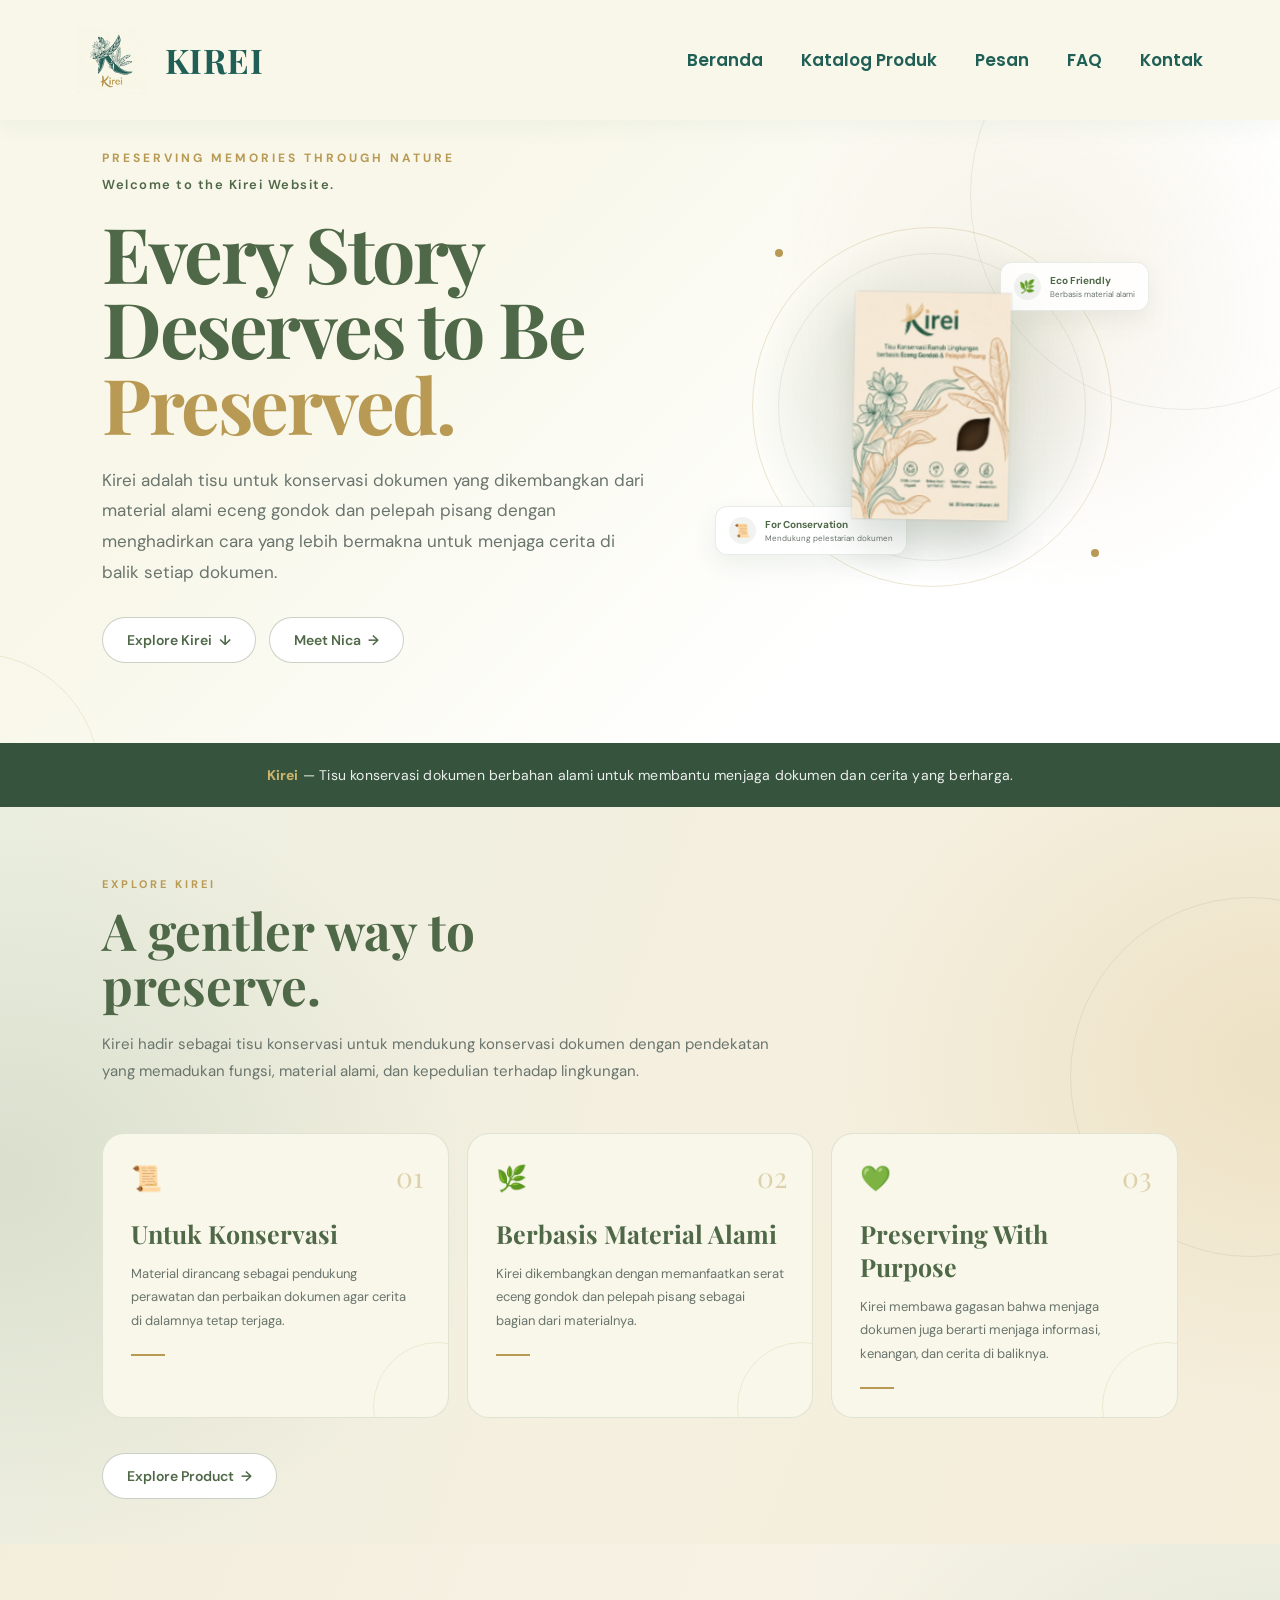
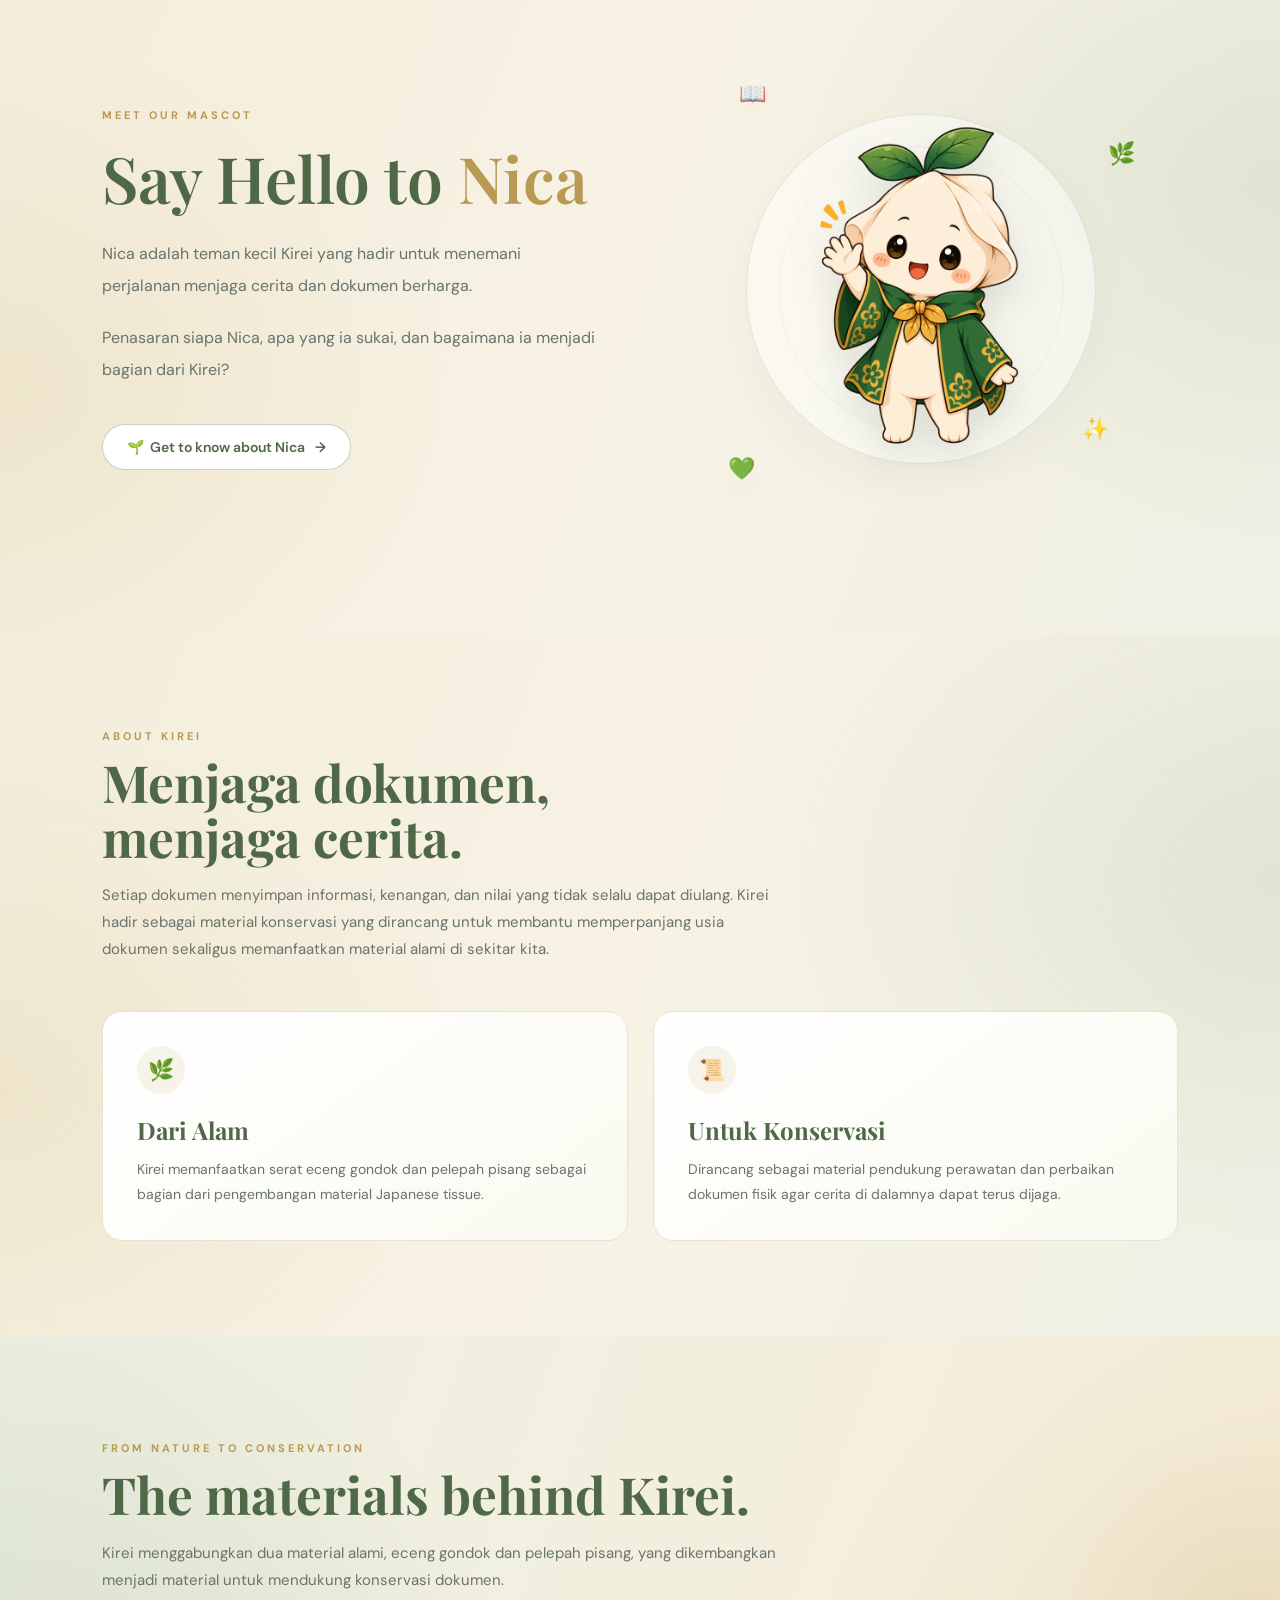
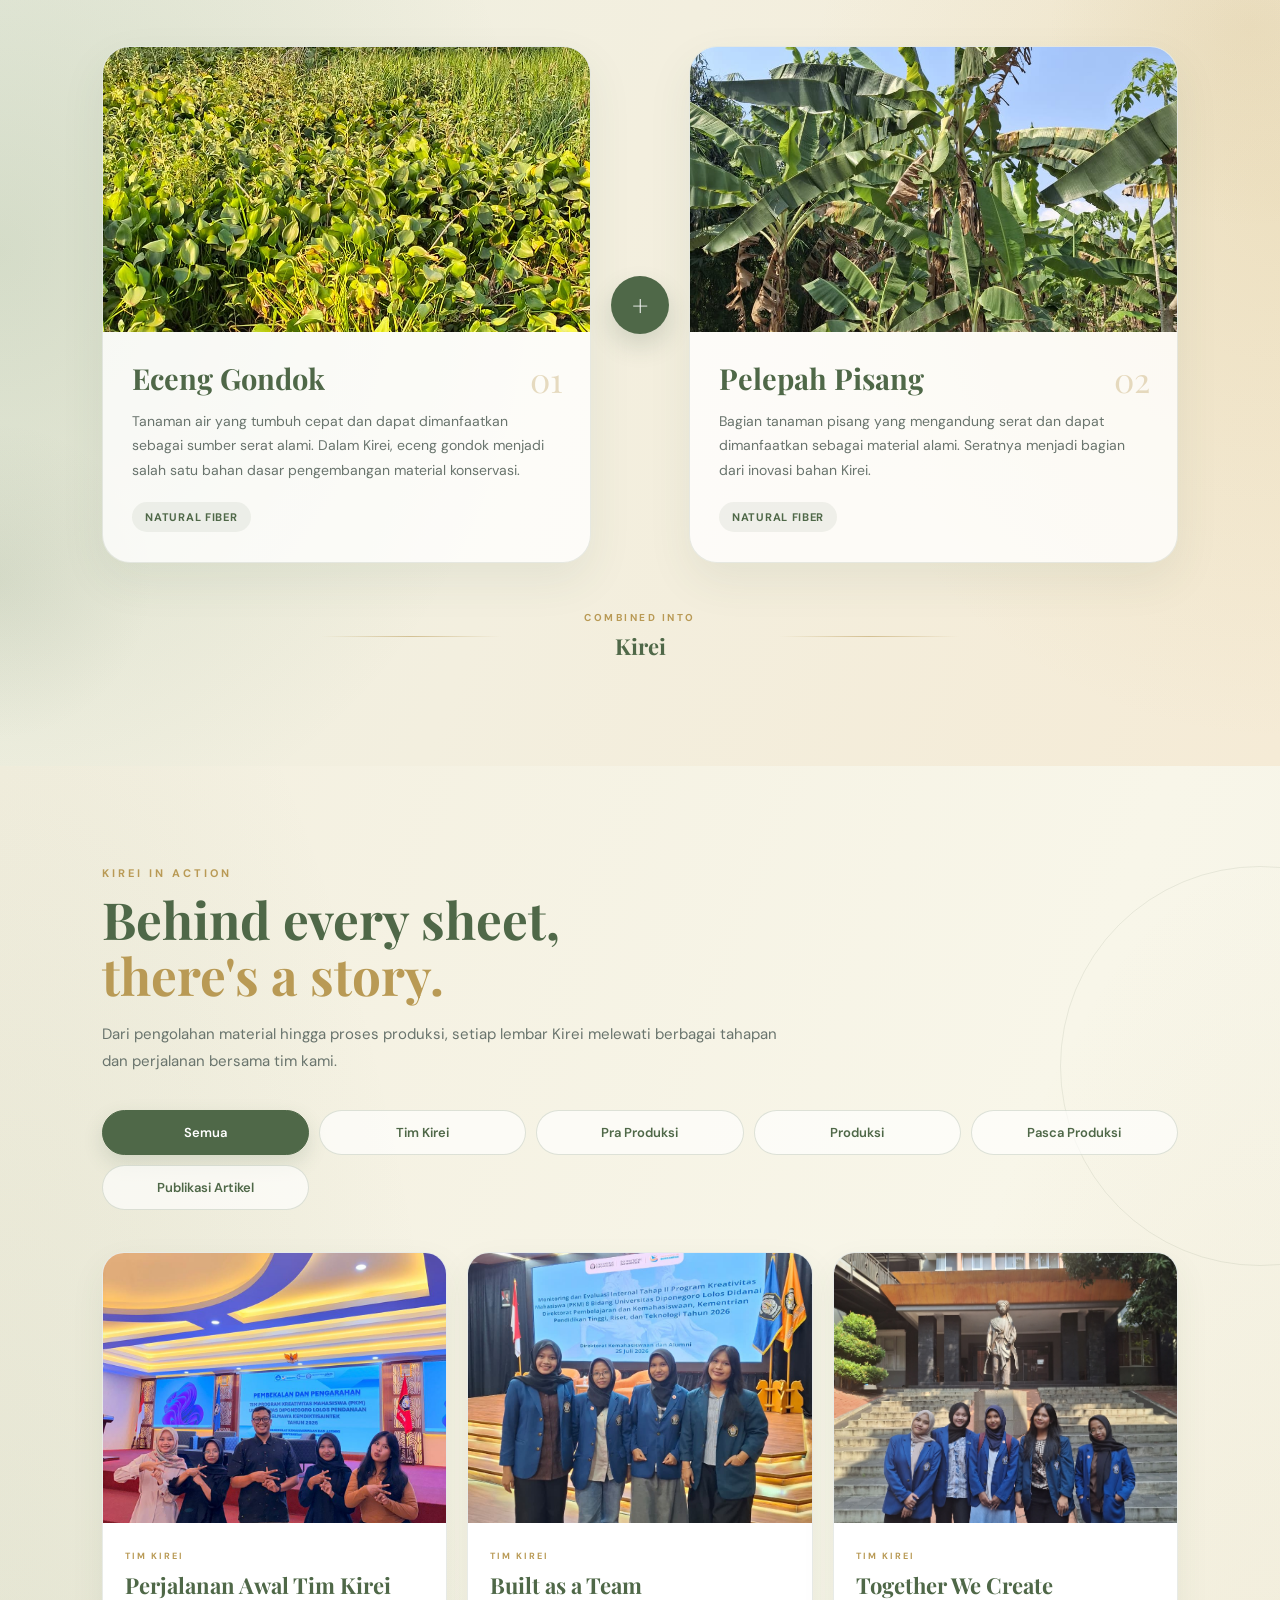
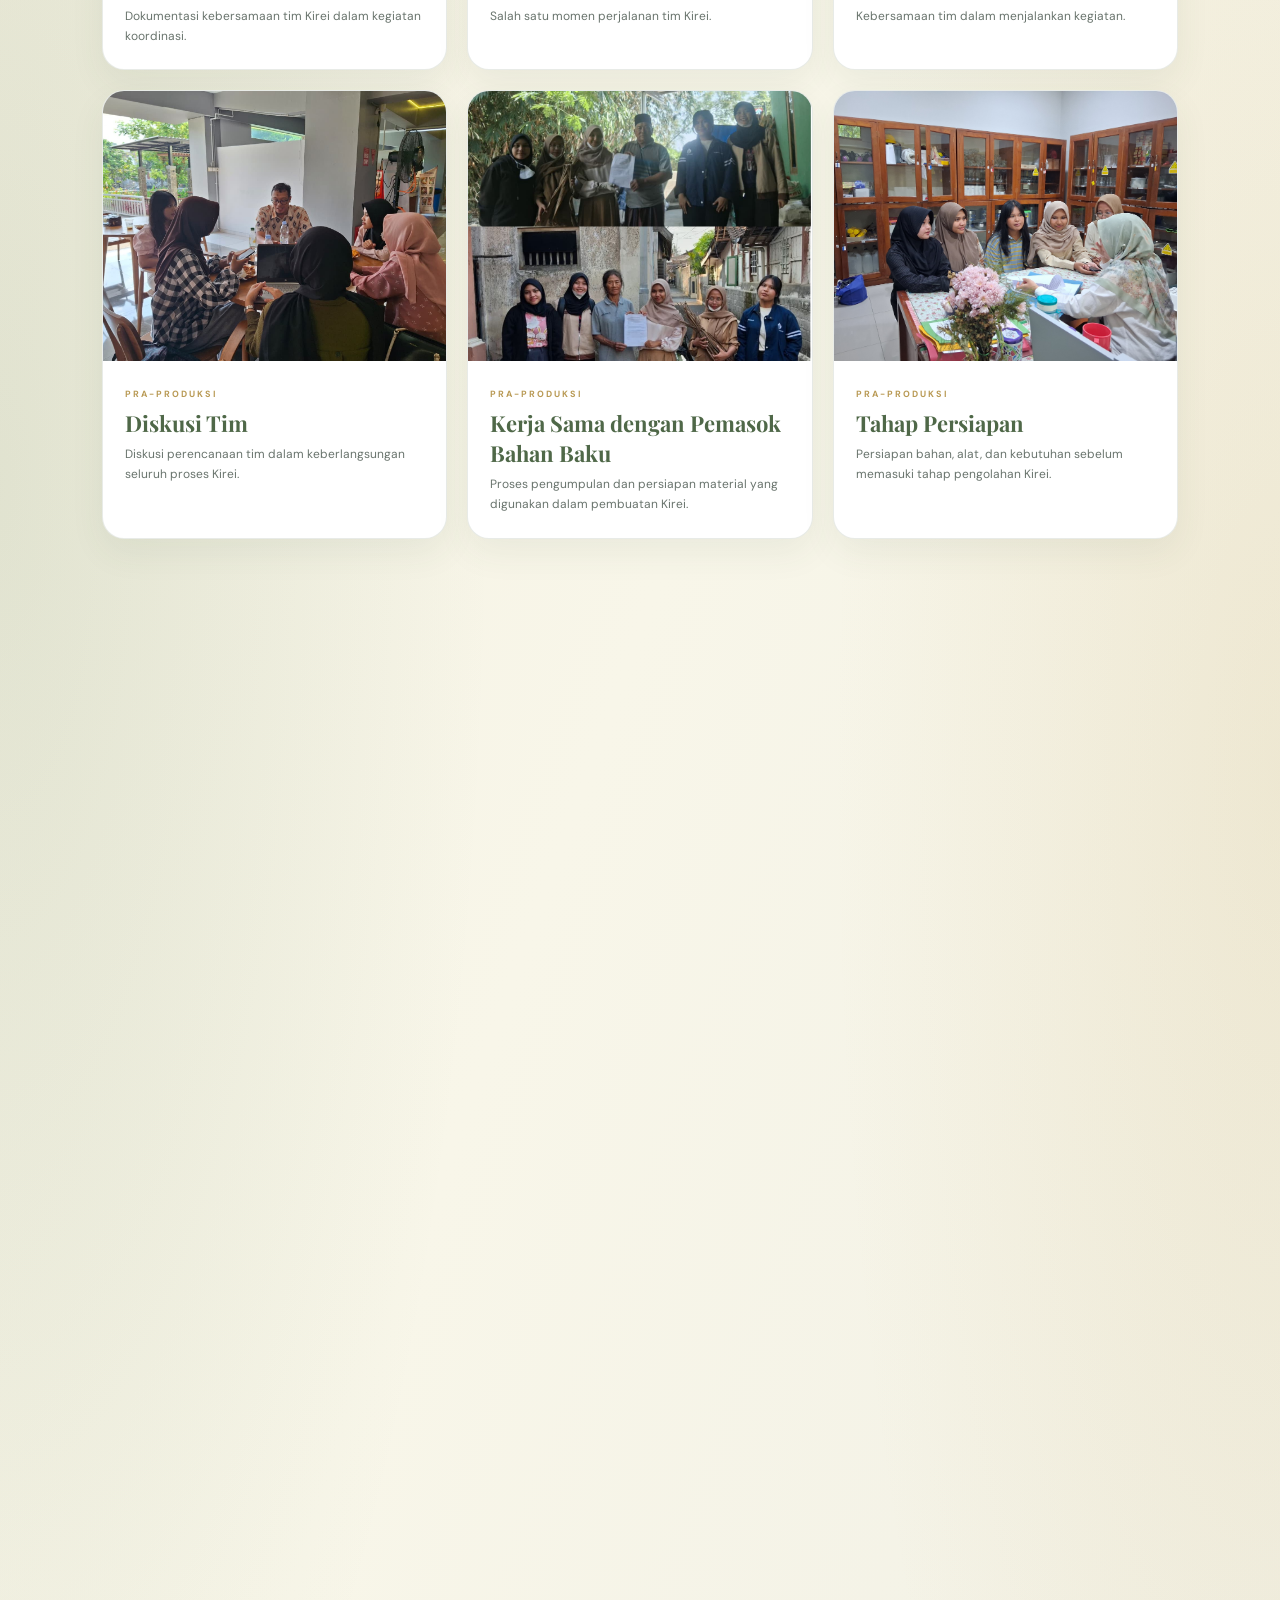
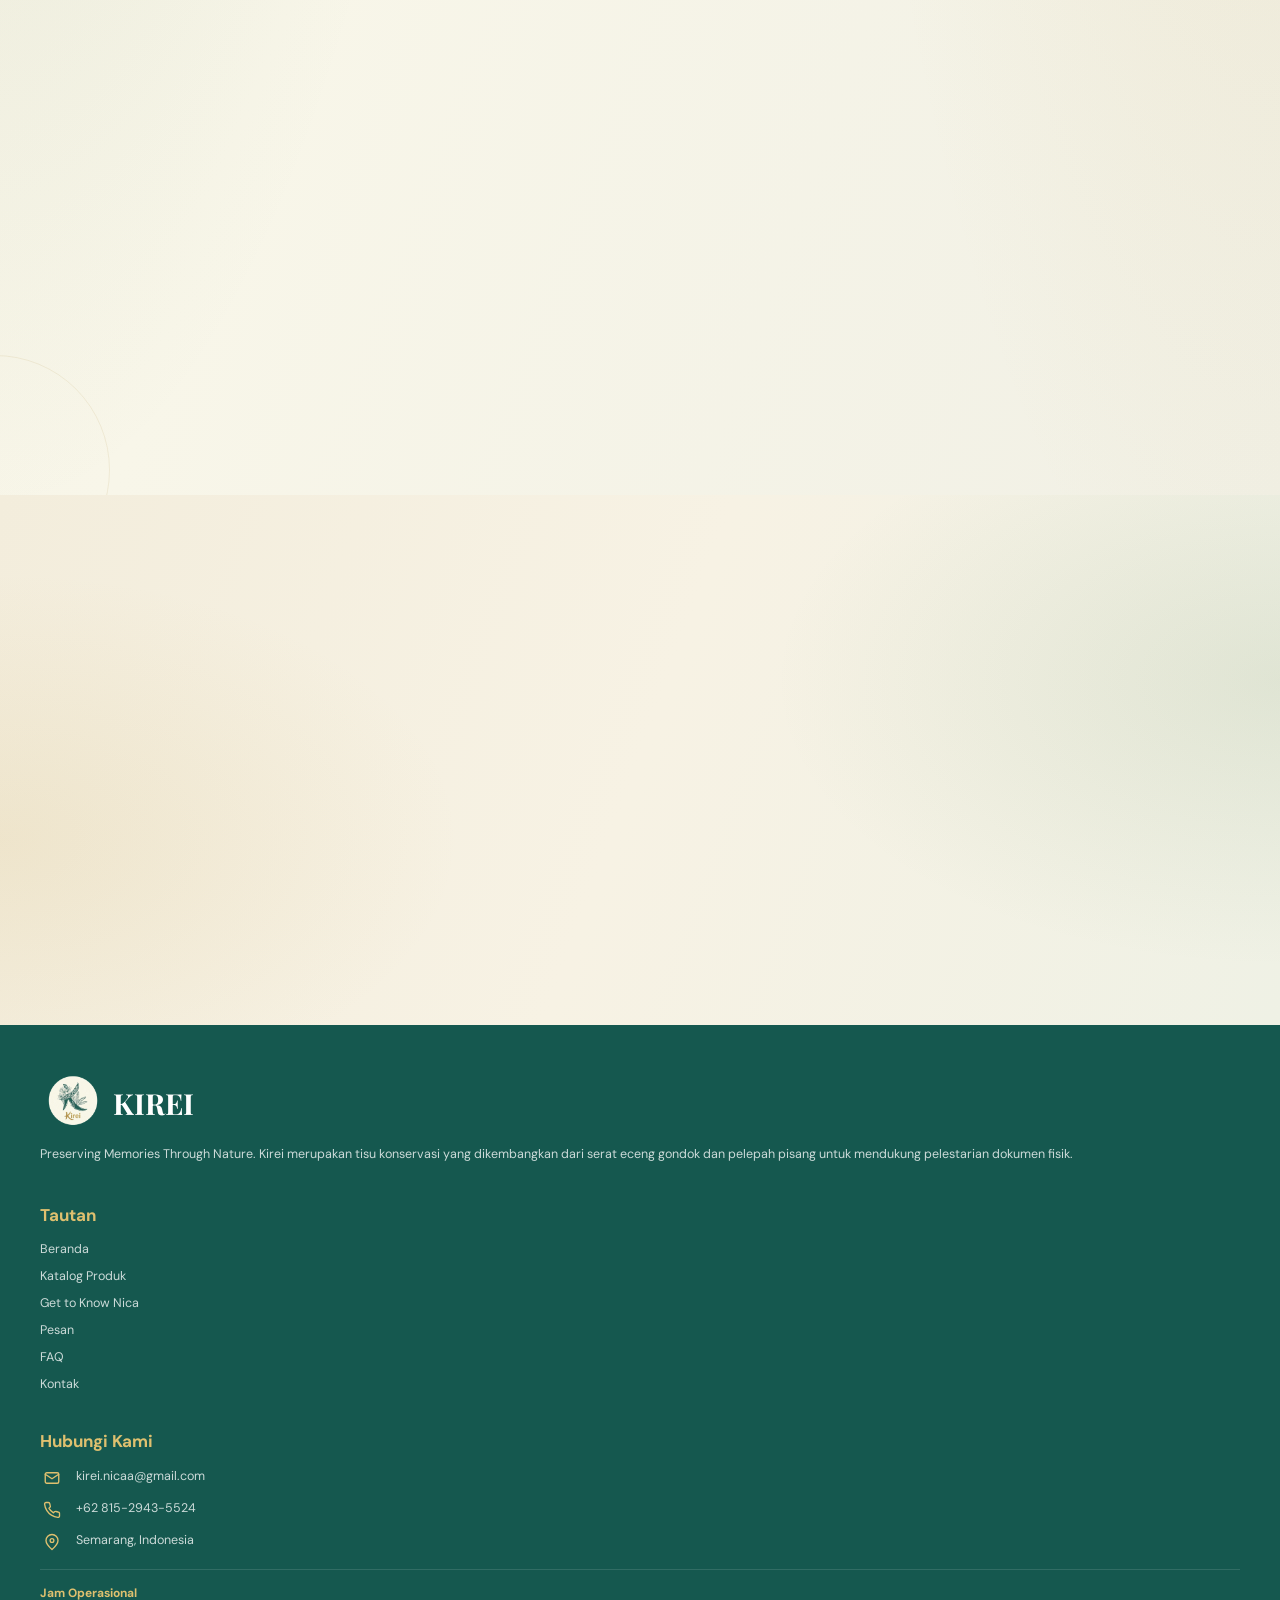
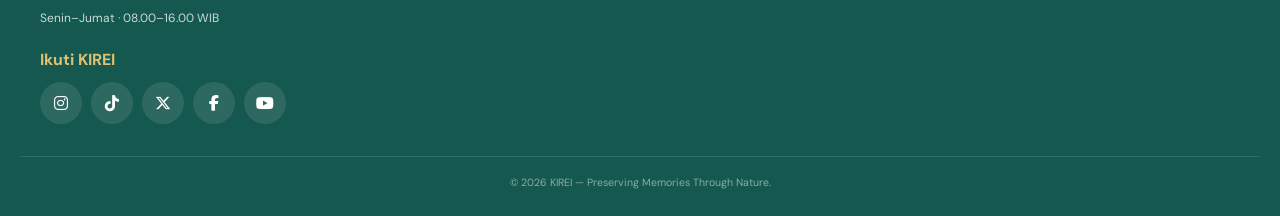
==== index.html @ 5c3bc73a "Update index.html" ====
<!DOCTYPE html>
<html lang="id">
<head>
	<link
    rel="stylesheet"
    href="https://cdnjs.cloudflare.com/ajax/libs/font-awesome/6.5.2/css/all.min.css"
>
    <meta charset="UTF-8">
    <meta name="viewport" content="width=device-width, initial-scale=1.0">

    <title>KIREI | Preserving Memories Through Nature</title>

    <link rel="preconnect" href="https://fonts.googleapis.com">
    <link rel="preconnect" href="https://fonts.gstatic.com" crossorigin>
 <link href="https://fonts.googleapis.com/css2?family=DM+Sans:wght@400;500;600;700&family=Playfair+Display:wght@600;700&family=Poppins:wght@400;500;600;700&display=swap" rel="stylesheet">
    <style>
        :root {
            --cream: #f8f7e9;
            --green: #4f6848;
            --green-dark: #36543d;
            --gold: #b99a55;
            --text: #34463b;
            --muted: #69746d;
            --border: #e5e3d6;
        }

        * {
            margin: 0;
            padding: 0;
            box-sizing: border-box;
        }

        html {
            scroll-behavior: smooth;
        }

        body {
            font-family: "DM Sans", sans-serif;
            color: var(--text);
            background: #fff;
            overflow-x: hidden;
        }

        a {
            color: inherit;
            text-decoration: none;
        }

        /* =====================================================
           NAVBAR
        ====================================================== */

        header {

            width: 100%;

            height: 120px;

            background: rgba(248, 247, 234, 0.97);

            display: flex;

            justify-content: space-between;

            align-items: center;

            padding: 0 6%;

            position: fixed;

            top: 0;

            left: 0;

            z-index: 1000;

            box-shadow:
                0 5px 25px rgba(32, 95, 85, 0.05);

            backdrop-filter: blur(8px);

        }


        /* =====================================================
           LOGO
        ====================================================== */

        .logo-area {

            display: flex;

            align-items: center;

            gap: 18px;

        }


        .logo {

            width: 70px;

            height: 70px;

            display: flex;

            align-items: center;

            justify-content: center;

        }


        .logo img {

            width: 100%;

            height: 100%;

            object-fit: contain;

        }


        .logo-text h2 {

            font-family: 'Playfair Display', serif;

            color: #205F55;

            font-size: 34px;

            font-weight: 700;

            letter-spacing: 0.5px;

        }


         /* =====================================================
           NAVIGASI
        ====================================================== */

    nav ul {
			list-style: none;
			display: flex;
			align-items: center;
			gap: 38px;
		}
		
        nav ul li {
            position: relative;
        }

        nav ul li a {
            text-decoration: none;
			font-family: 'Poppins', sans-serif;
            color: #205F55;

            font-size: 17px;
            font-weight: 600;

            position: relative;

            padding: 10px 0;
			transition: 0.3s ease;
        }

        nav ul li a:hover {
		font-family: 'Poppins', sans-serif;
            color: var(--gold);
        }

        nav ul li a::after {
            content: "";
		font-family: 'Poppins', sans-serif;
            position: absolute;

            left: 50%;
            bottom: 0;

            width: 0;
            height: 2px;

            background: var(--gold);

            transform: translateX(-50%);

            transition: 0.3s ease;
        }

        nav ul li a:hover::after,
        nav ul li a.active::after {
            width: 100%;
        }

        nav ul li a.active {
            color: var(--gold);
        }

        /* =========================
           HERO
        ========================= */

       .hero {
    min-height: 610px;
    margin-top: 80px;
    padding: 70px 8% 80px;

    display: grid;
    grid-template-columns: 1.05fr .95fr;
    align-items: center;
    gap: 40px;

    position: relative;
    overflow: hidden;

    background:
        radial-gradient(circle at 82% 35%, rgba(185,154,85,.12), transparent 25%),
        linear-gradient(135deg, var(--cream) 30%, #fff 72%);
}

       .hero::before {
            content: "";

            position: absolute;

            width: 430px;
            height: 430px;

            border: 1px solid rgba(79,104,72,0.10);

            border-radius: 50%;

            right: -120px;
            top: -100px;
        }

        .hero::after {
            content: "";
            position: absolute;

            width: 250px;
            height: 250px;

            left: -150px;
            bottom: -160px;

            border: 1px solid rgba(185,154,85,.18);
            border-radius: 50%;
        }

        .hero-copy {
            position: relative;
            z-index: 2;
        }

        .eyebrow {
            color: var(--gold);
            font-size: 12px;
            font-weight: 700;
            letter-spacing: 3px;
            text-transform: uppercase;
            margin-bottom: 22px;
        }

        .hero h1 {
            max-width: 650px;

            font-family: "Playfair Display", serif;
            font-size: clamp(52px, 6vw, 78px);
            line-height: .98;
            letter-spacing: -2.5px;

            color: var(--green);
            margin-bottom: 24px;
        }

        .hero h1 span {
            color: var(--gold);
        }

        .hero-description {
            max-width: 560px;

            color: var(--muted);
            font-size: 17px;
            line-height: 1.8;

            margin-bottom: 30px;
        }

        .hero-buttons {
            display: flex;
            align-items: center;
            gap: 13px;
            flex-wrap: wrap;
        }

        .hero-btn {
            display: inline-flex;
            align-items: center;
            justify-content: center;
            gap: 7px;

            padding: 13px 24px;

            border-radius: 28px;

            font-size: 14px;
            font-weight: 600;

            background: white;
            color: var(--green);
            border: 1px solid rgba(79,104,72,.30);

            transition:
                background .25s ease,
                color .25s ease,
                border-color .25s ease,
                transform .25s ease,
                box-shadow .25s ease;
        }

        .hero-btn:hover {
            transform: translateY(-3px);
            box-shadow: 0 10px 22px rgba(54,84,61,.13);
            border-color: var(--green);
        }

        .hero-btn:active {
            background: var(--green);
            color: white;
            border-color: var(--green);
            transform: translateY(0);
        }

        .hero-visual {
            min-height: 450px;

            display: flex;
            align-items: center;
            justify-content: center;

            position: relative;
            perspective: 1000px;
            z-index: 2;
        }

        .nica-stage {
            width: 390px;
            height: 430px;

            position: relative;

            display: flex;
            align-items: center;
            justify-content: center;

            transition: transform .15s ease-out;
            transform-style: preserve-3d;
        }

        .nica-glow {
            position: absolute;

            width: 350px;
            height: 350px;

            border-radius: 50%;

            background:
                radial-gradient(
                    circle,
                    rgba(185,154,85,.18) 0%,
                    rgba(79,104,72,.09) 45%,
                    transparent 72%
                );

            animation: breathe 4s ease-in-out infinite;
        }

        .nica-ring {
            position: absolute;

            width: 355px;
            height: 355px;

            border: 1px solid rgba(185,154,85,.28);
            border-radius: 50%;

            animation: spin 20s linear infinite;
        }

        .nica-ring::before {
            content: "";
            position: absolute;
            inset: 25px;

            border: 1px solid rgba(79,104,72,.12);
            border-radius: 50%;
        }

        .nica-card {
            width: 270px;
            height: 330px;

            position: relative;
            z-index: 3;

            display: flex;
            align-items: center;
            justify-content: center;

            border-radius: 140px 140px 20px 20px;

            background: rgba(255,255,255,.58);
            border: 1px solid rgba(79,104,72,.12);

            box-shadow:
                18px 28px 40px rgba(54,84,61,.14),
                inset 0 0 30px rgba(255,255,255,.5);

            backdrop-filter: blur(4px);

            transform: translateZ(35px) rotate(2deg);

            transition:
                transform .35s ease,
                box-shadow .35s ease;
        }

        .nica-card:hover {
            transform: translateZ(60px) rotate(0deg) scale(1.025);
            box-shadow:
                25px 35px 48px rgba(54,84,61,.19),
                inset 0 0 30px rgba(255,255,255,.5);
        }

        .nica-image {
            width: 80%;
            height: 80%;
            object-fit: contain;

            position: relative;
            z-index: 4;

            filter: drop-shadow(0 15px 12px rgba(54,84,61,.14));
        }

        .nica-fallback {
            position: absolute;
            inset: 0;

            display: flex;
            align-items: center;
            justify-content: center;
            flex-direction: column;

            color: var(--green);

            z-index: 1;
        }

        .nica-fallback-name {
            font-family: "Playfair Display", serif;
            font-size: 48px;
            margin-bottom: 6px;
        }

        .nica-fallback-small {
            color: var(--gold);
            font-size: 10px;
            font-weight: 700;
            letter-spacing: 2px;
            text-transform: uppercase;
        }

        .floating {
            position: absolute;
            color: var(--green);
            opacity: .4;
            z-index: 5;
            pointer-events: none;
        }

        .floating.one {
            top: 48px;
            right: 45px;
            font-size: 42px;
            animation: floatOne 4s ease-in-out infinite;
        }

        .floating.two {
            bottom: 55px;
            left: 38px;
            font-size: 35px;
            animation: floatTwo 4.5s ease-in-out infinite;
        }

        .dot {
            position: absolute;
            width: 9px;
            height: 9px;
            background: var(--gold);
            border-radius: 50%;
            z-index: 6;
            animation: pulse 2.5s ease-in-out infinite;
        }

        .dot.one {
            top: 78px;
            left: 55px;
        }

        .dot.two {
            right: 40px;
            bottom: 88px;
            animation-delay: .8s;
        }

        /* =========================
           INTRO STRIP
        ========================= */

        .intro-strip {
            padding: 23px 8%;

            display: flex;
            justify-content: center;
            align-items: center;

            background: var(--green-dark);
            color: white;

            text-align: center;
        }

        .intro-strip p {
            font-size: 14px;
            letter-spacing: .2px;
            opacity: .9;
        }

        .intro-strip strong {
            color: #dfc06f;
        }

        /* =========================
           EXPLORE KIREI — INTERACTIVE
        ========================= */

        .explore-section {
            padding: 70px 8% 45px;
            background: #f8f7e9;
            position: relative;
            overflow: hidden;
        }

        .explore-section::before {
            content: "";
            position: absolute;
            width: 360px;
            height: 360px;
            border: 1px solid rgba(79,104,72,.10);
            border-radius: 50%;
            right: -150px;
            top: 90px;
        }

        .explore-heading {
            max-width: 760px;
            position: relative;
            z-index: 2;
        }

        .explore-grid {
            margin-top: 48px;
            display: grid;
            grid-template-columns: repeat(3, 1fr);
            gap: 18px;
            position: relative;
            z-index: 2;
        }

        .explore-card {
            padding: 28px;
            min-height: 260px;
            background: #f8f7e9;
            border: 1px solid rgba(79,104,72,.14);
            border-radius: 22px;
            transition: .35s ease;
            position: relative;
            overflow: hidden;
            cursor: default;
        }

        .explore-card::after {
            content: "";
            position: absolute;
            width: 130px;
            height: 130px;
            border: 1px solid rgba(185,154,85,.16);
            border-radius: 50%;
            right: -55px;
            bottom: -55px;
            transition: .4s ease;
        }

        .explore-card:hover {
            background: var(--cream);
            border-color: var(--green);
            transform: translateY(-8px);
            box-shadow: 0 18px 35px rgba(54,84,61,.14);
        }

        .explore-card:hover::after {
            transform: scale(1.25);
            border-color: rgba(255,255,255,.16);
        }

        .explore-icon {
            font-size: 25px;
            margin-bottom: 22px;
        }

        .explore-number {
            position: absolute;
            top: 24px;
            right: 25px;
            font-family: "Playfair Display", serif;
            font-size: 28px;
            color: rgba(185,154,85,.42);
        }

        .explore-card h3 {
            font-family: "Playfair Display", serif;
            font-size: 25px;
            color: var(--green);
            margin-bottom: 12px;
        }

        .explore-card p {
            color: var(--muted);
            font-size: 13px;
            line-height: 1.8;
            max-width: 430px;
        }

        .explore-card:hover h3,
        .explore-card:hover p {
           color: var(--muted);
        }

        .explore-line {
            width: 34px;
            height: 2px;
            background: var(--gold);
            margin-top: 22px;
            transition: .3s ease;
        }

        .explore-card:hover .explore-line {
            width: 65px;
        }

        .explore-cta {
            margin-top: 35px;
            position: relative;
            z-index: 2;
        }

        /* =========================
           ABOUT
        ========================= */

        .section {
            padding: 95px 8%;
			color: var(--cream);
        }
		.about-section {
		background:var (--cream);
		}

        .section-label {
            color: var(--gold);
            font-size: 11px;
            font-weight: 700;
            letter-spacing: 3px;
            text-transform: uppercase;
            margin-bottom: 12px;
        }

        .section-title {
            font-family: "Playfair Display", serif;
            color: var(--green);
            font-size: clamp(34px, 4vw, 52px);
            line-height: 1.08;
            margin-bottom: 17px;
        }
		
        .section-desc {
            max-width: 690px;
            color: var(--muted);
            line-height: 1.8;
            font-size: 15px;

        }

        .about-grid {
            margin-top: 48px;

            display: grid;
            grid-template-columns: 1fr 1fr;
            gap: 25px;
        }

        .about-card {
            padding: 34px;

            border: 1px solid var(--border);
            border-radius: 20px;

            background: linear-gradient(145deg, #fff, #faf9f0);

            transition:
                transform .3s ease,
                box-shadow .3s ease,
                border-color .3s ease;
        }

        .about-card:hover {
            transform: translateY(-7px);
            border-color: rgba(185,154,85,.45);
            box-shadow: 0 18px 35px rgba(54,84,61,.09);
        }

        .about-icon {
            width: 48px;
            height: 48px;

            display: flex;
            align-items: center;
            justify-content: center;

            border-radius: 50%;

            color: var(--gold);
            background: rgba(185,154,85,.11);

            font-size: 21px;

            margin-bottom: 20px;

            transition: transform .3s ease, background .3s ease;
        }

        .about-card:hover .about-icon {
            transform: rotate(-8deg) scale(1.08);
            background: rgba(185,154,85,.18);
        }

        .about-card h3 {
            color: var(--green);
            font-family: "Playfair Display", serif;
            font-size: 24px;
            margin-bottom: 11px;
        }

        .about-card p {
            color: var(--muted);
            line-height: 1.75;
            font-size: 14px;
        }


        /* =========================
           NICA SECTION — REDESIGNED
        ========================= */

       .nica-section {
    position: relative;
    min-height: 500px;
    padding: 30px 8% 70px;

    background:
        radial-gradient(circle at 15% 50%, rgba(185,154,85,.10), transparent 28%),
        var(--cream);

    overflow: hidden;
}

.nica-grid {
    max-width: 1200px;
    min-height: 380px;
    margin: 0 auto;

    display: grid;
    grid-template-columns: 1fr 1fr;
    align-items: center;
    gap: 50px;
}

        /* =========================
           NICA TEXT
        ========================= */

        .nica-copy {
            max-width: 540px;
            position: relative;
            z-index: 5;
        }

        .nica-copy .section-label {
            margin-bottom: 25px;
        }

        .nica-copy h2 {
            font-family: "Playfair Display", serif;
            font-size: clamp(48px, 5vw, 70px);
            line-height: .98;
            font-weight: 600;
            color: var(--green);
            margin-bottom: 28px;
        }

        .nica-copy h2 span {
            color: var(--gold);
        }

        .nica-copy p {
            max-width: 500px;
            font-size: 16px;
            line-height: 2;
            color: var(--muted);
            margin-bottom: 20px;
        }

        .nica-tag {
            display: inline-flex;
            align-items: center;
            gap: 8px;
            padding: 9px 14px;
            border-radius: 20px;
            color: var(--green);
            background: white;
            border: 1px solid var(--border);
            font-size: 12px;
            font-weight: 600;
        }

        .nica-button {
            display: inline-flex;
            align-items: center;
            gap: 10px;
            margin-top: 18px;
        }

        .nica-button span {
            transition: transform .3s ease;
        }

        .nica-button:hover span {
            transform: translateX(5px);
        }

        /* =========================
           NICA VISUAL
        ========================= */

        .nica-visual {
            position: relative;
            width: 100%;
            height: 500px;

            display: flex;
            align-items: center;
            justify-content: center;

            overflow: visible;
        }

        .nica-circle {
            position: absolute;
            width: 350px;
            height: 350px;
            border-radius: 50%;

            background: rgba(255,255,255,.48);
            border: 1px solid rgba(79,104,72,.13);

            box-shadow:
                0 15px 45px rgba(48,62,46,.035);

            transition:
                transform .6s ease,
                background .5s ease;
        }

        .nica-circle::before {
            content: "";
            position: absolute;

            width: 285px;
            height: 285px;

            left: 50%;
            top: 50%;

            transform: translate(-50%, -50%);

            border-radius: 50%;
            border: 1px solid rgba(185,154,85,.10);
        }

       .nica-character {
    position: relative;
    z-index: 3;

    width: 300px;
    height: 350px;

    display: flex;
    align-items: center;
    justify-content: center;
}

       .nica-character img {
    width: 280px;
    height: auto;
    max-height: 330px;
    object-fit: contain;
    display: block;

            filter:
                drop-shadow(0 18px 18px rgba(48,62,46,.13));

            transition:
                transform .5s ease,
                filter .5s ease;
        }

        .nica-visual:hover .nica-character {
            transform: translateY(-7px);
        }

        .nica-visual:hover .nica-character img {
            transform: scale(1.025);

            filter:
                drop-shadow(0 24px 22px rgba(48,62,46,.18));
        }

        .nica-visual:hover .nica-circle {
            background: rgba(229,234,223,.65);
            transform: scale(1.025);
        }

        /* =========================
           NICA FLOATING ICONS
        ========================= */

        .nica-float {
            position: absolute;
            z-index: 5;

            width: 10px;
            height: 10px;

            display: flex;
            align-items: center;
            justify-content: center;

            border-radius: 50%;

            background: rgba(255,255,255,.92);
            border: 1px solid rgba(79,104,72,.08);

            box-shadow:
                0 12px 25px rgba(48,62,46,.10);

            font-size: 22px;

            cursor: default;

            transition:
                transform .35s ease,
                background .35s ease,
                box-shadow .35s ease;
        }

        .float-book {
            top: 50px;
            left: 16%;
        }

        .float-leaf {
            top: 110px;
            right: 10%;
        }

        .float-heart {
            bottom: 65px;
            left: 14%;
        }

        .float-sparkle {
            bottom: 105px;
            right: 15%;
        }

        .nica-float:hover {
            transform: translateY(-7px) scale(1.08);
            background: var(--green);
            box-shadow:
                0 16px 30px rgba(82,111,77,.18);
        }


        /* =========================
           FEATURES
        ========================= */

        .features {
            display: grid;
            grid-template-columns: repeat(4, 1fr);
            gap: 18px;
            margin-top: 42px;
        }

        .feature {
            padding: 25px 20px;

            text-align: center;

            border: 1px solid var(--border);
            border-radius: 17px;

            background: white;

            transition:
                transform .3s ease,
                box-shadow .3s ease,
                border-color .3s ease;
        }

        .feature:hover {
            transform: translateY(-7px);
            border-color: rgba(185,154,85,.5);
            box-shadow: 0 16px 28px rgba(54,84,61,.08);
        }

        .feature-icon {
            font-size: 25px;
            margin-bottom: 13px;
        }

        .feature h4 {
            color: var(--green);
            margin-bottom: 6px;
            font-size: 15px;
        }

        .feature p {
            color: var(--muted);
            font-size: 12px;
            line-height: 1.55;
        }
		
		.features-section {
    background: linear-gradient(
        180deg,
        #f8f7e9 0%,
        #faf9f1 30%,

        #ffffff 100%
    );
}

        


        /* =========================
           REVEAL
        ========================= */

        .reveal {
            opacity: 0;
            transform: translateY(24px);
            transition: opacity .7s ease, transform .7s ease;
        }

        .reveal.show {
            opacity: 1;
            transform: translateY(0);
        }

        @keyframes breathe {
            0%, 100% { transform: scale(.96); opacity: .75; }
            50% { transform: scale(1.04); opacity: 1; }
        }

        @keyframes spin {
            from { transform: rotate(0); }
            to { transform: rotate(360deg); }
        }

        @keyframes floatOne {
            0%,100% { transform: translateY(0) rotate(25deg); }
            50% { transform: translateY(-10px) rotate(32deg); }
        }

        @keyframes floatTwo {
            0%,100% { transform: translateY(0) rotate(-35deg); }
            50% { transform: translateY(8px) rotate(-25deg); }
        }

        @keyframes pulse {
            0%,100% { transform: scale(1); opacity: .55; }
            50% { transform: scale(1.5); opacity: 1; }
        }

        /* =========================
           PRODUCT HERO — REFINED
        ========================= */

        .product-stage {
            width: 430px;
            height: 440px;
            position: relative;
            display: flex;
            align-items: center;
            justify-content: center;
            transform-style: preserve-3d;
            transition: transform .15s ease-out;
        }

        .product-glow {
            position: absolute;
            width: 350px;
            height: 350px;
            border-radius: 50%;
            background: radial-gradient(circle, rgba(185,154,85,.16) 0%, rgba(79,104,72,.08) 48%, transparent 72%);
            animation: breathe 4s ease-in-out infinite;
        }

        .product-ring {
            position: absolute;
            width: 360px;
            height: 360px;
            border: 1px solid rgba(185,154,85,.25);
            border-radius: 50%;
            animation: spin 22s linear infinite;
        }

        .product-ring::before {
            content: '';
            position: absolute;
            inset: 25px;
            border: 1px solid rgba(79,104,72,.10);
            border-radius: 50%;
        }

        .product-card {
            width: 225px;
            height: 320px;
            position: relative;
            z-index: 4;
            display: flex;
            align-items: center;
            justify-content: center;
            background: transparent;
            border: 0;
            box-shadow: none;
            transform: translateZ(35px) rotate(1deg);
            transition: transform .4s ease;
        }

        .product-card:hover {
            transform: translateZ(55px) rotate(0deg) scale(1.025);
        }

        .product-image {
            width: 85%;
			 max-width: 500px;
            height: 300px;
            object-fit: contain;
            position: relative;
            z-index: 5;
            filter: drop-shadow(0 22px 18px rgba(54,84,61,.18));
            transition: transform .4s ease, filter .4s ease;
        }

        .product-card:hover .product-image {
            transform: translateY(-7px);
            filter: drop-shadow(0 30px 22px rgba(54,84,61,.22));
        }

        .product-dot {
            position: absolute;
            width: 8px;
            height: 8px;
            border-radius: 50%;
            background: var(--gold);
            z-index: 6;
            animation: pulse 2.5s ease-in-out infinite;
        }

        .product-dot-one {
            top: 62px;
            left: 58px;
        }

        .product-dot-two {
            right: 48px;
            bottom: 70px;
            animation-delay: .8s;
        }

        .product-info {
            position: absolute;
            z-index: 8;
            display: flex;
            align-items: center;
            gap: 9px;
            padding: 10px 13px;
            border: 1px solid rgba(79,104,72,.13);
            border-radius: 12px;
            background: rgba(255,255,255,.88);
            box-shadow: 0 10px 24px rgba(54,84,61,.08);
            backdrop-filter: blur(7px);
            transition: background .3s ease, color .3s ease, transform .3s ease, border-color .3s ease;
        }

        .product-info:hover {
            background: var(--green);
            border-color: var(--green);
            color:(--muted);
            transform: translateY(-5px);
        }

        .product-info-icon {
            width: 27px;
            height: 27px;
            display: flex;
            align-items: center;
            justify-content: center;
            border-radius: 50%;
            background: rgba(79,104,72,.08);
            font-size: 13px;
        }

        .product-info strong {
            display: block;
            color: var(--green);
            font-size: 10px;
            font-weight: 700;
        }

        .product-info small {
            display: block;
            margin-top: 2px;
            color: var(--muted);
            font-size: 8px;
        }

        .product-info:hover strong,
        .product-info:hover small {
           color: var(--muted);
        }

        .product-info-one {
            top: 75px;
            right: -2px;
        }

        .product-info-two {
            bottom: 72px;
            left: -2px;
        }

        /* =========================
           MATERIALS — INTERACTIVE
        ========================= */

        .materials-section {
            padding: 105px 8%;
            position: relative;
            overflow: hidden;
            background: linear-gradient(180deg, #fff 0%, #f8f7e9 100%);
        }

        .materials-section::before,
        .materials-section::after {
            content: "";
            position: absolute;
            border-radius: 50%;
            pointer-events: none;
        }

        .materials-section::before {
            width: 420px;
            height: 420px;
            right: -180px;
            top: 80px;
            background: radial-gradient(circle, rgba(185,154,85,.12), transparent 68%);
        }

        .materials-section::after {
            width: 330px;
            height: 330px;
            left: -170px;
            bottom: 20px;
            background: radial-gradient(circle, rgba(79,104,72,.10), transparent 68%);
        }

        .materials-heading {
            max-width: 760px;
            position: relative;
            z-index: 2;
        }

        .materials-grid {
            margin-top: 52px;
            display: grid;
            grid-template-columns: 1fr auto 1fr;
            align-items: stretch;
            gap: 20px;
            position: relative;
            z-index: 2;
        }

        .material-card {
            min-height: 510px;
            border: 1px solid rgba(79,104,72,.13);
            border-radius: 28px;
            overflow: hidden;
            background: rgba(255,255,255,.78);
            box-shadow: 0 18px 45px rgba(54,84,61,.08);
            transition: transform .45s cubic-bezier(.2,.8,.2,1), box-shadow .45s ease, border-color .45s ease;
            cursor: pointer;
        }

        .material-card:hover {
            transform: translateY(-12px);
            border-color: rgba(185,154,85,.55);
            box-shadow: 0 28px 55px rgba(54,84,61,.14);
        }

        .material-image-wrap {
            height: 285px;
            position: relative;
            overflow: hidden;
            display: flex;
            align-items: center;
            justify-content: center;
            background: linear-gradient(145deg, #edf0df, #faf9f0);
        }

        .material-image-wrap::before {
            content: "";
            position: absolute;
            width: 220px;
            height: 220px;
            border: 1px solid rgba(79,104,72,.13);
            border-radius: 50%;
            transition: transform .6s ease;
        }

        .material-card:hover .material-image-wrap::before {
            transform: scale(1.18) rotate(18deg);
        }

        .material-image-wrap img {
            width: 100%;
            height: 100%;
            object-fit: cover;
            position: relative;
            z-index: 2;
            transition: transform .6s cubic-bezier(.2,.8,.2,1), filter .4s ease;
        }

        .material-card:hover .material-image-wrap img {
            transform: scale(1.08);
            filter: saturate(1.08);
        }

        .material-image-fallback {
            position: absolute;
            font-size: 70px;
            opacity: .65;
            z-index: 1;
        }

        .material-content {
            padding: 27px 29px 30px;
            position: relative;
        }

        .material-number {
            position: absolute;
            right: 27px;
            top: 24px;
            font-family: "Playfair Display", serif;
            font-size: 34px;
            color: rgba(185,154,85,.35);
        }

        .material-content h3 {
            font-family: "Playfair Display", serif;
            color: var(--green);
            font-size: 29px;
            margin-bottom: 12px;
        }

        .material-content p {
            color: var(--muted);
            font-size: 14px;
            line-height: 1.75;
            max-width: 440px;
        }

        .material-tag {
            display: inline-flex;
            margin-top: 20px;
            padding: 8px 13px;
            border-radius: 30px;
            background: rgba(79,104,72,.08);
            color: var(--green);
            font-size: 11px;
            font-weight: 700;
            letter-spacing: .7px;
            text-transform: uppercase;
            transition: background .3s ease, transform .3s ease;
        }

        .material-card:hover .material-tag {
            background: rgba(185,154,85,.15);
            transform: translateX(4px);
        }

        .material-plus {
            width: 58px;
            height: 58px;
            align-self: center;
            display: flex;
            align-items: center;
            justify-content: center;
            border-radius: 50%;
            color: white;
            background: var(--green);
            box-shadow: 0 12px 25px rgba(54,84,61,.18);
            font-family: "Playfair Display", serif;
            font-size: 28px;
            position: relative;
            z-index: 3;
            transition: transform .45s ease, background .3s ease;
        }

        .materials-grid:hover .material-plus {
            transform: rotate(180deg) scale(1.12);
            background: var(--gold);
        }

        .materials-result {
            margin: 48px auto 0;
            display: flex;
            align-items: center;
            justify-content: center;
            gap: 24px;
            max-width: 760px;
            position: relative;
            z-index: 2;
        }

        .materials-result > div {
            text-align: center;
            min-width: 230px;
        }

        .result-line {
            height: 1px;
            flex: 1;
            max-width: 180px;
            background: linear-gradient(90deg, transparent, rgba(185,154,85,.55), transparent);
        }

        .materials-result small {
            display: block;
            color: var(--gold);
            font-size: 10px;
            font-weight: 700;
            letter-spacing: 2.5px;
            margin-bottom: 7px;
        }

        .materials-result strong {
            display: block;
            color: var(--green);
            font-family: "Playfair Display", serif;
            font-size: 22px;
        }

        .welcome-line {
            display: block;
            margin-top: 10px;
            color: var(--green);
            font-family: "DM Sans", sans-serif;
            font-size: 13px;
            font-weight: 600;
            letter-spacing: 1.5px;
            text-transform: none;
        }
		
		/* =====================================================
   DOCUMENTATION — KIREI ACTIVITIES
===================================================== */

.documentation-section {
    padding: 100px 8%;
    position: relative;
    overflow: hidden;

    background:
        radial-gradient(
            ellipse 55% 80% at 0% 45%,
            rgba(88, 124, 77, .13),
            transparent 70%
        ),
        radial-gradient(
            ellipse 50% 75% at 100% 55%,
            rgba(201, 166, 84, .14),
            transparent 70%
        ),
        linear-gradient(
            110deg,
            #f3efdf 0%,
            #f8f6e9 50%,
            #f1f0e5 100%
        );
}

.documentation-section::before {
    content: "";
    position: absolute;

    width: 400px;
    height: 400px;

    right: -180px;
    top: 100px;

    border: 1px solid rgba(79,104,72,.10);
    border-radius: 50%;

    pointer-events: none;
}

.documentation-section::after {
    content: "";
    position: absolute;

    width: 230px;
    height: 230px;

    left: -120px;
    bottom: -90px;

    border: 1px solid rgba(185,154,85,.14);
    border-radius: 50%;

    pointer-events: none;
}


/* =========================
   DOCUMENTATION HEADER
========================= */

.documentation-heading {
    max-width: 760px;
    position: relative;
    z-index: 2;
}

.documentation-heading .section-title {
    margin-bottom: 18px;
}

.documentation-heading .section-title span {
    color: var(--gold);
}

.documentation-heading .section-desc {
    max-width: 680px;
}


/* =========================
   DOCUMENTATION FILTER
========================= */

.documentation-filter {
    display: grid;
    grid-template-columns: repeat(5, 1fr);
    gap: 10px;

    margin-top: 35px;
    margin-bottom: 42px;

    position: relative;
    z-index: 3;
}

.documentation-filter button {
    width: 100%;

    padding: 13px 15px;

    border-radius: 30px;

    border: 1px solid rgba(79,104,72,.18);
    background: rgba(255,255,255,.65);

    color: var(--green);

    font-family: "DM Sans", sans-serif;
    font-size: 13px;
    font-weight: 600;

    cursor: pointer;

    transition:
        background .3s ease,
        color .3s ease,
        border-color .3s ease,
        transform .3s ease,
        box-shadow .3s ease;
}

.documentation-filter button:hover {
    transform: translateY(-2px);
    border-color: var(--gold);
    box-shadow: 0 8px 18px rgba(54,84,61,.08);
}

.documentation-filter button.active {
    background: var(--green);
    color: white;
    border-color: var(--green);

    box-shadow:
        0 8px 20px rgba(54,84,61,.15);
}


/* =========================
   DOCUMENTATION GRID
========================= */

.documentation-grid {
    display: grid;

    grid-template-columns: repeat(3, 1fr);

    gap: 20px;

    position: relative;
    z-index: 2;
}


/* =========================
   PHOTO CARD
========================= */

.documentation-card {
    position: relative;

    overflow: hidden;

    border-radius: 22px;

    background: white;

    border: 1px solid rgba(79,104,72,.13);

    box-shadow:
        0 14px 35px rgba(54,84,61,.07);

    cursor: pointer;

    transition:
        opacity .35s ease,
        transform .4s cubic-bezier(.2,.8,.2,1),
        box-shadow .4s ease,
        border-color .4s ease;
}

.documentation-card:hover {
    transform: translateY(-8px);

    border-color: rgba(185,154,85,.45);

    box-shadow:
        0 24px 45px rgba(54,84,61,.13);
}


/* =========================
   PHOTO
========================= */

.documentation-image {
    position: relative;

    width: 100%;
    height: 270px;

    overflow: hidden;

    background:
        linear-gradient(
            145deg,
            #edf0df,
            #faf9f0
        );
}

.documentation-image img {
    width: 100%;
    height: 100%;

    object-fit: cover;

    display: block;

    transition:
        transform .6s cubic-bezier(.2,.8,.2,1),
        filter .4s ease;
}

.documentation-card:hover .documentation-image img {
    transform: scale(1.07);
    filter: saturate(1.05);
}


/* =========================
   PHOTO OVERLAY
========================= */

.documentation-overlay {
    position: absolute;
    inset: 0;

    display: flex;
    align-items: center;
    justify-content: center;

    background:
        linear-gradient(
            to top,
            rgba(54,84,61,.55),
            rgba(54,84,61,.03) 60%
        );

    opacity: 0;

    transition: opacity .35s ease;
}

.documentation-card:hover .documentation-overlay {
    opacity: 1;
}

.documentation-overlay-icon {
    width: 48px;
    height: 48px;

    display: flex;
    align-items: center;
    justify-content: center;

    border-radius: 50%;

    background: rgba(255,255,255,.9);
    color: var(--green);

    font-size: 17px;

    box-shadow:
        0 10px 25px rgba(0,0,0,.12);

    transform: translateY(10px);

    transition: transform .35s ease;
}

.documentation-card:hover .documentation-overlay-icon {
    transform: translateY(0);
}


/* =========================
   PHOTO INFORMATION
========================= */

.documentation-content {
    padding: 20px 22px 23px;
}

.documentation-category {
    display: inline-block;

    margin-bottom: 8px;

    color: var(--gold);

    font-size: 9px;
    font-weight: 700;

    letter-spacing: 2px;
    text-transform: uppercase;
}

.documentation-content h3 {
    font-family: "Playfair Display", serif;

    color: var(--green);

    font-size: 22px;

    margin-bottom: 7px;
}

.documentation-content p {
    color: var(--muted);

    font-size: 12px;

    line-height: 1.65;
}


/* =========================
   HIDDEN CARD
========================= */

.documentation-card.hidden {
    display: none;
}


/* =========================
   DOCUMENTATION NOTE
========================= */

.documentation-note {
    margin-top: 35px;

    display: flex;
    align-items: center;
    justify-content: center;
    gap: 14px;

    color: var(--muted);

    font-size: 12px;

    position: relative;
    z-index: 2;
}

.documentation-note-line {
    width: 45px;
    height: 1px;

    background: rgba(185,154,85,.5);
}


/* =========================
   DOCUMENTATION RESPONSIVE
========================= */

@media (max-width: 900px) {

    .documentation-grid {
        grid-template-columns: repeat(2, 1fr);
    }

    .documentation-filter {
        grid-template-columns: repeat(3, 1fr);
    }

}

@media (max-width: 620px) {

    .documentation-section {
        padding: 75px 5%;
    }

    .documentation-grid {
        grid-template-columns: 1fr;
    }

    .documentation-filter {
        grid-template-columns: repeat(2, 1fr);
        gap: 8px;
    }

    .documentation-filter button {
        font-size: 11px;
        padding: 10px 10px;
    }

    .documentation-image {
        height: 250px;
    }

}

        /* =========================
           RESPONSIVE
        ========================= */

        @media (max-width: 900px) {
            .navbar {
                padding: 0 5%;
            }

            .nav-links {
                gap: 18px;
                font-size: 13px;
            }

            .hero {
                grid-template-columns: 1fr;
                text-align: center;
            }

            .hero-copy {
                display: flex;
                flex-direction: column;
                align-items: center;
            }

            .hero-visual {
                min-height: 380px;
            }

            .about-grid,
            .nica-grid {
                grid-template-columns: 1fr;
            }

            .nica-copy {
                text-align: center;
            }

            .nica-copy p {
                margin-left: auto;
                margin-right: auto;
            }

            .nica-visual {
                min-height: 450px;
            }

            .nica-circle {
                width: 330px;
                height: 330px;
            }

            .features {
                grid-template-columns: repeat(2, 1fr);
            }

            .cta {
                flex-direction: column;
                text-align: center;
            }

            .footer-grid {
                grid-template-columns: 1fr 1fr;
                gap: 45px;
            }

            .footer-grid > :first-child {
                grid-column: 1 / -1;
            }
        }

        @media (max-width: 620px) {
            .navbar {
                height: auto;
                min-height: 74px;
                padding: 13px 5%;
                align-items: flex-start;
            }

            .brand {
                font-size: 22px;
            }

            .brand-logo {
                width: 36px;
                height: 36px;
            }

            .nav-links {
                gap: 12px;
                flex-wrap: wrap;
                justify-content: flex-end;
                font-size: 11px;
            }

            .hero {
                padding: 60px 5%;
            }

            .hero h1 {
                font-size: 48px;
            }

            .hero-description {
                font-size: 15px;
            }


            .product-stage {
                width: 320px;
                height: 370px;
            }

            .product-ring,
            .product-glow {
                width: 290px;
                height: 290px;
            }

            .product-card {
                width: 190px;
                height: 270px;
            }

            .product-image {
                width: 175px;
                height: 255px;
            }

            .product-ring,
            .product-glow {
                width: 285px;
                height: 285px;
            }

            .product-info {
                padding: 8px 10px;
            }

            .product-info small {
                display: none;
            }

            .product-info-one {
                right: -4px;
                top: 55px;
            }

            .product-info-two {
                left: -4px;
                bottom: 55px;
            }

            .explore-grid {
                grid-template-columns: 1fr;
            }

            .materials-grid {
                grid-template-columns: 1fr;
                max-width: 520px;
            }

            .material-plus {
                transform: rotate(90deg);
            }

            .materials-grid:hover .material-plus {
                transform: rotate(180deg) scale(1.1);
            }

            .material-card {
                min-height: auto;
            }

            .materials-result {
                gap: 10px;
            }



            .nica-visual {
                height: 420px;
            }

            .nica-circle {
                width: 290px;
                height: 290px;
            }

            .nica-circle::before {
                width: 235px;
                height: 235px;
            }

            .nica-character {
                width: 245px;
                height: 200px;
            }

            .nica-character img {
                width: 205px;
                max-height: 200px;
            }

            .nica-float {
                width: 48px;
                height: 48px;
                font-size: 19px;
            }

            .float-book {
                top: 42px;
                left: 10%;
            }

            .float-leaf {
                top: 70px;
                right: 7%;
            }

            .float-heart {
                bottom: 55px;
                left: 9%;
            }

            .float-sparkle {
                bottom: 70px;
                right: 8%;
            }
			
			.nica-section {
    background: linear-gradient(
        180deg,
        #f8f7e9 0%,
        #faf9f1 30%,
        #ffffff 70%,
        #ffffff 100%
    );
}

            .features {
                grid-template-columns: 1fr;
            }

            .cta {
                margin: 10px 5% 70px;
                padding: 45px 25px;
            }

            .cta h2 {
                font-size: 30px;
            }

            footer {
                padding: 50px 5% 28px;
            }

            .footer-grid {
                grid-template-columns: 1fr;
                gap: 38px;
            }

            .footer-grid > :first-child {
                grid-column: auto;
            }
        }
		
		@media (max-width: 620px) {
    .hero {
        margin-top: 100px;
    }
}

 /* ===== EXTRA INTERACTION ===== */
        .primary-btn, .secondary-btn { position: relative; overflow: hidden; transition: transform .3s ease, box-shadow .3s ease, background .3s ease; }
        .primary-btn:hover { transform: translateY(-4px) scale(1.02); box-shadow: 0 15px 30px rgba(54,84,61,.25); }
        .secondary-btn:hover { transform: translateY(-4px) scale(1.02); box-shadow: 0 12px 24px rgba(54,84,61,.12); }
        .primary-btn span:last-child, .secondary-btn span:last-child { transition: transform .3s ease; display:inline-block; }
        .primary-btn:hover span:last-child { transform: translateY(4px); }
        .secondary-btn:hover span:last-child { transform: translateX(5px); }

        .material-card { position:relative; cursor:pointer; overflow:hidden; transition:transform .3s ease, box-shadow .3s ease, border-color .3s ease; }
        .material-card:hover { transform:translateY(-8px); box-shadow:0 18px 38px rgba(54,84,61,.14); border-color:rgba(185,154,85,.45); }
        .material-card .material-icon { transition:.35s ease; }
        .material-card:hover .material-icon { background:var(--green); color:white; transform:rotate(-8deg) scale(1.08); }
        .feature { position:relative; cursor:pointer; transition:transform .3s ease, box-shadow .3s ease, background .3s ease; }
        .feature:hover { transform:translateY(-7px); background:#fff; box-shadow:0 14px 28px rgba(54,84,61,.12); }

        /* ===== FOOTER ===== */
        .site-footer { background:#15584f; color:rgba(255,255,255,.78); padding:58px 7% 28px; text-align:left; }
        .footer-grid { max-width:1200px; margin:0 auto; display:grid; grid-template-columns:1.45fr .8fr 1fr; gap:70px; }
		
        .footer-brand {
    display: flex;
    align-items: center;
    gap: 16px;
    margin-bottom: 8px;
}

.footer-description {
    max-width: 560px;
    font-size: 15px;
    line-height: 1.85;
    text-align: justify;
}
		
        .footer-logo {
    width: 100px;
    height: 100px;

    display: flex;
    align-items: center;
    justify-content: center;
    overflow: visible;
}

.footer-logo img {
    width: 120px;
    height: 120px;
    object-fit: contain;
}

      .footer-brand-name {
    color: white;
    font-family: 'Playfair Display', serif;
    font-size: 36px;
    font-weight: 700;
}

        .footer-description { max-width:520px; font-size:15px; line-height:1.85; }
        .footer-heading { color:#dfc06f; font-size:22px; font-weight:700; margin-bottom:22px; }
		
        .footer-links { display:flex; flex-direction:column; gap:16px; }
        .footer-links a { width:max-content; color:rgba(255,255,255,.78); font-size:15px; transition:.25s ease; }
        .footer-links a:hover { color:white; transform:translateX(6px); }
		.contact-item a {
    color: rgba(255,255,255,.78);
    transition: .25s ease;
}

.contact-item a:hover {
    color: white;
    transform: translateX(6px);
}
		
        .contact-list { display:flex; flex-direction:column; gap:15px; }
        .contact-item { display:flex; align-items:flex-start; gap:13px; font-size:15px; line-height:1.55; }
        .contact-icon {
            width:23px;
            flex:0 0 23px;
            color:#dfc06f;
            display:flex;
            align-items:center;
            justify-content:center;
            padding-top:2px;
        }

        .contact-icon svg {
            display:block;
        }
        .hours { margin-top:20px; padding-top:18px; border-top:1px solid rgba(255,255,255,.12); }
        .hours strong { display:block; color:#dfc06f; font-size:14px; margin-bottom:5px; }
        .hours span { font-size:14px; }
		
		
		/* =========================
   IKUTI KIREI
========================= */

.social-title {
    margin-top: 28px;
    margin-bottom: 16px;

    color: #dfc06f;
    font-size: 18px;
    font-weight: 700;
}


/* =========================
   SOCIAL MEDIA
========================= */

.social-links {
    display: flex;
    align-items: center;
    gap: 16px;
    margin-top: 0;
}

.social-links a {
    width: 54px;
    height: 54px;
    flex: 0 0 54px;

    border-radius: 50%;

    display: flex;
    align-items: center;
    justify-content: center;

    color: white;
    background: rgba(255,255,255,0.10);

    font-size: 22px;
    font-weight: 700;

    text-decoration: none;

    transition:
        background 0.3s ease,
        color 0.3s ease,
        transform 0.3s ease,
        box-shadow 0.3s ease;
}

.social-links a:hover {
    background: #dfc06f;
    color: #15584f;

    transform: translateY(-5px);

    box-shadow: 0 8px 18px rgba(0,0,0,0.15);
}


/* =========================
   FOOTER BOTTOM
========================= */

.footer-bottom {
    width: 100%;
    margin-top: 48px;
    padding-top: 28px;

    border-top: 1px solid rgba(255,255,255,.12);

    text-align: center;

    color: rgba(255,255,255,.50);
    font-size: 13px;
}


/* =========================
   EXPLORE
   SAGE KIRI — GOLD KANAN
========================= */

.explore-section {
    background:
        radial-gradient(
            ellipse 55% 80% at 0% 50%,
            rgba(88, 124, 77, .14),
            transparent 70%
        ),
        radial-gradient(
            ellipse 50% 70% at 100% 35%,
            rgba(201, 166, 84, .18),
            transparent 68%
        ),
        linear-gradient(
            110deg,
            #EDF0E2 0%,
            #F4EFDF 48%,
            #F5EEDB 100%
        ) !important;
}


/* =========================
   NICA
   GOLD KIRI — SAGE KANAN
========================= */

.features-section {
    background:
        radial-gradient(
            ellipse 55% 75% at 0% 40%,
            rgba(201, 166, 84, .18),
            transparent 70%
        ),
        radial-gradient(
            ellipse 60% 85% at 100% 55%,
            rgba(83, 120, 73, .14),
            transparent 70%
        ),
        linear-gradient(
            110deg,
            #F3EBD9 0%,
            #F2EDDE 48%,
            #EDF0E2 100%
        ) !important;
}


/* =========================
   ABOUT
   GOLD KIRI — SAGE KANAN
========================= */

.section {
    background:
        radial-gradient(
            ellipse 50% 70% at 0% 65%,
            rgba(201, 166, 84, .13),
            transparent 72%
        ),
        radial-gradient(
            ellipse 55% 75% at 100% 35%,
            rgba(103, 137, 88, .12),
            transparent 72%
        ),
        linear-gradient(
            110deg,
            #F3EDDC 0%,
            #F7F2E4 50%,
            #EFF1E5 100%
        ) !important;
}


/* =========================
   MATERIALS
   SAGE KIRI — GOLD KANAN
========================= */

.materials-section {
    background:
        radial-gradient(
            ellipse 60% 85% at 0% 50%,
            rgba(78, 117, 70, .16),
            transparent 70%
        ),
        radial-gradient(
            ellipse 55% 75% at 100% 45%,
            rgba(204, 171, 88, .18),
            transparent 70%
        ),
        linear-gradient(
            110deg,
            #EDF0E2 0%,
            #F3EFDF 48%,
            #F5EBD6 100%
        ) !important;
}
		        /* =====================================================
           TABLET
        ====================================================== */

        @media (max-width: 900px) {

            header {

                height: 95px;

                padding: 0 5%;

            }


            .logo {

                width: 55px;

                height: 55px;

            }


            .logo-text h2 {

                font-size: 27px;

            }


            nav ul {

                gap: 22px;

            }


            nav ul li a {

                font-size: 14px;

            }


            .contact-grid {

                grid-template-columns: 1fr;

            }


            .whatsapp-card {

                grid-column: span 1;

            }


            .footer-container {

                grid-template-columns:
                    1fr 1fr;

            }

        }


        /* =====================================================
           MOBILE
        ====================================================== */

        @media (max-width: 650px) {

            header {

                height: auto;

                padding: 15px 5%;

                flex-direction: row;

                gap: 15px;

            }


            nav ul {

                gap: 18px;

                flex-wrap: wrap;

                justify-content: center;

            }


            /* Hero mobile */

            .contact-hero {

                height: 300px;

                padding:
                    145px 7% 40px;

            }


            .hero-content h1 {

                font-size: 42px;

            }


            .hero-content p {

                font-size: 13px;

                max-width: 450px;

            }


            /* Section */

            .contact-section {

                padding:
                    70px 6% 100px;

            }


            .section-header h2 {

                font-size: 40px;

            }


            .section-header p {

                font-size: 14px;

            }


            /* Contact card */

            .contact-card {

                padding: 23px;

                gap: 15px;

            }


            .contact-icon {

                width: 52px;

                height: 52px;

                min-width: 52px;

                font-size: 21px;

            }


            .contact-info h3 {

                font-size: 20px;

            }


            .contact-info p {

                font-size: 12px;

            }


            .contact-arrow {

                display: none;

            }


            /* Nica */

            .nica-floating {

                right: 10px;

                bottom: 10px;

                width: 90px;

            }


            .nica-floating-img {

                width: 70px;

            }


            .nica-bubble {

                width: 140px;

                font-size: 9px;

                padding: 8px 10px;

                margin-right: 0;

            }

}
		
		/* =====================================================
   GLOBAL RESPONSIVE FIX
   HEADER + FOOTER
===================================================== */

*,
*::before,
*::after {
    box-sizing: border-box;
}

html {
    width: 100%;
    overflow-x: hidden;
}

body {
    width: 100%;
    max-width: 100%;
    margin: 0;
    overflow-x: hidden;
}


/* =====================================================
   HEADER — DESKTOP
===================================================== */

.navbar {
    width: 100%;
    max-width: 100%;
    padding-left: 7%;
    padding-right: 7%;
}

.brand {
    flex-shrink: 0;
}

.brand-logo {
    flex-shrink: 0;
}

.nav-links {
    display: flex;
    align-items: center;
    justify-content: flex-end;
    gap: 25px;
    flex-wrap: nowrap;
    min-width: 0;
}

.nav-links a {
    white-space: nowrap;
}


/* =====================================================
   HEADER — TABLET
===================================================== */

@media (max-width: 900px) {

    .navbar {
        padding-left: 5%;
        padding-right: 5%;
    }

    .nav-links {
        gap: 15px;
        font-size: 12px;
        flex-wrap: nowrap;
    }

}


/* =====================================================
   HEADER — MOBILE
===================================================== */

@media (max-width: 620px) {

    .navbar {
        width: 100%;
        min-height: 70px;
        height: auto;

        padding: 12px 5%;

        display: flex;
        align-items: center;
        justify-content: space-between;

        gap: 12px;
    }

    .brand {
        flex-shrink: 0;
        font-size: 22px;
    }

    .brand-logo {
        width: 36px;
        height: 36px;
        flex-shrink: 0;
    }

    .nav-links {
        flex: 1;
        min-width: 0;

        display: flex;
        align-items: center;
        justify-content: flex-end;

        gap: 10px;

        flex-wrap: nowrap;

        overflow-x: auto;
        overflow-y: hidden;

        scrollbar-width: none;

        font-size: 10px;
    }

    .nav-links::-webkit-scrollbar {
        display: none;
    }

    .nav-links a {
        flex-shrink: 0;
        white-space: nowrap;
    }
}


/* =====================================================
   FOOTER — GENERAL FIX
===================================================== */

.site-footer {
    width: 100%;
    max-width: 100%;
    overflow: hidden;
}

.footer-grid {
    width: 100%;
    max-width: 1200px;
}

.footer-brand,
.footer-description,
.footer-links,
.contact-list {
    min-width: 0;
}

.footer-description {
    overflow-wrap: break-word;
    word-break: normal;
}

.contact-item {
    min-width: 0;
}

.contact-item span,
.contact-item a {
    overflow-wrap: anywhere;
}


/* =====================================================
   FOOTER — TABLET
===================================================== */

@media (max-width: 900px) {

    .site-footer {
        padding-left: 5%;
        padding-right: 5%;
    }

    .footer-grid {
        grid-template-columns: 1fr 1fr;
        gap: 40px;
    }

    .footer-grid > :first-child {
        grid-column: 1 / -1;
    }

}



	/* =====================================================
   FINAL RESPONSIVE FIX — CONTACT PAGE
===================================================== */

/* ---------- HEADER ---------- */

header {
    width: 100%;
    max-width: 100%;
    overflow: hidden;
}

.logo-area {
    min-width: 0;
    flex-shrink: 0;
}

.logo-text {
    min-width: 0;
}

nav {
    min-width: 0;
}

nav ul {
    min-width: 0;
}

nav ul li {
    flex-shrink: 0;
}


/* ---------- TABLET ---------- */

@media (max-width: 900px) {

    header {
        padding: 0 4%;
        height: 90px;
        gap: 20px;
    }

    .logo-area {
        gap: 10px;
    }

    .logo {
        width: 50px;
        height: 50px;
    }

    .logo-text h2 {
        font-size: 25px;
    }

    nav {
        flex: 1;
        min-width: 0;
    }

    nav ul {
        justify-content: flex-end;
        gap: 14px;
        overflow-x: auto;
        scrollbar-width: none;
    }

    nav ul::-webkit-scrollbar {
        display: none;
    }

    nav ul li a {
        font-size: 12px;
        white-space: nowrap;
    }
}


/* ---------- MOBILE ---------- */

@media (max-width: 650px) {

    header {
        width: 100%;
        height: auto;
        min-height: 72px;

        padding: 10px 5%;

        display: flex;
        flex-direction: row;
        align-items: center;
        justify-content: space-between;

        gap: 10px;
    }

    .logo-area {
        gap: 7px;
        flex-shrink: 0;
    }

    .logo {
        width: 40px;
        height: 40px;
    }

    .logo-text h2 {
        font-size: 22px;
    }

    nav {
        flex: 1;
        min-width: 0;
        overflow: hidden;
    }

    nav ul {
        width: 100%;

        display: flex;
        justify-content: flex-start;

        gap: 14px;

        flex-wrap: nowrap;

        overflow-x: auto;
        overflow-y: hidden;

        scrollbar-width: none;

        padding-bottom: 2px;
    }

    nav ul::-webkit-scrollbar {
        display: none;
    }

    nav ul li {
        flex-shrink: 0;
    }

    nav ul li a {
        font-size: 10px;
        white-space: nowrap;
        padding: 6px 0;
    }


    /* ---------- HERO ---------- */

    .contact-hero {
        height: auto;
        min-height: 300px;

        padding: 65px 7% 55px;
    }

    .hero-label {
        font-size: 11px;
        letter-spacing: 3px;
    }

    .hero-content h1 {
        font-size: clamp(38px, 11vw, 48px);
        line-height: 1.05;
    }

    .hero-content p {
        font-size: 12px;
        line-height: 1.7;
    }


    /* ---------- CONTACT SECTION ---------- */

    .contact-section {
        padding: 45px 6% 80px;
    }

    .contact-grid {
        width: 100%;
        grid-template-columns: 1fr;
        gap: 15px;
    }

    .contact-card {
        width: 100%;
        min-width: 0;

        padding: 19px;

        gap: 13px;

        border-radius: 20px;
    }

    .contact-icon {
        width: 48px;
        height: 48px;
        min-width: 48px;

        font-size: 20px;
    }

    .contact-info {
        min-width: 0;
    }

    .contact-info h3 {
        font-size: 19px;
    }

    .contact-info p {
        font-size: 11px;
        overflow-wrap: anywhere;
    }

    .contact-arrow {
        display: none;
    }

    .whatsapp-card {
        grid-column: auto;
    }


    /* ---------- CONTACT NOTE ---------- */

    .contact-note {
        margin-top: 40px;
        padding: 25px 20px;
        border-radius: 20px;
    }

    .contact-note i {
        font-size: 25px;
    }

    .contact-note h3 {
        font-size: 22px;
    }

    .contact-note p {
        font-size: 12px;
        line-height: 1.7;
    }


    /* ---------- NICA ---------- */

    .nica-floating {
        right: 8px;
        bottom: 8px;
        width: 75px;
    }

    .nica-floating-img {
        width: 60px;
    }

	/* ================= FOOTER ================= */

.site-footer {
    padding: 50px 24px 25px;
}

.footer-grid {
    display: grid;

    grid-template-columns: 1fr;

    gap: 38px;
}

.footer-brand {
    gap: 10px;

    margin-bottom: 8px;
}

.footer-logo {
    width: 70px;
    height: 70px;
}

.footer-logo img {
    width: 82px;
    height: 82px;
}

.footer-brand-name {
    font-size: 30px;
}

.footer-description {
    max-width: 100%;

    font-size: 13px;
    line-height: 1.8;

    text-align: left;
}

.footer-heading {
    font-size: 18px;
    margin-bottom: 16px;
}

.footer-links {
    gap: 12px;
}

.footer-links a {
    font-size: 13px;
}

.contact-list {
    gap: 13px;
}

.contact-item {
    font-size: 13px;
    gap: 10px;
}

.hours {
    margin-top: 17px;
    padding-top: 15px;
}

.hours strong {
    font-size: 12px;
}

.hours span {
    font-size: 12px;
}


/* ================= SOCIAL MEDIA ================= */

.social-title {
    margin-top: 24px;
    margin-bottom: 13px;

    font-size: 16px;
}

.social-links {
    gap: 10px;
}

.social-links a {
    width: 43px;
    height: 43px;
    flex: 0 0 43px;

    font-size: 17px;
}


/* ================= FOOTER BOTTOM ================= */

.footer-bottom {
    margin-top: 35px;
    padding-top: 20px;

    font-size: 11px;
    line-height: 1.6;
}

}



/* ================= FOOTER ================= */

.site-footer {
    width: 100%;

    padding: 45px 20px 25px;
}

.footer-grid {
    width: 100%;

    display: grid;

    grid-template-columns: 1fr;

    gap: 38px;
}

.footer-brand {
    gap: 8px;
}

.footer-logo {
    width: 65px;
    height: 65px;
}

.footer-logo img {
    width: 78px;
    height: 78px;
}

.footer-brand-name {
    font-size: 29px;
}

.footer-description {
    width: 100%;
    max-width: 100%;

    font-size: 12.5px;

    line-height: 1.8;

    text-align: left;
}

.footer-heading {
    font-size: 17px;

    margin-bottom: 15px;
}

.footer-links {
    gap: 11px;
}

.footer-links a {
    font-size: 12.5px;
}

.contact-list {
    gap: 12px;
}

.contact-item {
    font-size: 12.5px;
}

.hours {
    margin-top: 18px;
    padding-top: 15px;
}

.hours strong {
    font-size: 12px;
}

.hours span {
    font-size: 12px;
}

.social-title {
    margin-top: 22px;
    margin-bottom: 12px;

    font-size: 16px;
}

.social-links {
    gap: 9px;
}

.social-links a {
    width: 42px;
    height: 42px;
    flex: 0 0 42px;

    font-size: 16px;
}

.footer-bottom {
    margin-top: 32px;

    padding-top: 18px;

    font-size: 10.5px;

    line-height: 1.6;
}

}
}


			

    </style>
</head>

<body>

    <!-- =========================
         HEADER
    ========================== -->

    <header>

        <div class="logo-area">

            <div class="logo">

                <img
                    src="logo.jpeg"
                    alt="Logo KIREI"
                >

            </div>


            <div class="logo-text">

                <h2>KIREI</h2>

            </div>

        </div>

  <nav>

        <ul>

            <li>
                <a href="index.html">
                    Beranda
                </a>
            </li>

            <li>
                <a href="products.html">
                    Katalog Produk
                </a>
            </li>

            <li>
                <a href="Order Kirei.html">
                    Pesan
                </a>
            </li>
			
			  <li>
            <a href="FAQ Kirei.html">
                FAQ
            </a>
        </li>


            <li>
                <a href="Contact Us Kirei.html">
                    Kontak
                </a>
            </li>

        </ul>

    </nav>

    </header>


    <!-- =========================
         HERO
    ========================== -->

    <main>

        <section class="hero">

            <div class="hero-copy reveal">

                <div class="eyebrow">
                    Preserving Memories Through Nature
                    <span class="welcome-line">Welcome to the Kirei Website.</span>
                </div>

                <h1>
                    Every Story<br>
                    Deserves to Be <span>Preserved.</span>
                </h1>

                <p class="hero-description">
                    Kirei adalah tisu untuk konservasi dokumen yang
                    dikembangkan dari material alami eceng gondok dan
                    pelepah pisang dengan menghadirkan cara yang lebih 
                    bermakna untuk menjaga cerita di balik setiap dokumen.
                </p>


                <div class="hero-buttons">

                    <a href="#explore-kirei" class="hero-btn">
                        Explore Kirei
                        <span>↓</span>
                    </a>

                    <a href="nica.html" class="hero-btn">
                        Meet Nica
                        <span>→</span>
                    </a>

                </div>

            </div>


            <!-- PRODUCT HERO -->

            <div class="hero-visual" id="heroVisual">

                <div class="product-stage" id="productStage">

                    <div class="product-glow"></div>
                    <div class="product-ring"></div>

                    <div class="product-dot product-dot-one"></div>
                    <div class="product-dot product-dot-two"></div>

                    <!-- INFO DI DEPAN PRODUK -->
                    <div class="product-info product-info-one">
                        <div class="product-info-icon">🌿</div>
                        <div>
                            <strong>Eco Friendly</strong>
                            <small>Berbasis material alami</small>
                        </div>
                    </div>

                    <div class="product-info product-info-two">
                        <div class="product-info-icon">📜</div>
                        <div>
                            <strong>For Conservation</strong>
                            <small>Mendukung pelestarian dokumen</small>
                        </div>
                    </div>

                    <!-- FOTO PRODUK KIREI -->
                    <div class="product-card">
                        <img
                            src="cover.png"
                            alt="Produk Kirei"
                            class="product-image"
                            onerror="this.style.display='none';"
                        >
                    </div>

                </div>

            </div>
        </section>


        <div class="intro-strip">
            <p>
                <strong>Kirei</strong> — Tisu konservasi dokumen berbahan alami
                untuk membantu menjaga dokumen dan cerita yang berharga.
            </p>
        </div>


        <!-- =========================
             EXPLORE KIREI
        ========================== -->

        <section class="explore-section" id="explore-kirei">

            <div class="explore-heading reveal">

                <div class="section-label">
                    Explore Kirei
                </div>

                <h2 class="section-title">
                    A gentler way to<br>
                    <span>preserve.</span>
                </h2>

                <p class="section-desc">
                    Kirei hadir sebagai tisu konservasi untuk mendukung konservasi dokumen dengan pendekatan yang memadukan fungsi, material alami, dan kepedulian terhadap lingkungan.
                </p>

            </div>

            <div class="explore-grid">

                <article class="explore-card reveal">
                    <div class="explore-icon">📜</div>
                    <span class="explore-number">01</span>
                    <h3>Untuk Konservasi</h3>
                    <p>
                        Material dirancang sebagai pendukung perawatan dan perbaikan dokumen agar cerita di dalamnya tetap terjaga.
                    </p>
                    <div class="explore-line"></div>
                </article>

                <article class="explore-card reveal">
                    <div class="explore-icon">🌿</div>
                    <span class="explore-number">02</span>
                    <h3>Berbasis Material Alami</h3>
                    <p>
                        Kirei dikembangkan dengan memanfaatkan serat eceng gondok dan pelepah pisang sebagai bagian dari materialnya.
                    </p>
                    <div class="explore-line"></div>
                </article>

                <article class="explore-card reveal">
                    <div class="explore-icon">💚</div>
                    <span class="explore-number">03</span>
                    <h3>Preserving With Purpose</h3>
                    <p>
                        Kirei membawa gagasan bahwa menjaga dokumen juga berarti menjaga informasi, kenangan, dan cerita di baliknya.
                    </p>
                    <div class="explore-line"></div>
                </article>

            </div>

            <div class="explore-cta reveal">
                <a href="products.html" class="hero-btn">
                    Explore Product <span>→</span>
                </a>
            </div>

        </section>


        <!-- =========================
             MEET NICA
        ========================== -->

        <section class="section features-section" id="features">

            <div class="nica-grid">

                <!-- TEXT NICA -->
                <div class="nica-copy reveal">

                    <div class="section-label">
                        MEET OUR MASCOT
                    </div>

                    <h2>
                        Say Hello to <span>Nica</span>
                    </h2>

                    <p>
                        Nica adalah teman kecil Kirei yang hadir untuk menemani
                        perjalanan menjaga cerita dan dokumen berharga.
                    </p>

                    <p>
                        Penasaran siapa Nica, apa yang ia sukai, dan bagaimana ia
                        menjadi bagian dari Kirei?
                    </p>

                    <a href="nica.html" class="hero-btn nica-button">
                        🌱&nbsp; Get to know about Nica
                        <span>→</span>
                    </a>

                </div>


                <!-- FOTO NICA -->
                <div class="nica-visual reveal">

                    <!-- LINGKARAN BACKGROUND -->
                    <div class="nica-circle"></div>

                    <!-- FOTO NICA -->
                    <div class="nica-character">
                        <img
                            src="nica halo.png"
                            alt="Nica - Kirei Mascot"
                            onerror="this.style.display='none';"
                        >
                    </div>

                    <!-- ICON INTERAKTIF -->
                    <div class="nica-float float-book">
                        📖
                    </div>

                    <div class="nica-float float-leaf">
                        🌿
                    </div>

                    <div class="nica-float float-heart">
                        💚
                    </div>

                    <div class="nica-float float-sparkle">
                        ✨
                    </div>

                </div>

            </div>

        </section>


        <!-- =========================
             ABOUT KIREI
        ========================== -->

		 <section class="section">

            <div class="section-label reveal">
                About Kirei
            </div>

            <h2 class="section-title reveal">
                Menjaga dokumen,<br>
                menjaga cerita.
            </h2>

            <p class="section-desc reveal">
                Setiap dokumen menyimpan informasi, kenangan, dan nilai yang
                tidak selalu dapat diulang. Kirei hadir sebagai material
                konservasi yang dirancang untuk membantu memperpanjang usia
                dokumen sekaligus memanfaatkan material alami di sekitar kita.
            </p>


            <div class="about-grid">

                <article class="about-card reveal">

                    <div class="about-icon">🌿</div>

                    <h3>
                        Dari Alam
                    </h3>

                    <p>
                        Kirei memanfaatkan serat eceng gondok dan pelepah
                        pisang sebagai bagian dari pengembangan material
                        Japanese tissue.
                    </p>

                </article>


                <article class="about-card reveal">

                    <div class="about-icon">📜</div>

                    <h3>
                        Untuk Konservasi
                    </h3>

                    <p>
                        Dirancang sebagai material pendukung perawatan dan
                        perbaikan dokumen fisik agar cerita di dalamnya
                        dapat terus dijaga.
                    </p>

                </article>

            </div>

        </section>


        <!-- =========================
             MATERIAL KIREI
        ========================== -->

        <section class="materials-section" id="materials">

            <div class="materials-heading reveal">

                <div class="section-label">
                    From Nature to Conservation
                </div>

                <h2 class="section-title">
                    The materials behind Kirei.
                </h2>

                <p class="section-desc">
                    Kirei menggabungkan dua material alami, eceng 
					gondok dan pelepah pisang, yang dikembangkan 
					menjadi material untuk mendukung konservasi dokumen.
                </p>

            </div>


            <div class="materials-grid">

                <article class="material-card reveal">

                    <div class="material-image-wrap">

                        <!-- GANTI DENGAN FOTO ECENG GONDOK -->
                        <img
                            src="eceng gondok.jpeg"
                            alt="Eceng gondok sebagai bahan Kirei"
                            onerror="this.style.display='none';"
                        >

                        <div class="material-image-fallback">
                            🌿
                        </div>

                    </div>

                    <div class="material-content">

                        <div class="material-number">
                            01
                        </div>

                        <h3>
                            Eceng Gondok
                        </h3>

                        <p>
                            Tanaman air yang tumbuh cepat dan dapat
                            dimanfaatkan sebagai sumber serat alami.
                            Dalam Kirei, eceng gondok menjadi salah satu
                            bahan dasar pengembangan material konservasi.
                        </p>

                        <div class="material-tag">
                            Natural Fiber
                        </div>

                    </div>

                </article>


                <div class="material-plus reveal">
                    +
                </div>


                <article class="material-card reveal">

                    <div class="material-image-wrap">

                        <!-- GANTI DENGAN FOTO PELEPAH PISANG -->
                        <img
                            src="pelepah pisang.jpeg"
                            alt="Pelepah pisang sebagai bahan Kirei"
                            onerror="this.style.display='none';"
                        >

                        <div class="material-image-fallback">
                            🍃
                        </div>

                    </div>

                    <div class="material-content">

                        <div class="material-number">
                            02
                        </div>

                        <h3>
                            Pelepah Pisang
                        </h3>

                        <p>
                            Bagian tanaman pisang yang mengandung serat
                            dan dapat dimanfaatkan sebagai material alami.
                            Seratnya menjadi bagian dari inovasi bahan Kirei.
                        </p>

                        <div class="material-tag">
                            Natural Fiber
                        </div>

                    </div>

                </article>

            </div>


            <div class="materials-result reveal">

                <span class="result-line"></span>

                <div>
                    <small>
                        COMBINED INTO
                    </small>
                    <strong>
                        Kirei
                    </strong>
                </div>

                <span class="result-line"></span>

            </div>

        </section>
		
		<!-- =========================
     DOKUMENTASI KEGIATAN
========================== -->

<section class="documentation-section" id="documentation">

    <div class="documentation-heading reveal">

        <div class="section-label">
            KIREI IN ACTION
        </div>

        <h2 class="section-title">
            Behind every sheet,<br>
            <span>there's a story.</span>
        </h2>

        <p class="section-desc">
            Dari pengolahan material hingga proses produksi,
            setiap lembar Kirei melewati berbagai tahapan dan
            perjalanan bersama tim kami.
        </p>

    </div>


    <!-- FILTER DOKUMENTASI -->

    <div class="documentation-filter reveal">

        <button
            class="active"
            data-filter="all">
            Semua
        </button>

        <button
            data-filter="tim">
            Tim Kirei
        </button>

        <button
            data-filter="pra-produksi">
            Pra Produksi
        </button>

        <button
            data-filter="produksi">
            Produksi
        </button>

        <button
            data-filter="pasca-produksi">
            Pasca Produksi
        </button>
		
		<button
			data-filter="publikasi-artikel">
			Publikasi Artikel
		</button>


    </div>


    <!-- =========================
         GALERI DOKUMENTASI
    ========================== -->

    <div class="documentation-grid">


        <!-- =================================
             TIM KIREI — FOTO 1
        ================================== -->

        <article
            class="documentation-card reveal"
            data-category="tim">

            <div class="documentation-image">

                <!-- GANTI FOTO TIM 1 -->
                <img
                    src="tim kirei 1.jpeg"
                    alt="Tim Kirei"
                >

                <div class="documentation-overlay">
                    <div class="documentation-overlay-icon">
                        <i class="fa-solid fa-camera"></i>
                    </div>
                </div>

            </div>

            <div class="documentation-content">

                <span class="documentation-category">
                    Tim Kirei
                </span>

                <h3>
                    Perjalanan Awal Tim Kirei
                </h3>

                <p>
                    Dokumentasi kebersamaan tim
                    Kirei dalam kegiatan koordinasi.
                </p>

            </div>

        </article>


        <!-- TIM KIREI — FOTO 2 -->

        <article
            class="documentation-card reveal"
            data-category="tim">

            <div class="documentation-image">

                <!-- GANTI FOTO TIM 2 -->
                <img
                    src="tim kirei 3.jpeg"
                    alt="Tim Kirei"
                >

                <div class="documentation-overlay">
                    <div class="documentation-overlay-icon">
                        <i class="fa-solid fa-camera"></i>
                    </div>
                </div>

            </div>

            <div class="documentation-content">

                <span class="documentation-category">
                    Tim Kirei
                </span>

                <h3>
                    Built as a Team
                </h3>

                <p>
                    Salah satu momen perjalanan tim Kirei.
                    
                </p>

            </div>

        </article>


        <!-- TIM KIREI — FOTO 3 -->

        <article
            class="documentation-card reveal"
            data-category="tim">

            <div class="documentation-image">

                <!-- GANTI FOTO TIM 3 -->
                <img
                    src="tim kirei 2.jpeg"
                    alt="Tim Kirei"
                >

                <div class="documentation-overlay">
                    <div class="documentation-overlay-icon">
                        <i class="fa-solid fa-camera"></i>
                    </div>
                </div>

            </div>

            <div class="documentation-content">

                <span class="documentation-category">
                    Tim Kirei
                </span>

                <h3>
                    Together We Create
                </h3>

                <p>
                    Kebersamaan tim dalam menjalankan kegiatan.
                </p>

            </div>

        </article>


        <!-- =================================
             PRA PRODUKSI — FOTO 1
        ================================== -->

        <article
            class="documentation-card reveal"
            data-category="pra-produksi">

            <div class="documentation-image">

                <!-- GANTI FOTO PRA PRODUKSI 1 -->
                <img
                    src="pra produksi 1.jpeg"
                    alt="Pra produksi Kirei"
                >

                <div class="documentation-overlay">
                    <div class="documentation-overlay-icon">
                        <i class="fa-solid fa-camera"></i>
                    </div>
                </div>

            </div>

            <div class="documentation-content">

                <span class="documentation-category">
                    Pra-Produksi
                </span>

                <h3>
                    Diskusi Tim
                </h3>

                <p>
                    Diskusi perencanaan tim dalam keberlangsungan
					seluruh proses Kirei.

            </div>

        </article>


        <!-- PRA PRODUKSI — FOTO 2 -->

        <article
            class="documentation-card reveal"
            data-category="pra-produksi">

            <div class="documentation-image">

                <!-- GANTI FOTO PRA PRODUKSI 2 -->
                <img
                    src="pra produksi 2.jpeg"
                    alt="Pra produksi Kirei"
                >

                <div class="documentation-overlay">
                    <div class="documentation-overlay-icon">
                        <i class="fa-solid fa-camera"></i>
                    </div>
                </div>

            </div>

            <div class="documentation-content">

                <span class="documentation-category">
                    Pra-Produksi
                </span>

                <h3>
                    Kerja Sama dengan Pemasok Bahan Baku
                </h3>

                <p>
                   Proses pengumpulan dan persiapan material 
				   yang digunakan dalam pembuatan Kirei.
                </p>

            </div>

        </article>


        <!-- PRA PRODUKSI — FOTO 3 -->

        <article
            class="documentation-card reveal"
            data-category="pra-produksi">

            <div class="documentation-image">

                <!-- GANTI FOTO PRA PRODUKSI 3 -->
                <img
                    src="pra produksi 3.jpg"
                    alt="Pra produksi Kirei"
                >

                <div class="documentation-overlay">
                    <div class="documentation-overlay-icon">
                        <i class="fa-solid fa-camera"></i>
                    </div>
                </div>

            </div>

            <div class="documentation-content">

                <span class="documentation-category">
                    Pra-Produksi
                </span>

                <h3>
                    Tahap Persiapan 
                </h3>

                <p>
                    Persiapan bahan, alat, dan kebutuhan sebelum 
					memasuki tahap pengolahan Kirei.
                </p>

            </div>

        </article>


        <!-- =================================
             PRODUKSI — FOTO 1
        ================================== -->

        <article
            class="documentation-card reveal"
            data-category="produksi">

            <div class="documentation-image">

                <!-- GANTI FOTO PRODUKSI 1 -->
                <img
                    src="produksi 1.png"
                    alt="Proses produksi Kirei"
                >

                <div class="documentation-overlay">
                    <div class="documentation-overlay-icon">
                        <i class="fa-solid fa-camera"></i>
                    </div>
                </div>

            </div>

            <div class="documentation-content">

                <span class="documentation-category">
                    Produksi
                </span>

                <h3>
                    Proses Produksi
                </h3>

                <p>
                    Proses pengolahan material menjadi
                    lembaran Kirei.
                </p>

            </div>

        </article>


        <!-- PRODUKSI — FOTO 2 -->

        <article
            class="documentation-card reveal"
            data-category="produksi">

            <div class="documentation-image">

                <!-- GANTI FOTO PRODUKSI 2 -->
                <img
                    src="produksi 2.jpeg"
                    alt="Proses produksi Kirei"
                >

                <div class="documentation-overlay">
                    <div class="documentation-overlay-icon">
                        <i class="fa-solid fa-camera"></i>
                    </div>
                </div>

            </div>

            <div class="documentation-content">

                <span class="documentation-category">
                    Produksi
                </span>

                <h3>
                    Proses Pencetakan
                </h3>

                <p>
                    Proses pembentukan pulp menjadi lembaran 
					Kirei melalui tahap pencetakan.
                </p>

            </div>

        </article>


        <!-- PRODUKSI — FOTO 3 -->

        <article
            class="documentation-card reveal"
            data-category="produksi">

            <div class="documentation-image">

                <!-- GANTI FOTO PRODUKSI 3 -->
                <img
                    src="produksi 3.png"
                    alt="Proses produksi Kirei"
                >

                <div class="documentation-overlay">
                    <div class="documentation-overlay-icon">
                        <i class="fa-solid fa-camera"></i>
                    </div>
                </div>

            </div>

            <div class="documentation-content">

                <span class="documentation-category">
                    Produksi
                </span>

                <h3>
                    Pengolahan Kirei
                </h3>

                <p>
                   Tahapan pengolahan dan pengembangan 
				   lembaran Kirei dalam proses produksi.
                </p>

            </div>

        </article>


        <!-- =================================
             PASCA PRODUKSI — FOTO 1
        ================================== -->

        <article
            class="documentation-card reveal"
            data-category="pasca-produksi">

            <div class="documentation-image">

                <!-- GANTI FOTO PASCA PRODUKSI 1 -->
                <img
                    src="pasca produksi 1.jpeg"
                    alt="Pasca produksi Kirei"
                >

                <div class="documentation-overlay">
                    <div class="documentation-overlay-icon">
                        <i class="fa-solid fa-camera"></i>
                    </div>
                </div>

            </div>

            <div class="documentation-content">

                <span class="documentation-category">
                    Pasca-Produksi
                </span>

                <h3>
                    Quality Control Produk Kirei
                </h3>

                <p>
                    Tahapan quality control setelah 
					proses produksi Kirei.
                </p>

            </div>

        </article>


        <!-- PASCA PRODUKSI — FOTO 2 -->

        <article
            class="documentation-card reveal"
            data-category="pasca-produksi">

            <div class="documentation-image">

                <!-- GANTI FOTO PASCA PRODUKSI 2 -->
                <img
                    src="pasca produksi 2.jpeg"
                    alt="Pasca produksi Kirei"
                >

                <div class="documentation-overlay">
                    <div class="documentation-overlay-icon">
                        <i class="fa-solid fa-camera"></i>
                    </div>
                </div>

            </div>

            <div class="documentation-content">

                <span class="documentation-category">
                    Pasca-Produksi
                </span>

                <h3>
                    Proses Legalitas
                </h3>

                <p>
                   Proses penerimaan Legalitas
				   terhadap produk Kirei.
                </p>

            </div>

        </article>


        <!-- PASCA PRODUKSI — FOTO 3 -->

        <article
            class="documentation-card reveal"
            data-category="pasca-produksi">

            <div class="documentation-image">

                <!-- GANTI FOTO PASCA PRODUKSI 3 -->
                <img
                    src="pasca produksi 3.jpeg"
                    alt="Pasca produksi Kirei"
                >

                <div class="documentation-overlay">
                    <div class="documentation-overlay-icon">
                        <i class="fa-solid fa-camera"></i>
                    </div>
                </div>

            </div>

            <div class="documentation-content">

                <span class="documentation-category">
                    Pasca-Produksi
                </span>

                <h3>
                   Penawaran Proposal dan Kerja Sama dengan Instansi
                </h3>

                <p>
                    Tahap pemasaran dengan penawaran produk menggunakan
					proposal kerja sama dan social campaign.
                </p>

            </div>

        </article>
	
<!-- =================================
     PUBLIKASI ARTIKEL — GRID 1
================================== -->

<article
    class="documentation-card reveal"
    data-category="publikasi-artikel">

    <!-- HREF ARTIKEL 1 -->
    <a
        href="https://l1nq.com/artikelkireitribunjateng"
        target="_blank"
        rel="noopener noreferrer">

        <div class="documentation-image">

            <!-- GANTI DENGAN FOTO / THUMBNAIL ARTIKEL 1 -->
            <img
                src="artikel 1.png"
                alt="Publikasi artikel Kirei"
            >

            <div class="documentation-overlay">
                <div class="documentation-overlay-icon">
                    <i class="fa-solid fa-arrow-up-right-from-square"></i>
                </div>
            </div>

        </div>

        <div class="documentation-content">

            <span class="documentation-category">
                Publikasi Artikel
            </span>

            <h3>
                Diliput oleh Tribun JaTeng
            </h3>

            <p>
                Publikasi artikel mengenai Kirei dan perjalanan
                pengembangan produk konservasi berbasis material alami.
            </p>

        </div>

    </a>

</article>


<!-- =================================
     PUBLIKASI ARTIKEL — GRID 2
================================== -->

<article
    class="documentation-card reveal"
    data-category="publikasi-artikel">

    <!-- HREF ARTIKEL 2 -->
    <a
        href="https://sl1nk.com/artikelkireisuaramerdeka"
        target="_blank"
        rel="noopener noreferrer">

        <div class="documentation-image">

            <!-- GANTI DENGAN FOTO / THUMBNAIL ARTIKEL 2 -->
            <img
                src="artikel 2.png"
                alt="Publikasi artikel Kirei"
            >

            <div class="documentation-overlay">
                <div class="documentation-overlay-icon">
                    <i class="fa-solid fa-arrow-up-right-from-square"></i>
                </div>
            </div>

        </div>

        <div class="documentation-content">

            <span class="documentation-category">
                Publikasi Artikel
            </span>

            <h3>
                Diliput oleh Suara Merdeka
            </h3>

            <p>
                Membahas inovasi mahasiswa Universitas Diponegoro dalam 
				mengolah eceng gondok dan pelepah pisang menjadi material 
				konservasi dokumen yang ramah lingkungan.

            </p>

        </div>

    </a>

</article>

    </div>


    <div class="documentation-note reveal">

        <span class="documentation-note-line"></span>

        <span>
            Every process becomes part of the story.
        </span>

        <span class="documentation-note-line"></span>

    </div>

</section>

        <!-- =========================
             KEUNGGULAN
        ========================== -->

        <section class="section features-section" id="features">

            <div class="section-label reveal">
                Why Kirei
            </div>

            <h2 class="section-title reveal">
                Simple material,<br>
                meaningful purpose.
            </h2>

            <div class="features">

                <article class="feature reveal">
                    <div class="feature-icon">🌿</div>
                    <h4>Ramah Lingkungan</h4>
                    <p>Memanfaatkan material alami sebagai bagian dari inovasi Kirei.</p>
                </article>

                <article class="feature reveal">
                    <div class="feature-icon">🧪</div>
                    <h4>Bebas Asam</h4>
                    <p>Mendukung kebutuhan material untuk konservasi dokumen.</p>
                </article>

                <article class="feature reveal">
                    <div class="feature-icon">📄</div>
                    <h4>Tipis & Fleksibel</h4>
                    <p>Praktis digunakan untuk kebutuhan perbaikan dokumen.</p>
                </article>

                <article class="feature reveal">
                    <div class="feature-icon">✨</div>
                    <h4>Transparan</h4>
                    <p>Membantu mempertahankan tampilan dokumen saat digunakan.</p>
                </article>

            </div>

        </section>


        

    </main>


    <!-- =========================
         FOOTER
    ========================= -->

    <footer class="site-footer" id="contact">

        <div class="footer-grid">

            <div>
                <div class="footer-brand">
                    <div class="footer-logo">
                        <img src="logo bulat.png" alt="KIREI Logo">
                    </div>
                    <div class="footer-brand-name">KIREI</div>
                </div>

                <p class="footer-description">
                    Preserving Memories Through Nature. Kirei merupakan
                    tisu konservasi yang dikembangkan dari serat eceng
                    gondok dan pelepah pisang untuk mendukung
                    pelestarian dokumen fisik.
                </p>
            </div>

            <div>
			<div class="footer-heading">Tautan</div>

			<div class="footer-links">
			<a href="index.html">Beranda</a>
			<a href="products.html">Katalog Produk</a>
			<a href="nica.html">Get to Know Nica</a>
			<a href="Order Kirei.html#order">Pesan</a>
			<a href="FAQ Kirei.html">FAQ</a>
			<a href="Contact Us Kirei.html">Kontak</a>
			</div>
	</div>

            <div>
                <div class="footer-heading">Hubungi Kami</div>
                <div class="contact-list">
				
                    <div class="contact-item">
    <span class="contact-icon" aria-hidden="true">
        <svg viewBox="0 0 24 24"
             width="18"
             height="18"
             fill="none"
             stroke="currentColor"
             stroke-width="1.8"
             stroke-linecap="round"
             stroke-linejoin="round">
            <rect x="3" y="5" width="18" height="14" rx="2"></rect>
            <path d="M3 7l9 6 9-6"></path>
        </svg>
    </span>

    <a href="mailto:kirei.nicaa@gmail.com">
        kirei.nicaa@gmail.com
    </a>
</div>
                    <div class="contact-item">
                        <span class="contact-icon" aria-hidden="true">
                            <svg viewBox="0 0 24 24" width="18" height="18" fill="none" stroke="currentColor" stroke-width="1.8" stroke-linecap="round" stroke-linejoin="round">
                                <path d="M22 16.92v3a2 2 0 0 1-2.18 2 19.8 19.8 0 0 1-8.63-3.07 19.5 19.5 0 0 1-6-6A19.8 19.8 0 0 1 2.12 4.18 2 2 0 0 1 4.11 2h3a2 2 0 0 1 2 1.72c.12.9.33 1.78.62 2.63a2 2 0 0 1-.45 2.11L8 9.73a16 16 0 0 0 6 6l1.27-1.27a2 2 0 0 1 2.11-.45c.85.29 1.73.5 2.63.62A2 2 0 0 1 22 16.92z"/>
                            </svg>
                        </span>
                        <a href="https://wa.me/6281529435524"
   target="_blank"
   rel="noopener noreferrer">
    +62 815-2943-5524
</a>
                    </div>

                    <div class="contact-item">
                        <span class="contact-icon" aria-hidden="true">
                            <svg viewBox="0 0 24 24" width="18" height="18" fill="none" stroke="currentColor" stroke-width="1.8" stroke-linecap="round" stroke-linejoin="round">
                                <path d="M20 10c0 5-8 12-8 12S4 15 4 10a8 8 0 1 1 16 0Z"/>
                                <circle cx="12" cy="10" r="2.5"/>
                            </svg>
                        </span>
                        <span>Semarang, Indonesia</span>
                    </div>
                </div>

                <div class="hours">
    <strong>Jam Operasional</strong>
    <span>Senin–Jumat · 08.00–16.00 WIB</span>
</div>

<div class="social-title">
    Ikuti KIREI
</div>

<div class="social-links">

    <a href="https://www.instagram.com/kirei.nica"
       target="_blank"
       aria-label="Instagram">
        <i class="fa-brands fa-instagram"></i>
    </a>

    <a href="https://www.tiktok.com/@kirei.nica"
       target="_blank"
       aria-label="TikTok">
        <i class="fa-brands fa-tiktok"></i>
    </a>

    <a href="https://x.com/KireiNica"
       target="_blank"
       aria-label="X">
        <i class="fa-brands fa-x-twitter"></i>
    </a>

    <a href="https://www.facebook.com/61590444545032/"
       target="_blank"
       aria-label="Facebook">
        <i class="fa-brands fa-facebook-f"></i>
    </a>

    <a href="https://www.youtube.com/@Kireinica"
       target="_blank"
       aria-label="YouTube">
        <i class="fa-brands fa-youtube"></i>
    </a>

</div>

    </div> <!-- kolom Hubungi Kami -->

</div> <!-- footer-grid -->

<div class="footer-bottom">
    © 2026 KIREI — Preserving Memories Through Nature.
</div>

</footer>


    <script>

        /* =========================
           NICA 3D INTERACTION
        ========================= */

        const heroVisual = document.getElementById("heroVisual");
        const productStage = document.getElementById("productStage");

        if (heroVisual && productStage) {

            heroVisual.addEventListener("mousemove", (event) => {

                const rect = heroVisual.getBoundingClientRect();

                const x = event.clientX - rect.left;
                const y = event.clientY - rect.top;

                const centerX = rect.width / 2;
                const centerY = rect.height / 2;

                const rotateY = ((x - centerX) / centerX) * 6;
                const rotateX = ((centerY - y) / centerY) * 6;

                productStage.style.transform =
                    `rotateX(${rotateX}deg) rotateY(${rotateY}deg)`;

            });

            heroVisual.addEventListener("mouseleave", () => {

                productStage.style.transform =
                    "rotateX(0deg) rotateY(0deg)";

            });

        }


        /* =========================
           MATERIAL CARD INTERACTION
        ========================= */

        document.querySelectorAll(".material-card").forEach((card) => {
            card.addEventListener("mousemove", (event) => {
                const rect = card.getBoundingClientRect();
                const x = (event.clientX - rect.left) / rect.width - 0.5;
                const y = (event.clientY - rect.top) / rect.height - 0.5;
                card.style.transform = `translateY(-12px) rotateX(${(-y * 3).toFixed(2)}deg) rotateY(${(x * 4).toFixed(2)}deg)`;
            });

            card.addEventListener("mouseleave", () => {
                card.style.transform = "";
            });
        });

        /* =========================
           SCROLL REVEAL
        ========================= */

        const revealItems = document.querySelectorAll(".reveal");

        const observer = new IntersectionObserver(
            (entries) => {

                entries.forEach((entry) => {

                    if (entry.isIntersecting) {

                        entry.target.classList.add("show");

                        observer.unobserve(entry.target);

                    }

                });

            },
            {
                threshold: .12
            }
        );

        revealItems.forEach((item) => {
            observer.observe(item);
        });
		

/* =========================
   DOCUMENTATION FILTER
========================= */

const documentationFilters =
    document.querySelectorAll(".documentation-filter button");

const documentationCards =
    document.querySelectorAll(".documentation-card");

documentationFilters.forEach((button) => {

    button.addEventListener("click", () => {

        const filter = button.dataset.filter;


        /* =========================
           ACTIVE BUTTON
        ========================= */

        documentationFilters.forEach((btn) => {
            btn.classList.remove("active");
        });

        button.classList.add("active");


        /* =========================
           FILTER CARD
        ========================= */

        documentationCards.forEach((card) => {

            const category = card.dataset.category;

            if (
                filter === "all" ||
                category === filter
            ) {

                card.classList.remove("hidden");

                card.style.opacity = "0";
                card.style.transform = "translateY(12px)";

                setTimeout(() => {
                    card.style.opacity = "1";
                    card.style.transform = "";
                }, 30);

            } else {

                card.classList.add("hidden");
            }

        });

    });

});

    </script>

</body>
</html>
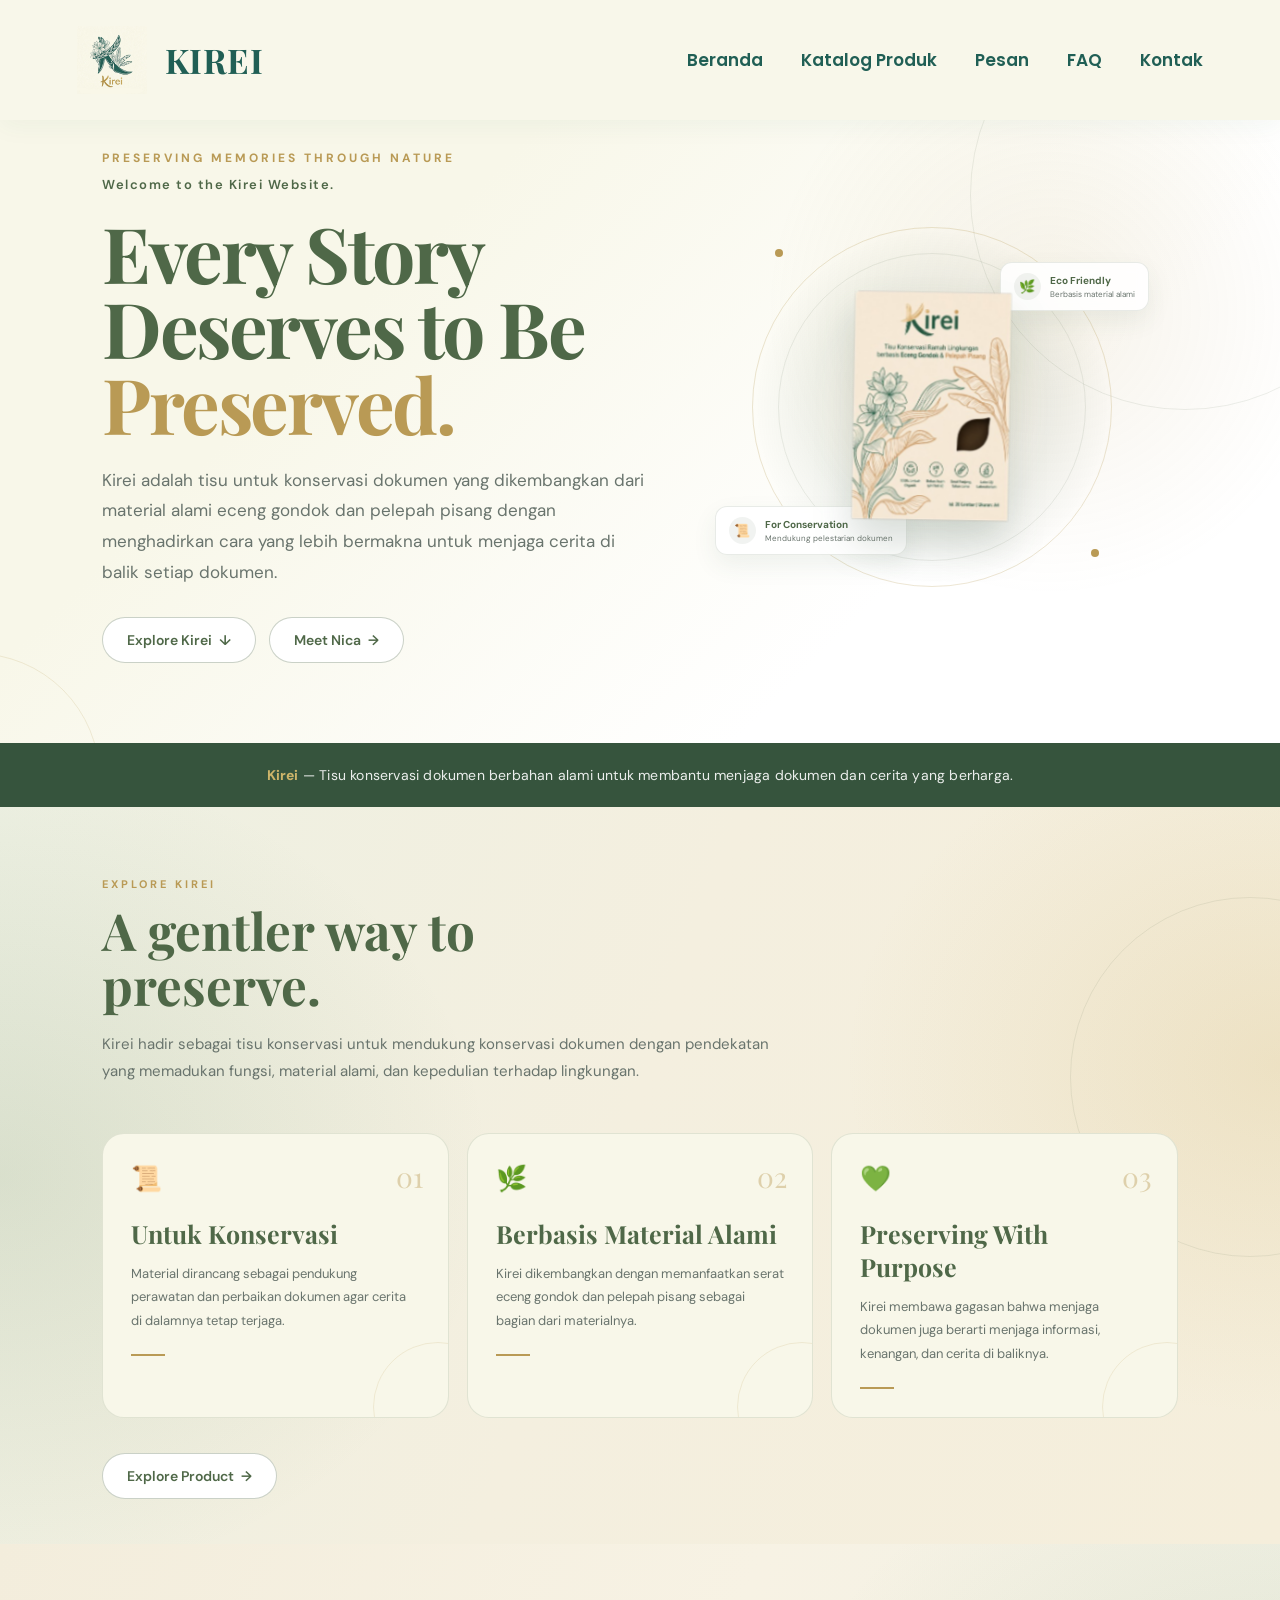
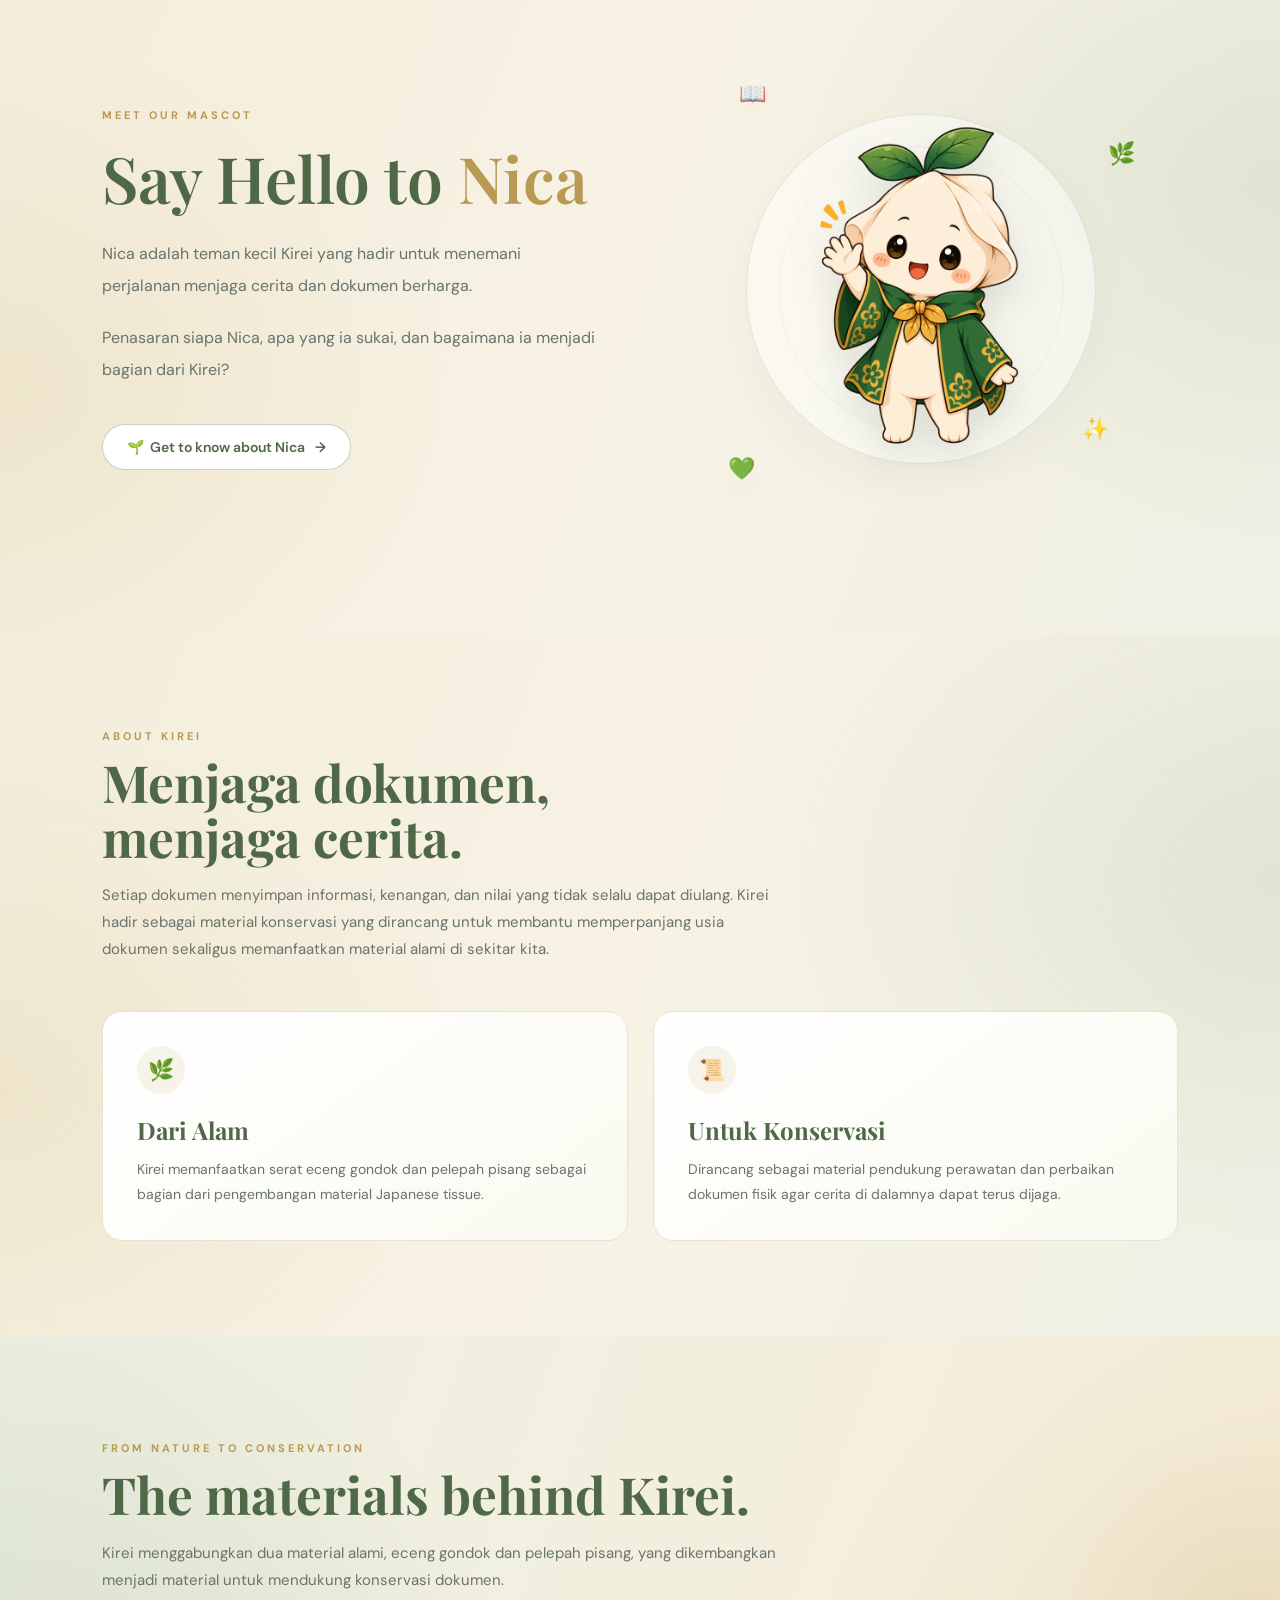
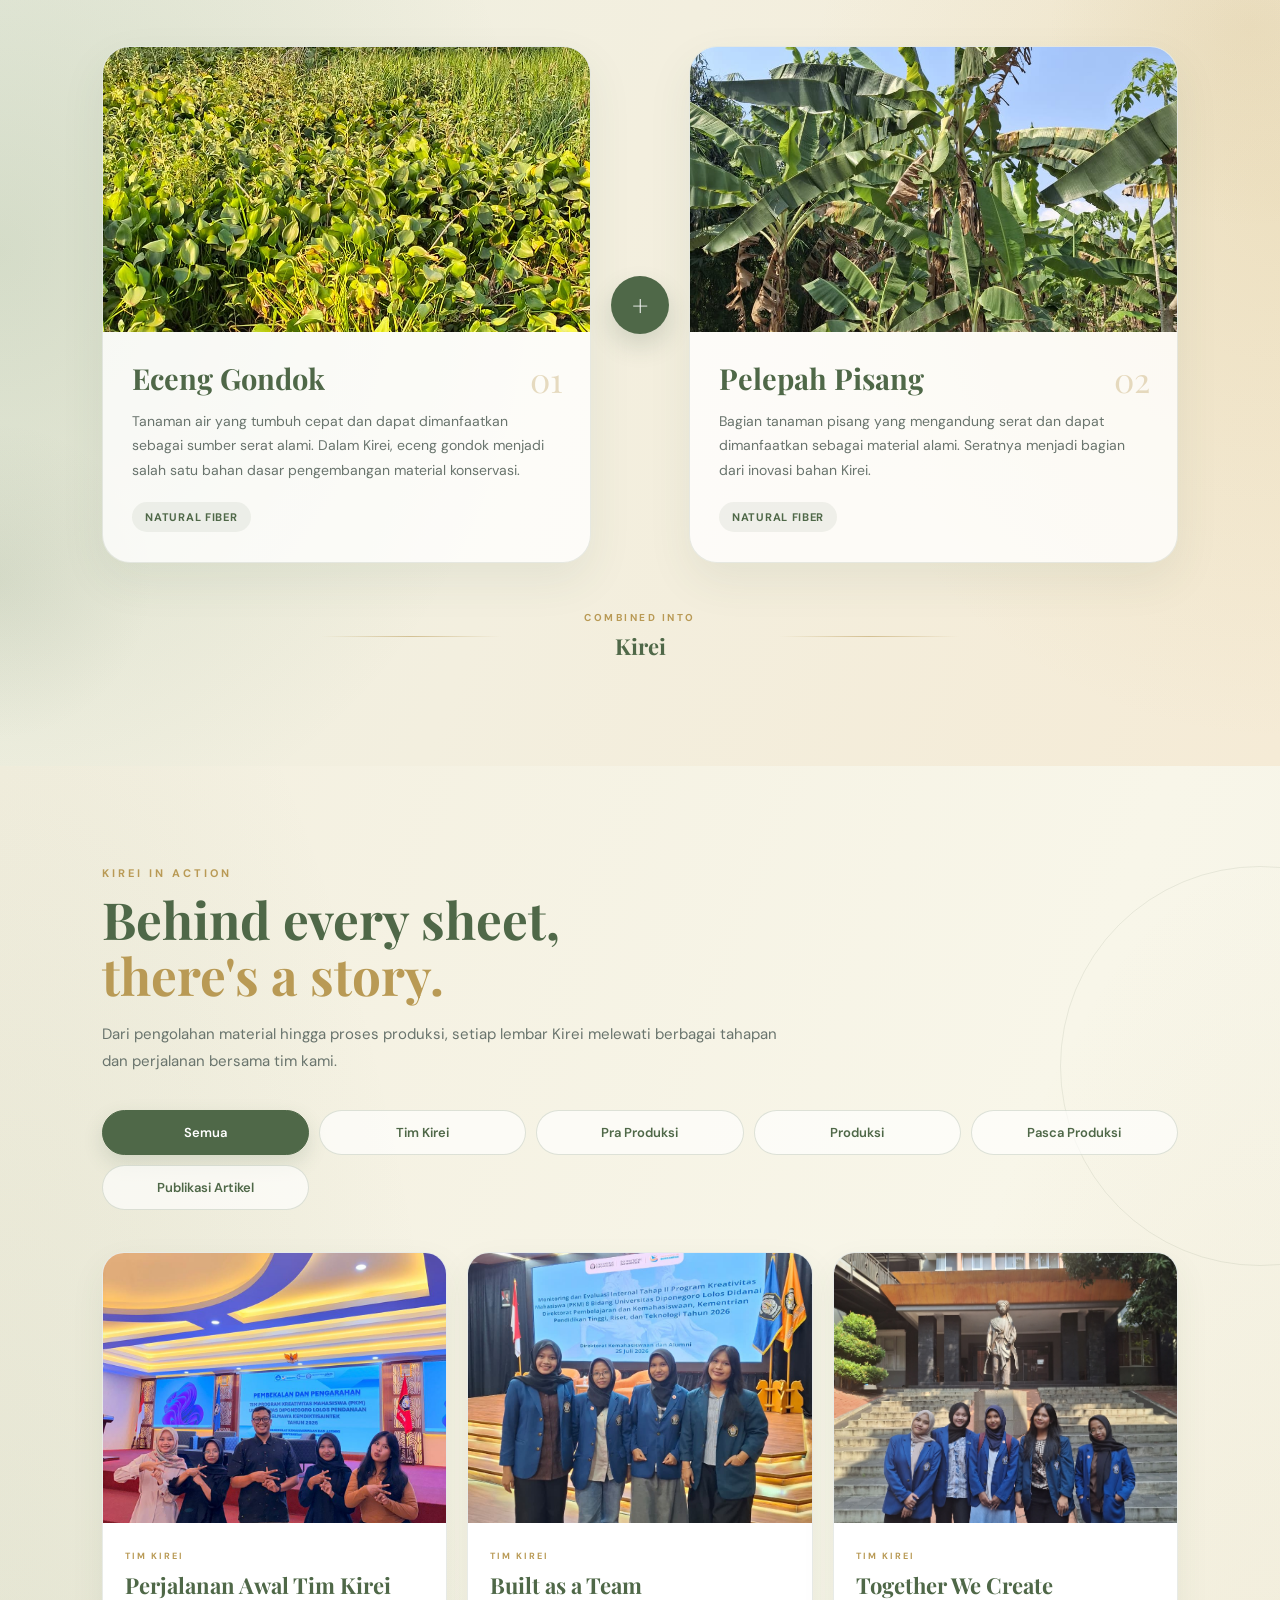
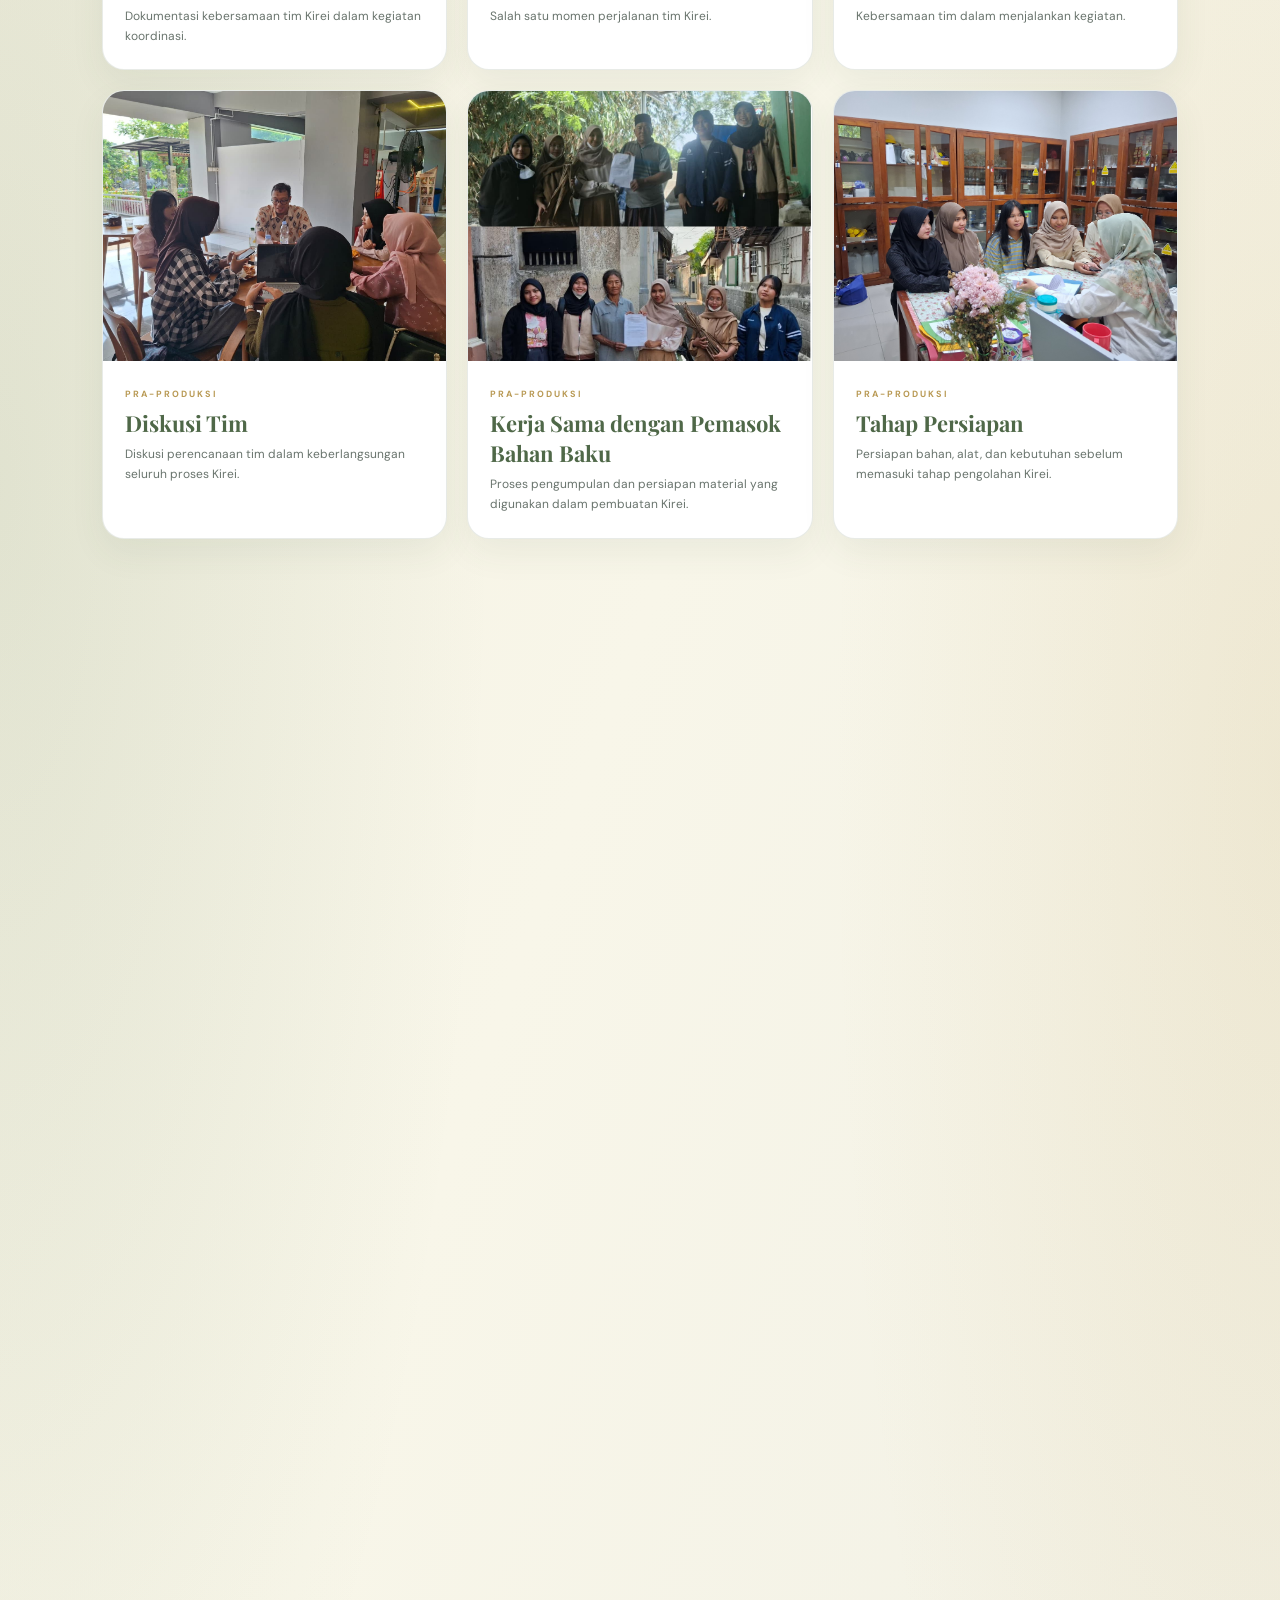
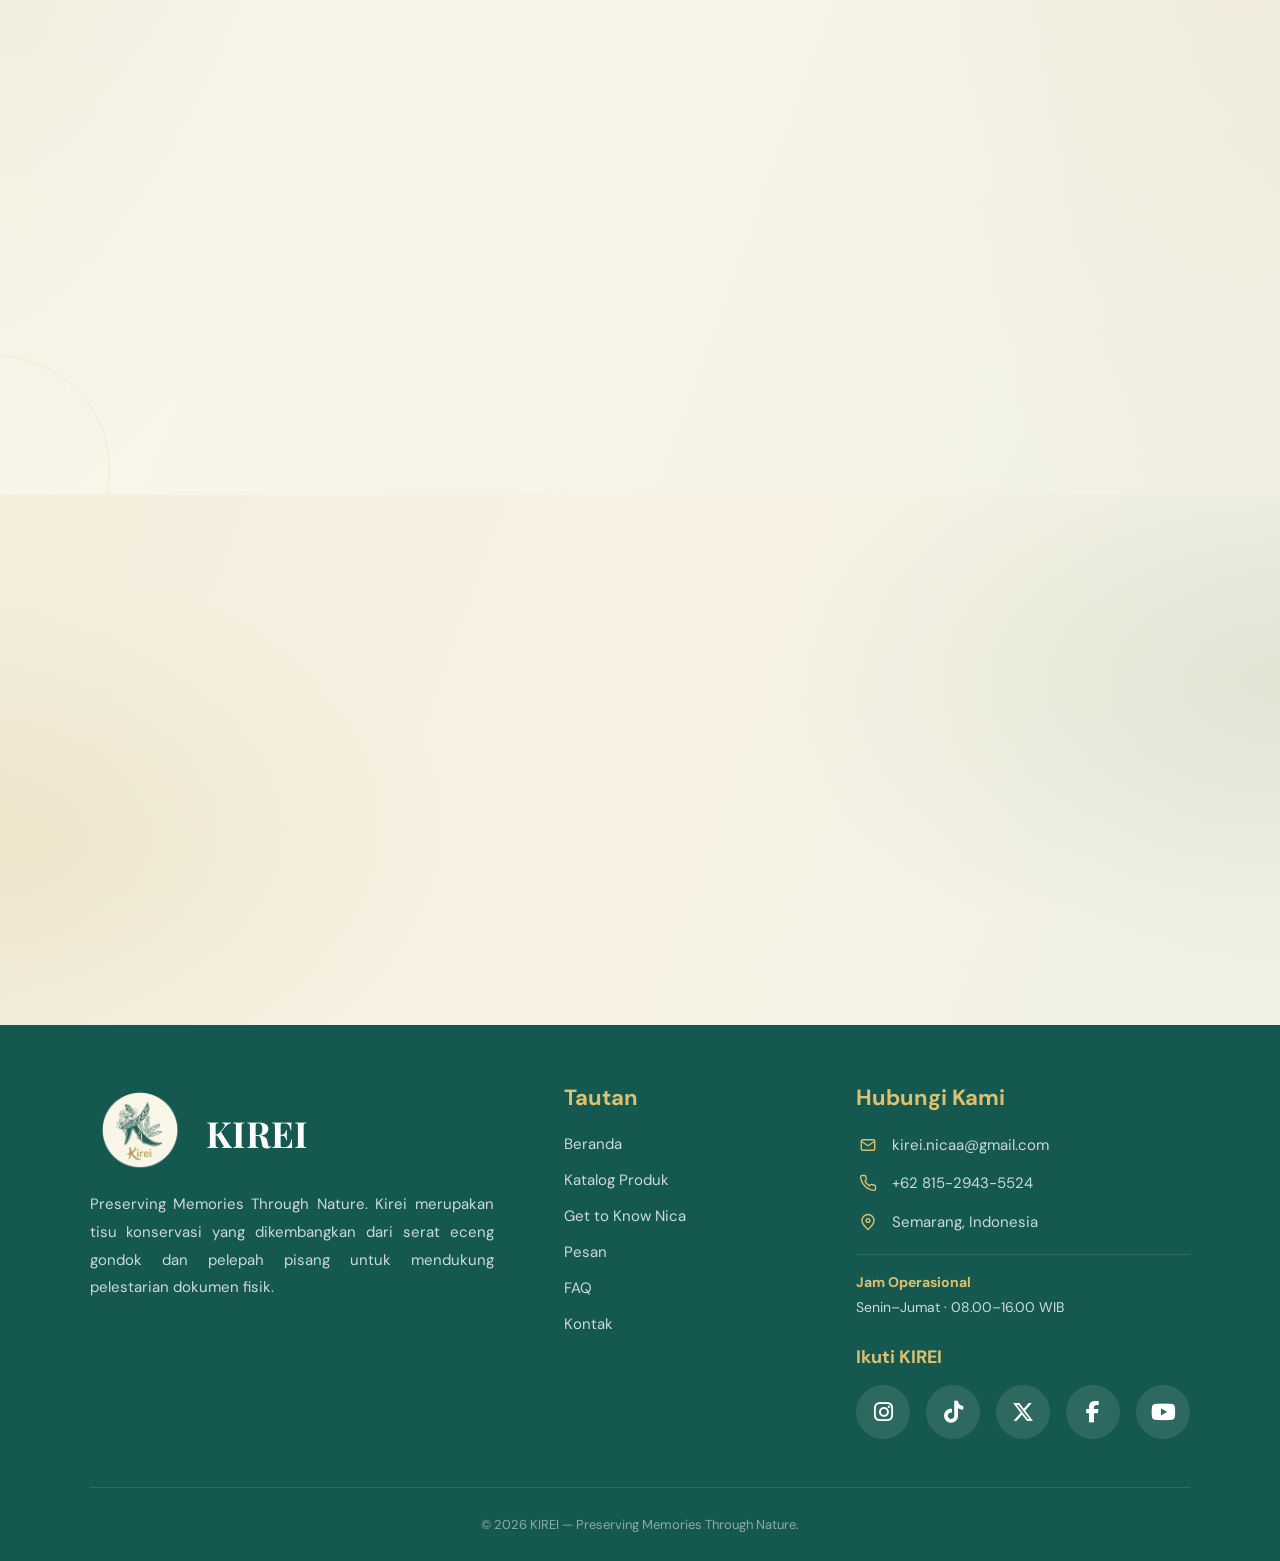
==== commit 11408581: "Update print statement from 'Hello' to 'Goodbye'" ====
--- a/index.html
+++ b/index.html
@@ -3162,238 +3162,7 @@
     .nica-floating-img {
         width: 60px;
     }
-
-	/* ================= FOOTER ================= */
-
-.site-footer {
-    padding: 50px 24px 25px;
-}
-
-.footer-grid {
-    display: grid;
-
-    grid-template-columns: 1fr;
-
-    gap: 38px;
-}
-
-.footer-brand {
-    gap: 10px;
-
-    margin-bottom: 8px;
-}
-
-.footer-logo {
-    width: 70px;
-    height: 70px;
-}
-
-.footer-logo img {
-    width: 82px;
-    height: 82px;
-}
-
-.footer-brand-name {
-    font-size: 30px;
-}
-
-.footer-description {
-    max-width: 100%;
-
-    font-size: 13px;
-    line-height: 1.8;
-
-    text-align: left;
-}
-
-.footer-heading {
-    font-size: 18px;
-    margin-bottom: 16px;
-}
-
-.footer-links {
-    gap: 12px;
-}
-
-.footer-links a {
-    font-size: 13px;
-}
-
-.contact-list {
-    gap: 13px;
-}
-
-.contact-item {
-    font-size: 13px;
-    gap: 10px;
-}
-
-.hours {
-    margin-top: 17px;
-    padding-top: 15px;
-}
-
-.hours strong {
-    font-size: 12px;
-}
-
-.hours span {
-    font-size: 12px;
-}
-
-
-/* ================= SOCIAL MEDIA ================= */
-
-.social-title {
-    margin-top: 24px;
-    margin-bottom: 13px;
-
-    font-size: 16px;
-}
-
-.social-links {
-    gap: 10px;
-}
-
-.social-links a {
-    width: 43px;
-    height: 43px;
-    flex: 0 0 43px;
-
-    font-size: 17px;
-}
-
-
-/* ================= FOOTER BOTTOM ================= */
-
-.footer-bottom {
-    margin-top: 35px;
-    padding-top: 20px;
-
-    font-size: 11px;
-    line-height: 1.6;
-}
-
-}
-
-
-
-/* ================= FOOTER ================= */
-
-.site-footer {
-    width: 100%;
-
-    padding: 45px 20px 25px;
-}
-
-.footer-grid {
-    width: 100%;
-
-    display: grid;
-
-    grid-template-columns: 1fr;
-
-    gap: 38px;
-}
-
-.footer-brand {
-    gap: 8px;
-}
-
-.footer-logo {
-    width: 65px;
-    height: 65px;
-}
-
-.footer-logo img {
-    width: 78px;
-    height: 78px;
-}
-
-.footer-brand-name {
-    font-size: 29px;
-}
-
-.footer-description {
-    width: 100%;
-    max-width: 100%;
-
-    font-size: 12.5px;
-
-    line-height: 1.8;
-
-    text-align: left;
-}
-
-.footer-heading {
-    font-size: 17px;
-
-    margin-bottom: 15px;
-}
-
-.footer-links {
-    gap: 11px;
-}
-
-.footer-links a {
-    font-size: 12.5px;
-}
-
-.contact-list {
-    gap: 12px;
-}
-
-.contact-item {
-    font-size: 12.5px;
-}
-
-.hours {
-    margin-top: 18px;
-    padding-top: 15px;
-}
-
-.hours strong {
-    font-size: 12px;
-}
-
-.hours span {
-    font-size: 12px;
-}
-
-.social-title {
-    margin-top: 22px;
-    margin-bottom: 12px;
-
-    font-size: 16px;
-}
-
-.social-links {
-    gap: 9px;
-}
-
-.social-links a {
-    width: 42px;
-    height: 42px;
-    flex: 0 0 42px;
-
-    font-size: 16px;
-}
-
-.footer-bottom {
-    margin-top: 32px;
-
-    padding-top: 18px;
-
-    font-size: 10.5px;
-
-    line-height: 1.6;
-}
-
-}
-}
-
-
-			
+}		
 
     </style>
 </head>
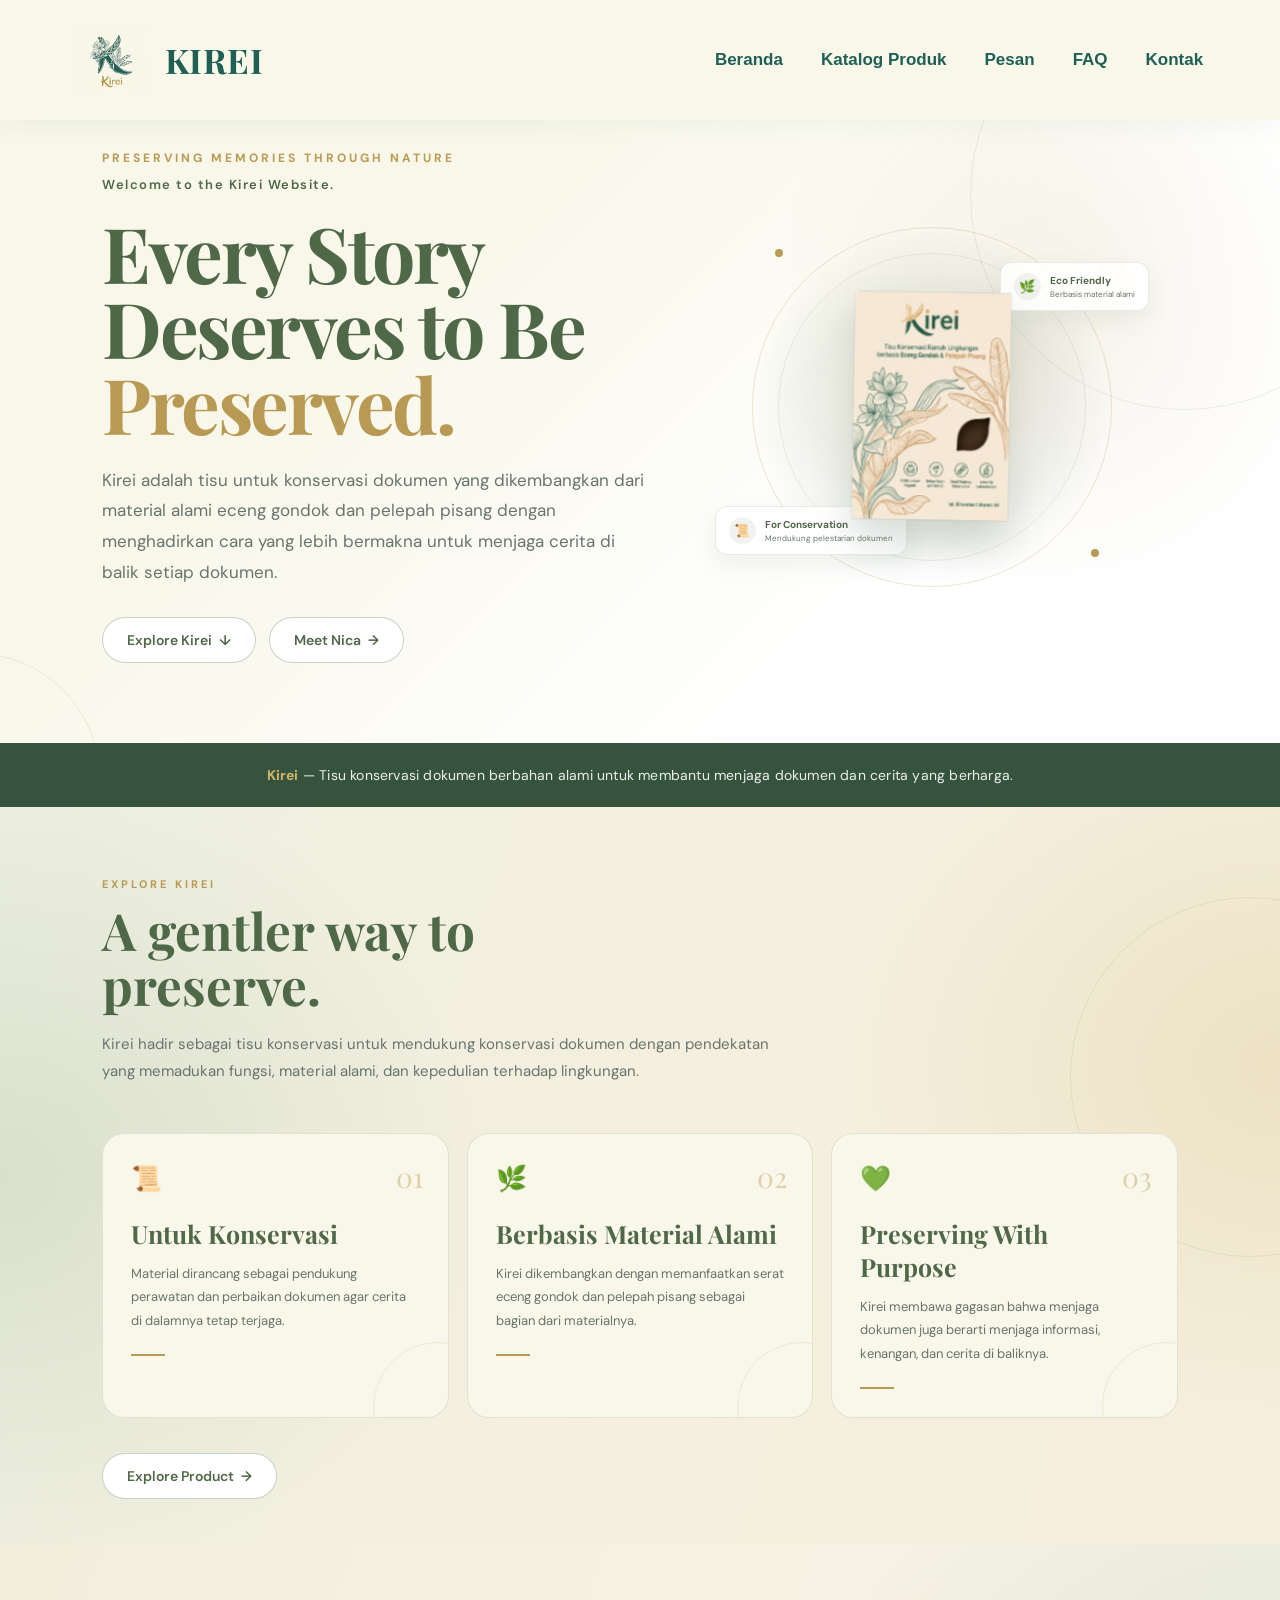
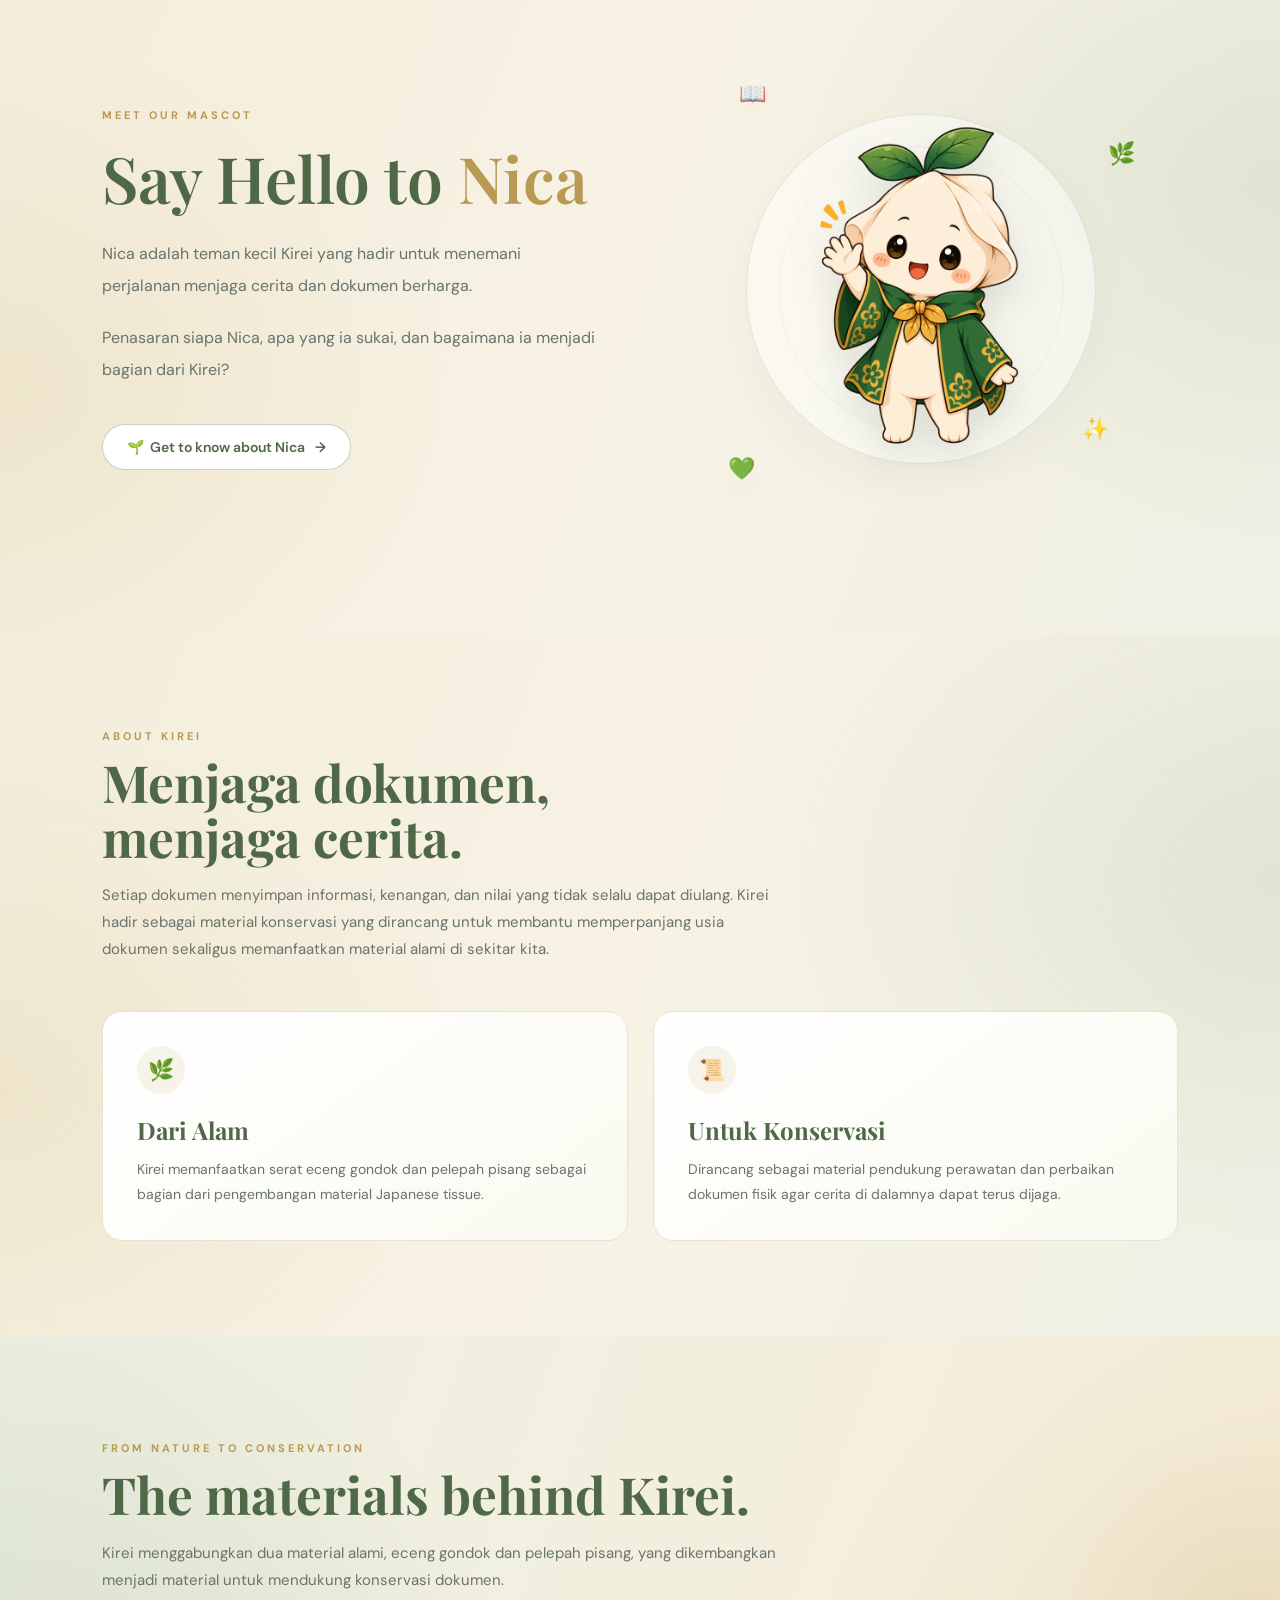
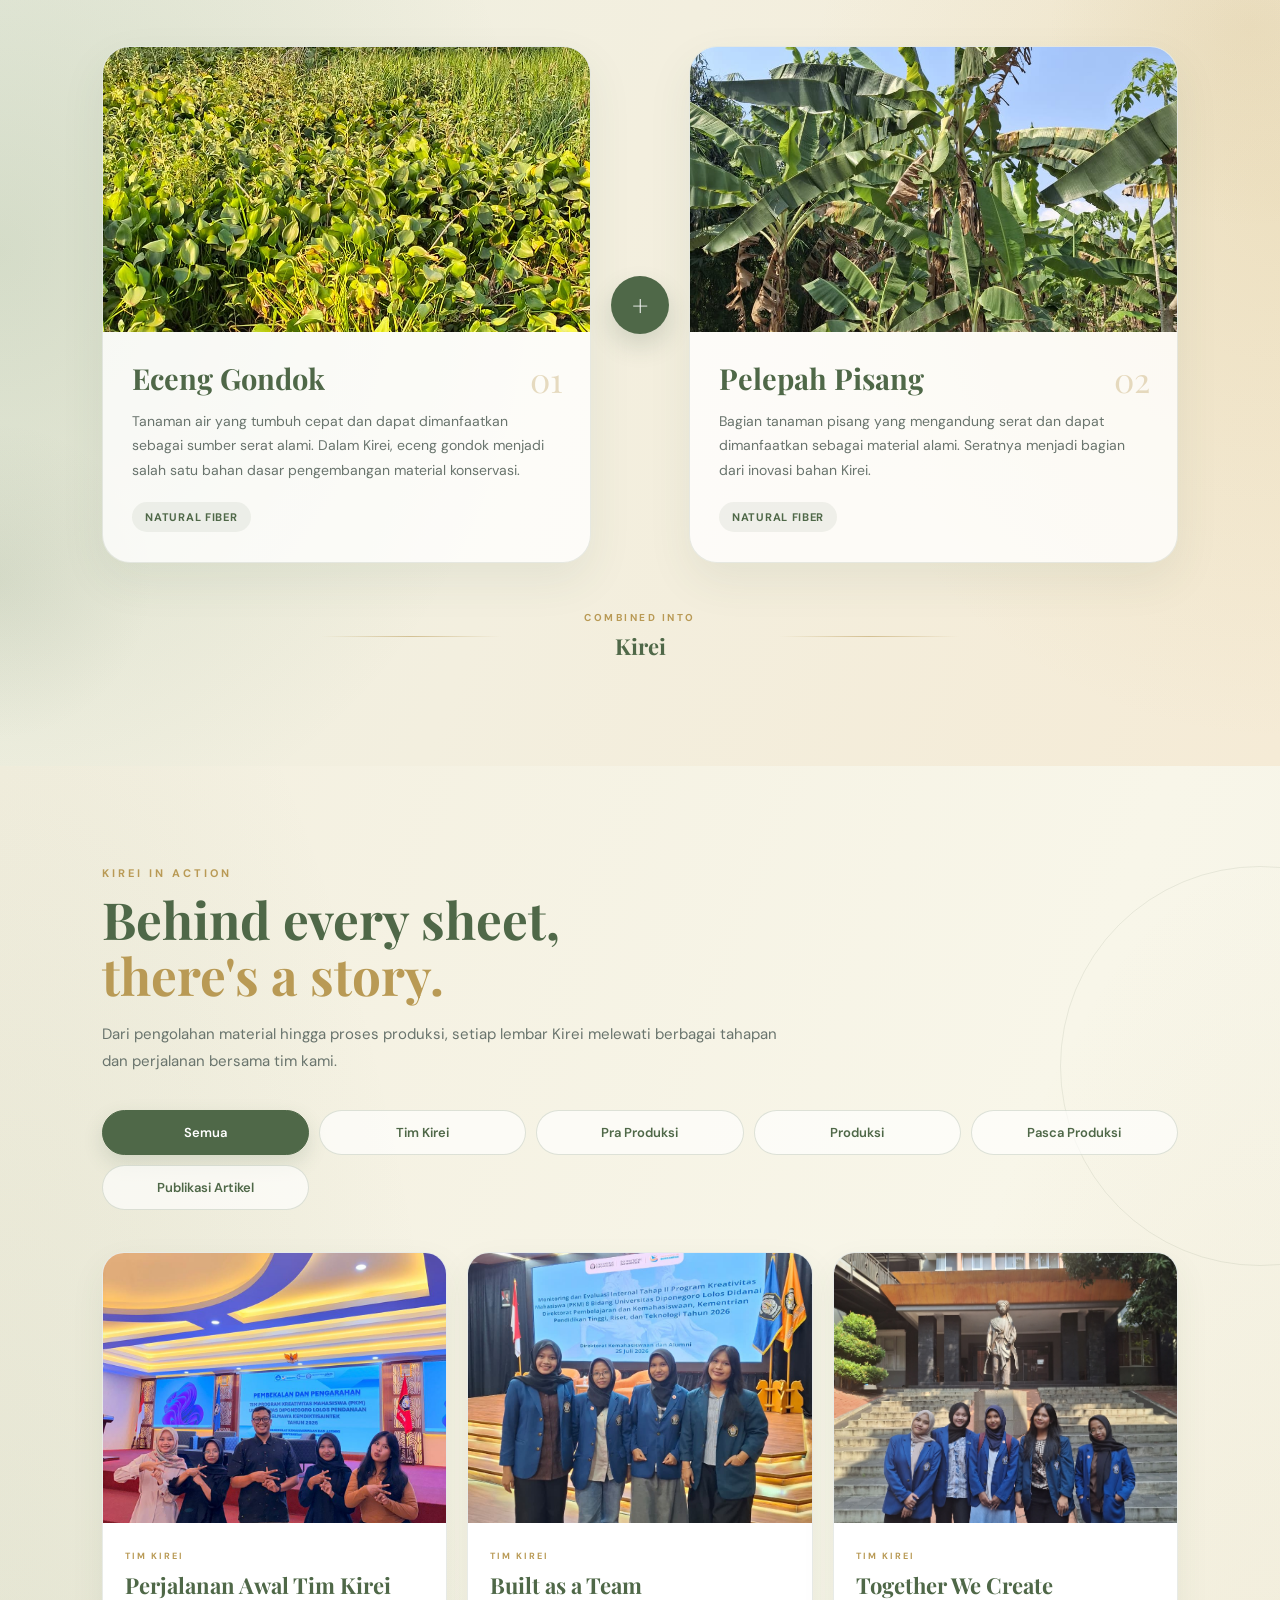
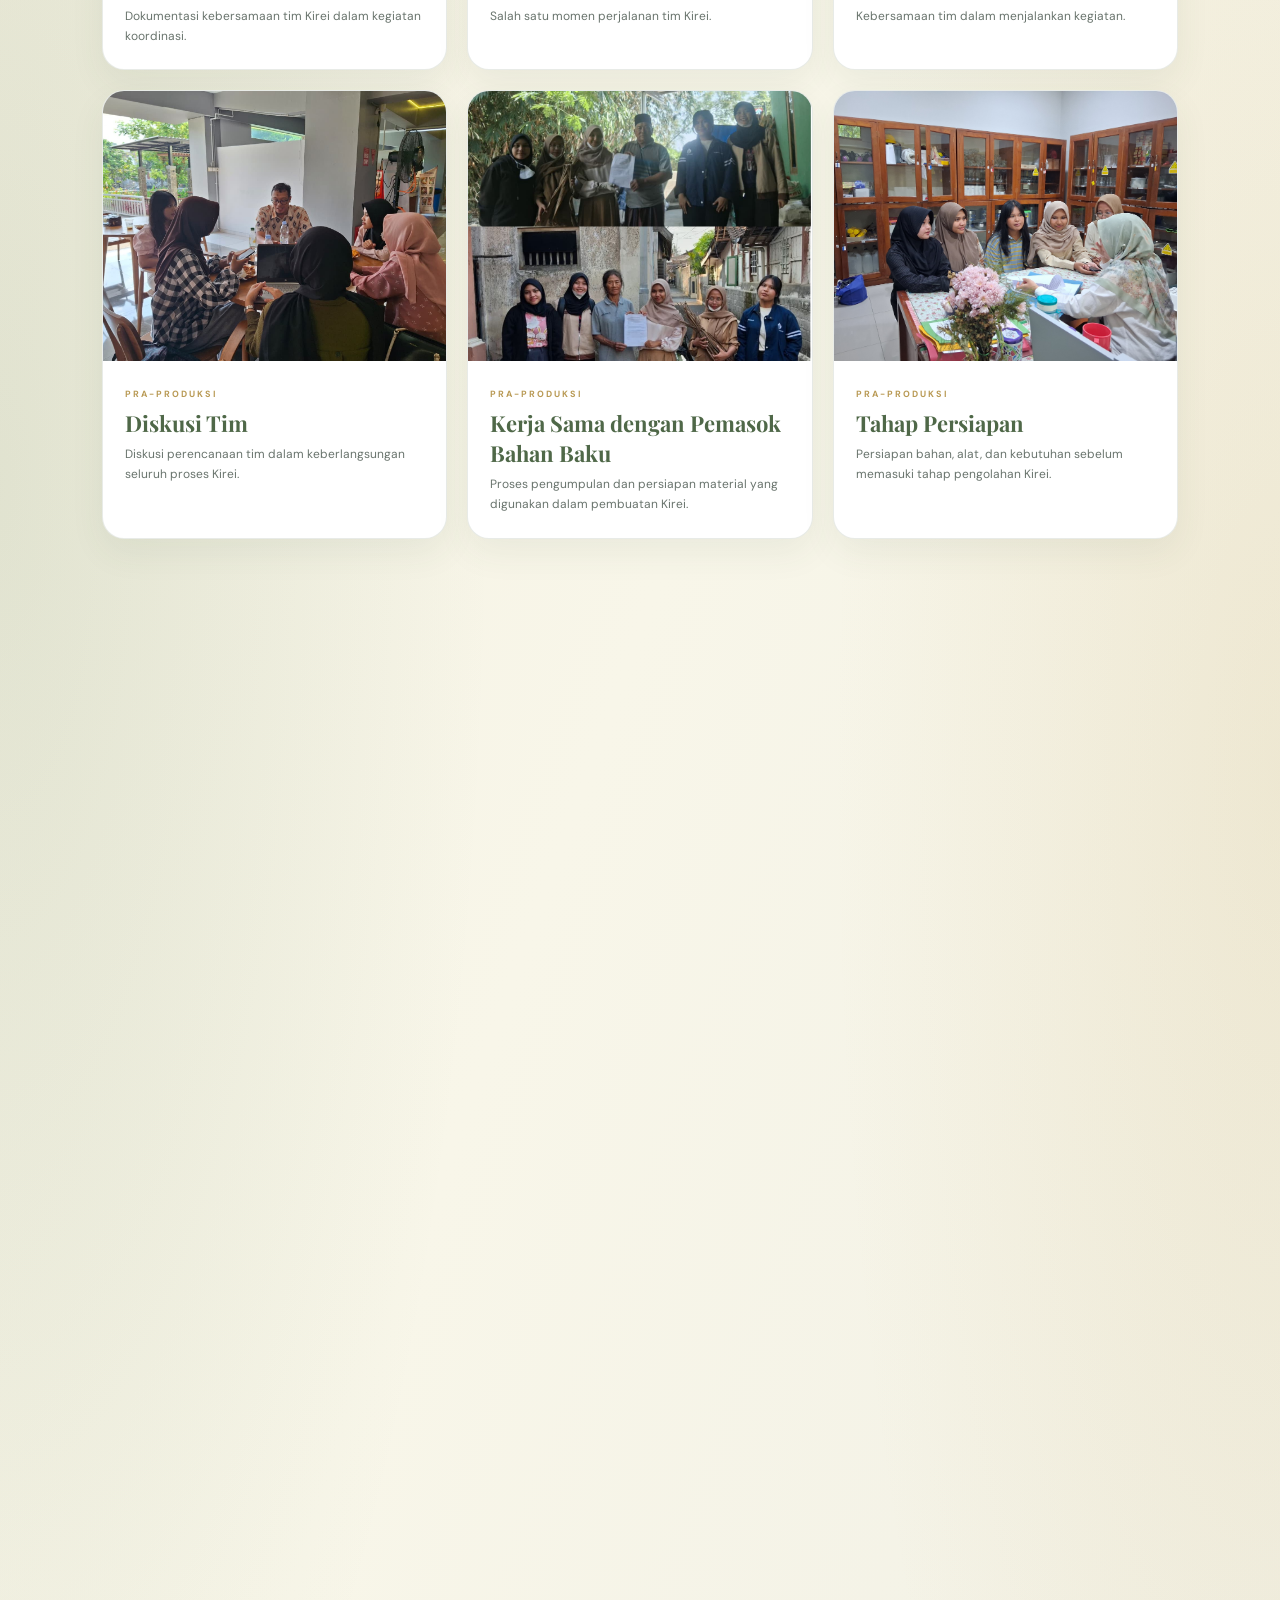
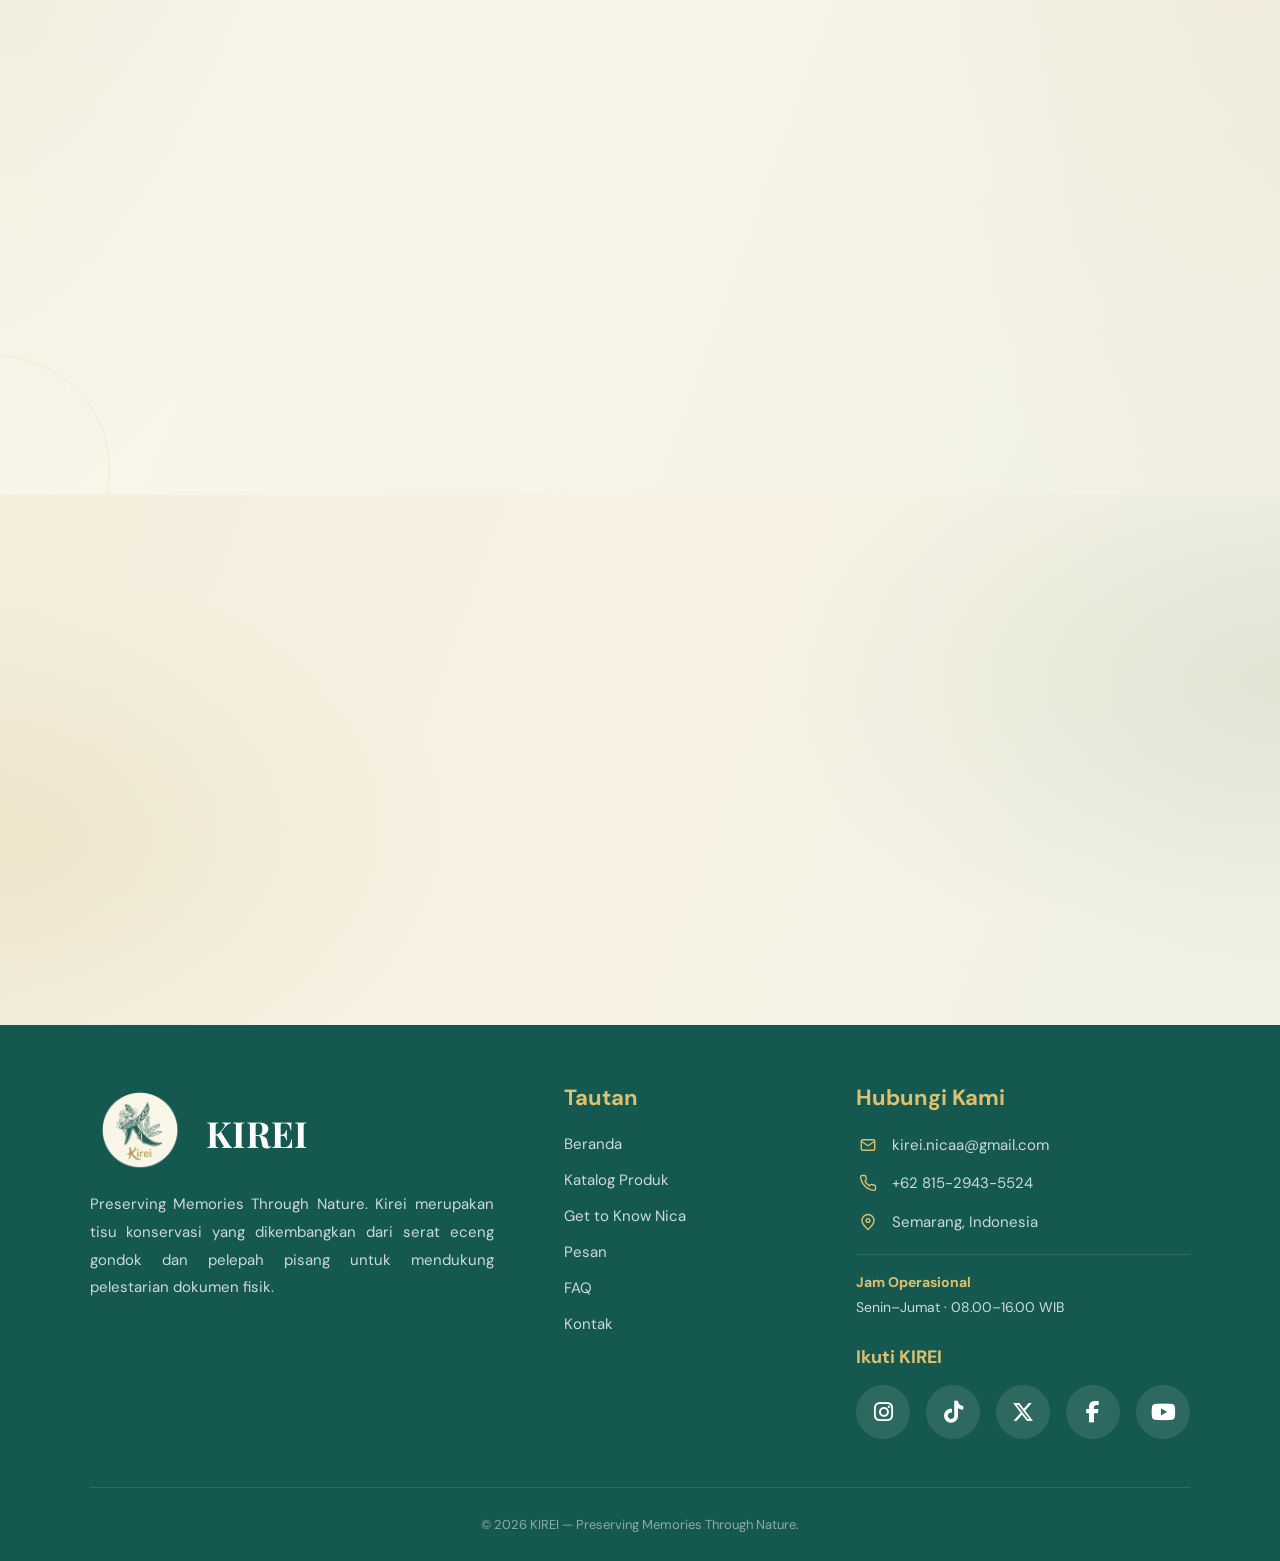
==== commit 2f97d1ee: "Update index.html" ====
--- a/index.html
+++ b/index.html
@@ -12,7 +12,8 @@
 
     <link rel="preconnect" href="https://fonts.googleapis.com">
     <link rel="preconnect" href="https://fonts.gstatic.com" crossorigin>
- <link href="https://fonts.googleapis.com/css2?family=DM+Sans:wght@400;500;600;700&family=Playfair+Display:wght@600;700&family=Poppins:wght@400;500;600;700&display=swap" rel="stylesheet">
+    <link href="https://fonts.googleapis.com/css2?family=DM+Sans:wght@400;500;600;700&family=Playfair+Display:wght@600;700&display=swap" rel="stylesheet">
+
     <style>
         :root {
             --cream: #f8f7e9;
@@ -127,7 +128,7 @@
 
             font-family: 'Playfair Display', serif;
 
-            color: #205F55;
+             color: #205F55;
 
             font-size: 34px;
 
@@ -138,65 +139,81 @@
         }
 
 
-         /* =====================================================
+        /* =====================================================
            NAVIGASI
         ====================================================== */
 
-    nav ul {
-			list-style: none;
-			display: flex;
-			align-items: center;
-			gap: 38px;
+       nav ul {
+		list-style: none;
+		font-family: 'Poppins', sans-serif;
+		display: flex;
+		align-items: center;
+		gap: 38px;
 		}
-		
-        nav ul li {
-            position: relative;
-        }
+
 
         nav ul li a {
+
             text-decoration: none;
 			font-family: 'Poppins', sans-serif;
             color: #205F55;
 
             font-size: 17px;
+
             font-weight: 600;
 
             position: relative;
 
             padding: 10px 0;
-			transition: 0.3s ease;
-        }
+
+            transition: 0.3s ease;
+
+        }
+
 
         nav ul li a:hover {
+			font-family: 'Poppins', sans-serif;
+            color: var(--gold);
+
+        }
+
+
+        nav ul li a::after {
 		font-family: 'Poppins', sans-serif;
+            content: "";
+
+            position: absolute;
+
+            left: 50%;
+
+            bottom: 0;
+
+            width: 0;
+
+            height: 2px;
+
+            background: var(--gold);
+
+            transform: translateX(-50%);
+
+            transition: 0.3s ease;
+
+        }
+
+
+        nav ul li a:hover::after,
+
+        nav ul li a.active::after {
+
+            width: 100%;
+
+        }
+
+
+        nav ul li a.active {
+
             color: var(--gold);
-        }
-
-        nav ul li a::after {
-            content: "";
-		font-family: 'Poppins', sans-serif;
-            position: absolute;
-
-            left: 50%;
-            bottom: 0;
-
-            width: 0;
-            height: 2px;
-
-            background: var(--gold);
-
-            transform: translateX(-50%);
-
-            transition: 0.3s ease;
-        }
-
-        nav ul li a:hover::after,
-        nav ul li a.active::after {
-            width: 100%;
-        }
-
-        nav ul li a.active {
-            color: var(--gold);
+
         }
 
         /* =========================
@@ -2697,7 +2714,18 @@
 
             }
 
-}
+
+            /* Footer */
+
+            .footer-container {
+
+                grid-template-columns: 1fr;
+
+                gap: 40px;
+
+            }
+
+        }
 		
 		/* =====================================================
    GLOBAL RESPONSIVE FIX
@@ -2898,7 +2926,122 @@
 }
 
 
-
+/* =====================================================
+   FOOTER — MOBILE
+===================================================== */
+
+@media (max-width: 620px) {
+
+    .site-footer {
+        width: 100%;
+        padding: 50px 5% 28px;
+        text-align: left;
+    }
+
+    .footer-grid {
+        width: 100%;
+        grid-template-columns: 1fr;
+        gap: 35px;
+    }
+
+    .footer-grid > :first-child {
+        grid-column: auto;
+    }
+
+    .footer-brand {
+        display: flex;
+        align-items: center;
+        gap: 12px;
+    }
+
+    .footer-logo {
+        width: 70px;
+        height: 70px;
+        flex-shrink: 0;
+    }
+
+    .footer-logo img {
+        width: 85px;
+        height: 85px;
+    }
+
+    .footer-brand-name {
+        font-size: 30px;
+    }
+
+    .footer-description {
+        max-width: 100%;
+        font-size: 13px;
+        line-height: 1.7;
+        text-align: left;
+    }
+
+    .footer-heading {
+        font-size: 19px;
+        margin-bottom: 16px;
+    }
+
+    .footer-links {
+        gap: 12px;
+    }
+
+    .footer-links a {
+        max-width: 100%;
+        font-size: 14px;
+    }
+
+    .contact-list {
+        gap: 13px;
+    }
+
+    .contact-item {
+        font-size: 13px;
+        gap: 10px;
+    }
+
+    .contact-icon {
+        width: 21px;
+        flex: 0 0 21px;
+    }
+
+    .hours {
+        margin-top: 18px;
+        padding-top: 16px;
+    }
+
+    .hours strong {
+        font-size: 13px;
+    }
+
+    .hours span {
+        font-size: 13px;
+    }
+
+    .social-title {
+        font-size: 17px;
+        margin-top: 24px;
+        margin-bottom: 13px;
+    }
+
+    .social-links {
+        gap: 11px;
+        flex-wrap: wrap;
+    }
+
+    .social-links a {
+        width: 46px;
+        height: 46px;
+        flex: 0 0 46px;
+        font-size: 18px;
+    }
+
+    .footer-bottom {
+        margin-top: 35px;
+        padding-top: 22px;
+        font-size: 11px;
+        line-height: 1.6;
+    }
+}
 	/* =====================================================
    FINAL RESPONSIVE FIX — CONTACT PAGE
 ===================================================== */
@@ -3162,7 +3305,292 @@
     .nica-floating-img {
         width: 60px;
     }
-}		
+
+
+    /* ---------- FOOTER ---------- */
+
+    .site-footer {
+        width: 100%;
+        padding: 45px 6% 25px;
+        overflow: hidden;
+    }
+
+    .footer-grid {
+        width: 100%;
+        max-width: 100%;
+
+        grid-template-columns: 1fr;
+
+        gap: 32px;
+    }
+
+    .footer-grid > div {
+        min-width: 0;
+        width: 100%;
+    }
+
+    .footer-brand {
+        gap: 10px;
+    }
+
+    .footer-logo {
+        width: 65px;
+        height: 65px;
+        flex-shrink: 0;
+    }
+
+    .footer-logo img {
+        width: 78px;
+        height: 78px;
+    }
+
+    .footer-brand-name {
+        font-size: 28px;
+    }
+
+    .footer-description {
+        width: 100%;
+        max-width: 100%;
+
+        font-size: 12px;
+        line-height: 1.7;
+
+        overflow-wrap: break-word;
+    }
+
+    .footer-heading {
+        font-size: 18px;
+        margin-bottom: 14px;
+    }
+
+    .footer-links {
+        gap: 11px;
+    }
+
+    .footer-links a {
+        font-size: 13px;
+        max-width: 100%;
+        white-space: normal;
+    }
+
+    .contact-list {
+        width: 100%;
+        gap: 12px;
+    }
+
+    .site-footer .contact-item {
+        width: 100%;
+        min-width: 0;
+
+        gap: 9px;
+
+        font-size: 12px;
+    }
+
+    .site-footer .contact-item a,
+    .site-footer .contact-item > span:last-child {
+        min-width: 0;
+        overflow-wrap: anywhere;
+    }
+
+    .site-footer .contact-icon {
+        width: 20px;
+        min-width: 20px;
+        flex: 0 0 20px;
+    }
+
+    .hours {
+        margin-top: 17px;
+        padding-top: 15px;
+    }
+
+    .hours strong {
+        font-size: 12px;
+    }
+
+    .hours span {
+        font-size: 12px;
+    }
+
+    .social-title {
+        font-size: 16px;
+        margin-top: 22px;
+        margin-bottom: 12px;
+    }
+
+    .social-links {
+        gap: 9px;
+        flex-wrap: wrap;
+    }
+
+    .social-links a {
+        width: 42px;
+        height: 42px;
+        flex: 0 0 42px;
+        font-size: 17px;
+    }
+
+    .footer-bottom {
+        margin-top: 30px;
+        padding-top: 20px;
+
+        font-size: 10px;
+        line-height: 1.6;
+    }
+}
+	/* =========================================
+   FOOTER FIX — MOBILE ONLY
+   Tidak mengubah tampilan laptop
+========================================= */
+
+@media (max-width: 767px) {
+
+    .site-footer {
+        width: 100%;
+        max-width: 100%;
+        padding: 45px 6% 30px;
+        overflow: hidden;
+        text-align: left;
+    }
+
+    .site-footer .footer-grid {
+        width: 100%;
+        max-width: 100%;
+        margin: 0;
+        grid-template-columns: 1fr;
+        gap: 35px;
+    }
+
+    .site-footer .footer-grid > :first-child {
+        grid-column: auto;
+    }
+
+    /* Logo footer */
+    .site-footer .footer-brand {
+        display: flex;
+        align-items: center;
+        gap: 12px;
+        margin-bottom: 10px;
+    }
+
+    .site-footer .footer-logo {
+        width: 65px;
+        height: 65px;
+        flex: 0 0 65px;
+    }
+
+    .site-footer .footer-logo img {
+        width: 75px;
+        height: 75px;
+        object-fit: contain;
+    }
+
+    .site-footer .footer-brand-name {
+        font-size: 30px;
+    }
+
+    /* Deskripsi */
+    .site-footer .footer-description {
+        width: 100%;
+        max-width: 100%;
+        font-size: 13px;
+        line-height: 1.7;
+        text-align: left;
+        overflow-wrap: anywhere;
+        word-break: normal;
+    }
+
+    /* Judul footer */
+    .site-footer .footer-heading {
+        font-size: 19px;
+        margin-bottom: 15px;
+    }
+
+    /* Link */
+    .site-footer .footer-links {
+        display: flex;
+        flex-direction: column;
+        gap: 12px;
+        width: 100%;
+    }
+
+    .site-footer .footer-links a {
+        width: fit-content;
+        max-width: 100%;
+        font-size: 14px;
+    }
+
+    /* Kontak */
+    .site-footer .contact-list {
+        width: 100%;
+        display: flex;
+        flex-direction: column;
+        gap: 13px;
+    }
+
+    .site-footer .contact-item {
+        width: 100%;
+        min-width: 0;
+        display: flex;
+        align-items: flex-start;
+        gap: 10px;
+        font-size: 13px;
+        line-height: 1.5;
+    }
+
+    .site-footer .contact-icon {
+        width: 21px;
+        min-width: 21px;
+        flex: 0 0 21px;
+    }
+
+    .site-footer .contact-item a,
+    .site-footer .contact-item > span:last-child {
+        min-width: 0;
+        max-width: 100%;
+        overflow-wrap: anywhere;
+        word-break: break-word;
+    }
+
+    /* Jam operasional */
+    .site-footer .hours {
+        width: 100%;
+        margin-top: 18px;
+        padding-top: 16px;
+    }
+
+    .site-footer .hours strong {
+        font-size: 13px;
+    }
+
+    .site-footer .hours span {
+        font-size: 13px;
+        overflow-wrap: anywhere;
+    }
+
+    /* Sosial media */
+    .site-footer .social-title {
+        font-size: 17px;
+        margin-top: 24px;
+        margin-bottom: 13px;
+    }
+
+    .site-footer .social-links {
+        display: flex;
+        flex-wrap: wrap;
+        gap: 11px;
+    }
+
+    .site-footer .social-links a {
+        width: 46px;
+        height: 46px;
+        flex: 0 0 46px;
+        font-size: 18px;
+    }
+}
+
+
+			
 
     </style>
 </head>
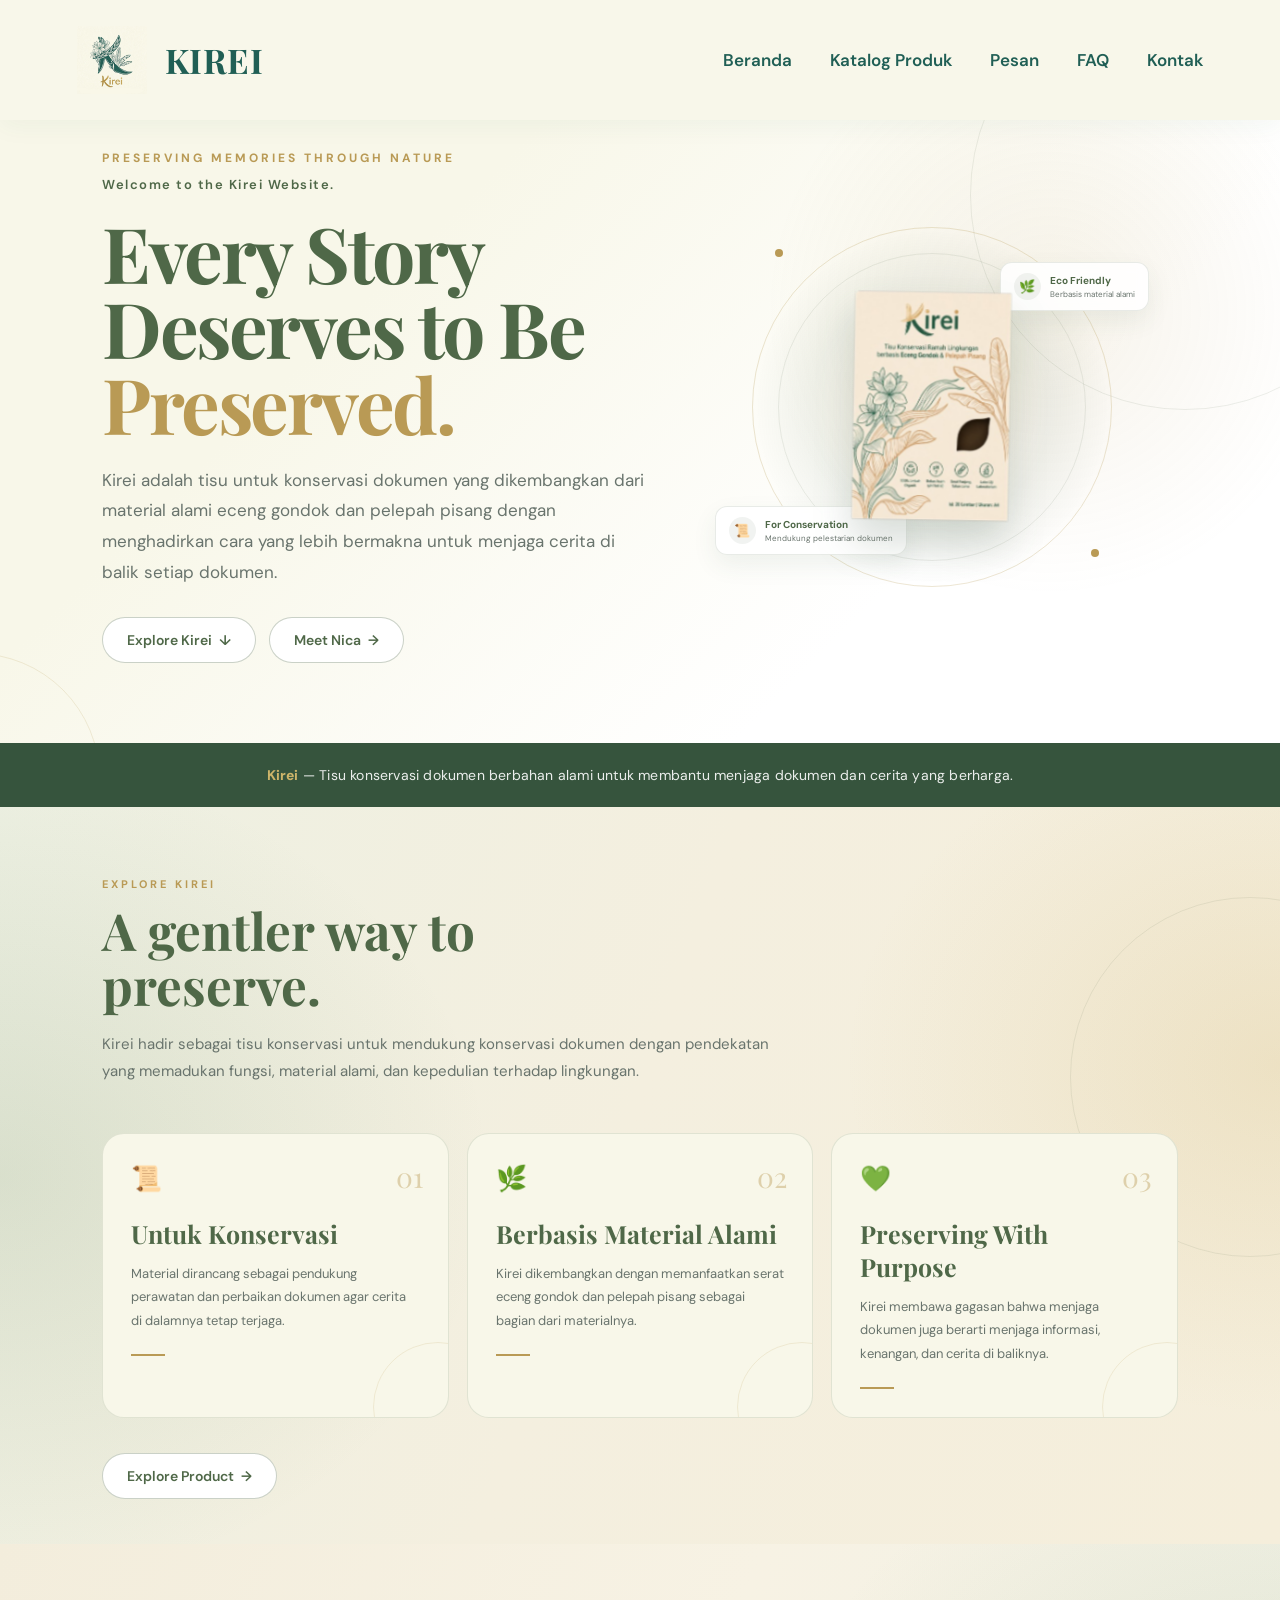
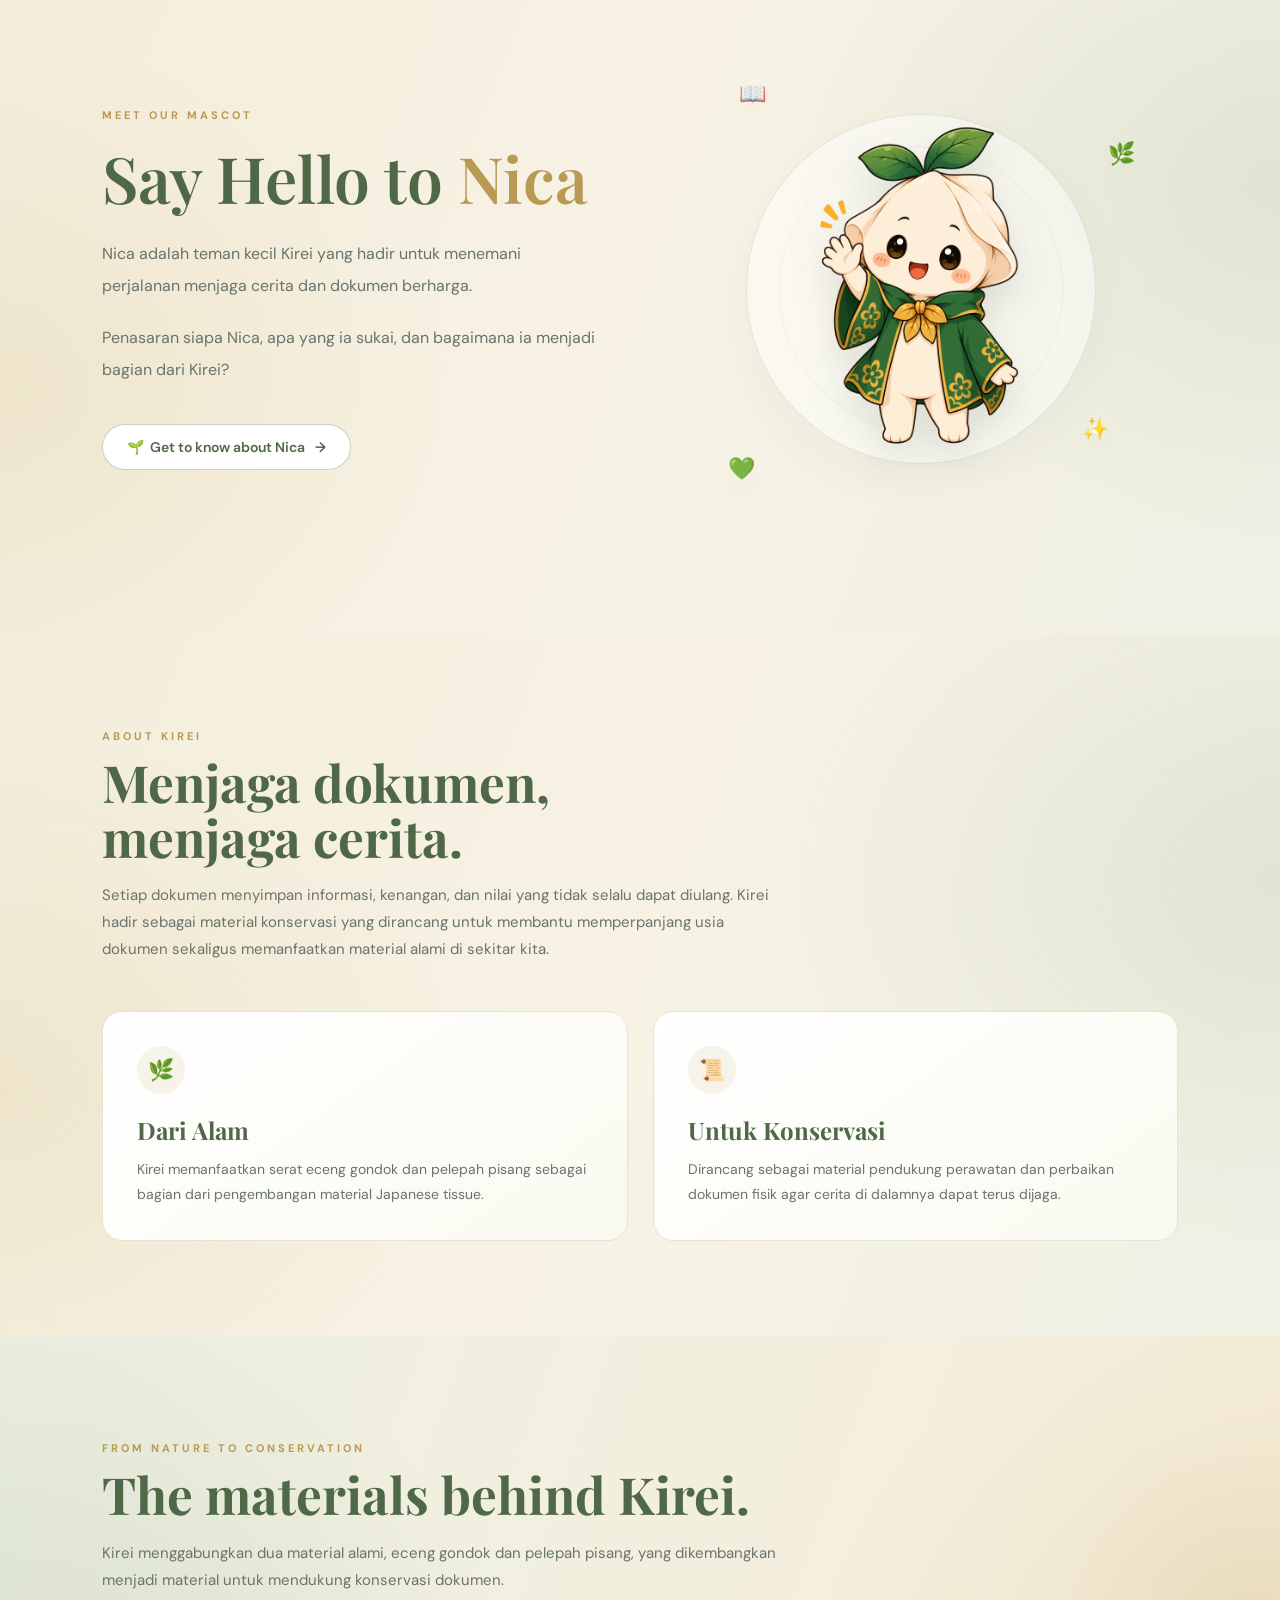
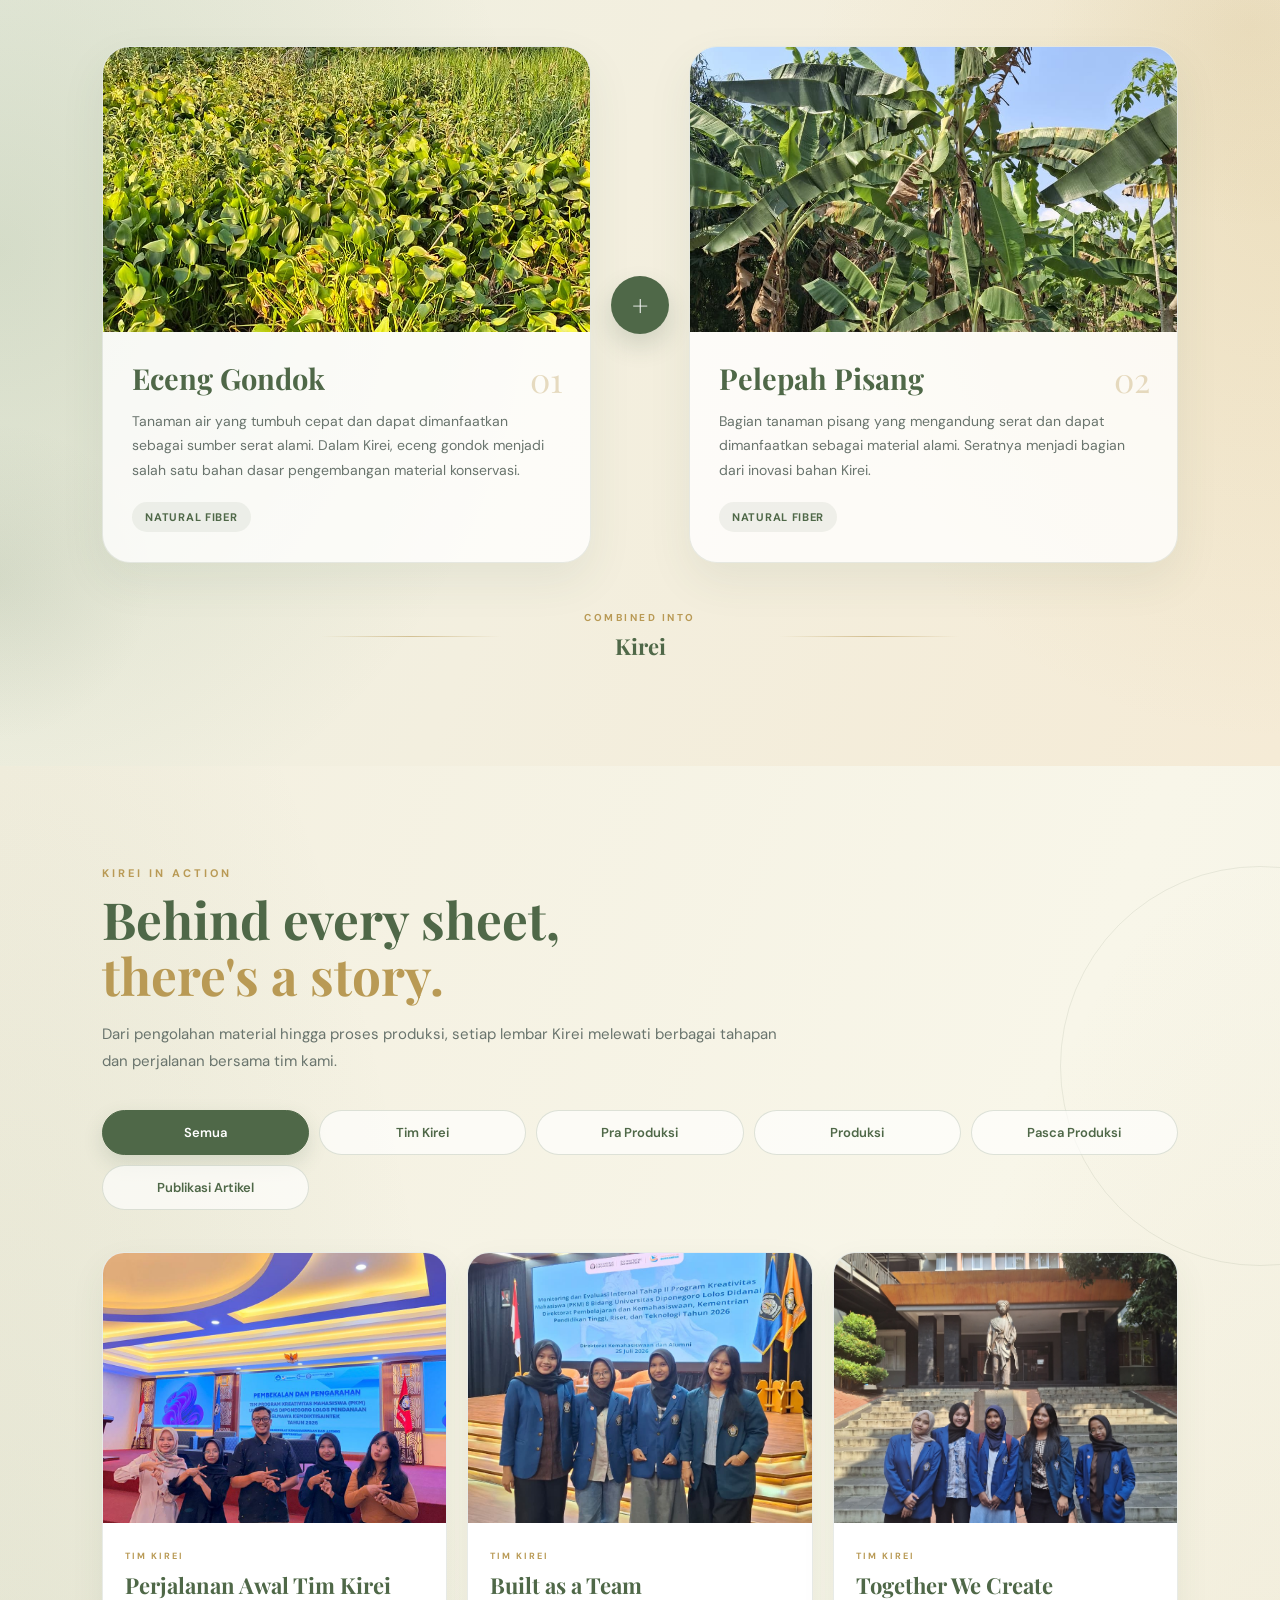
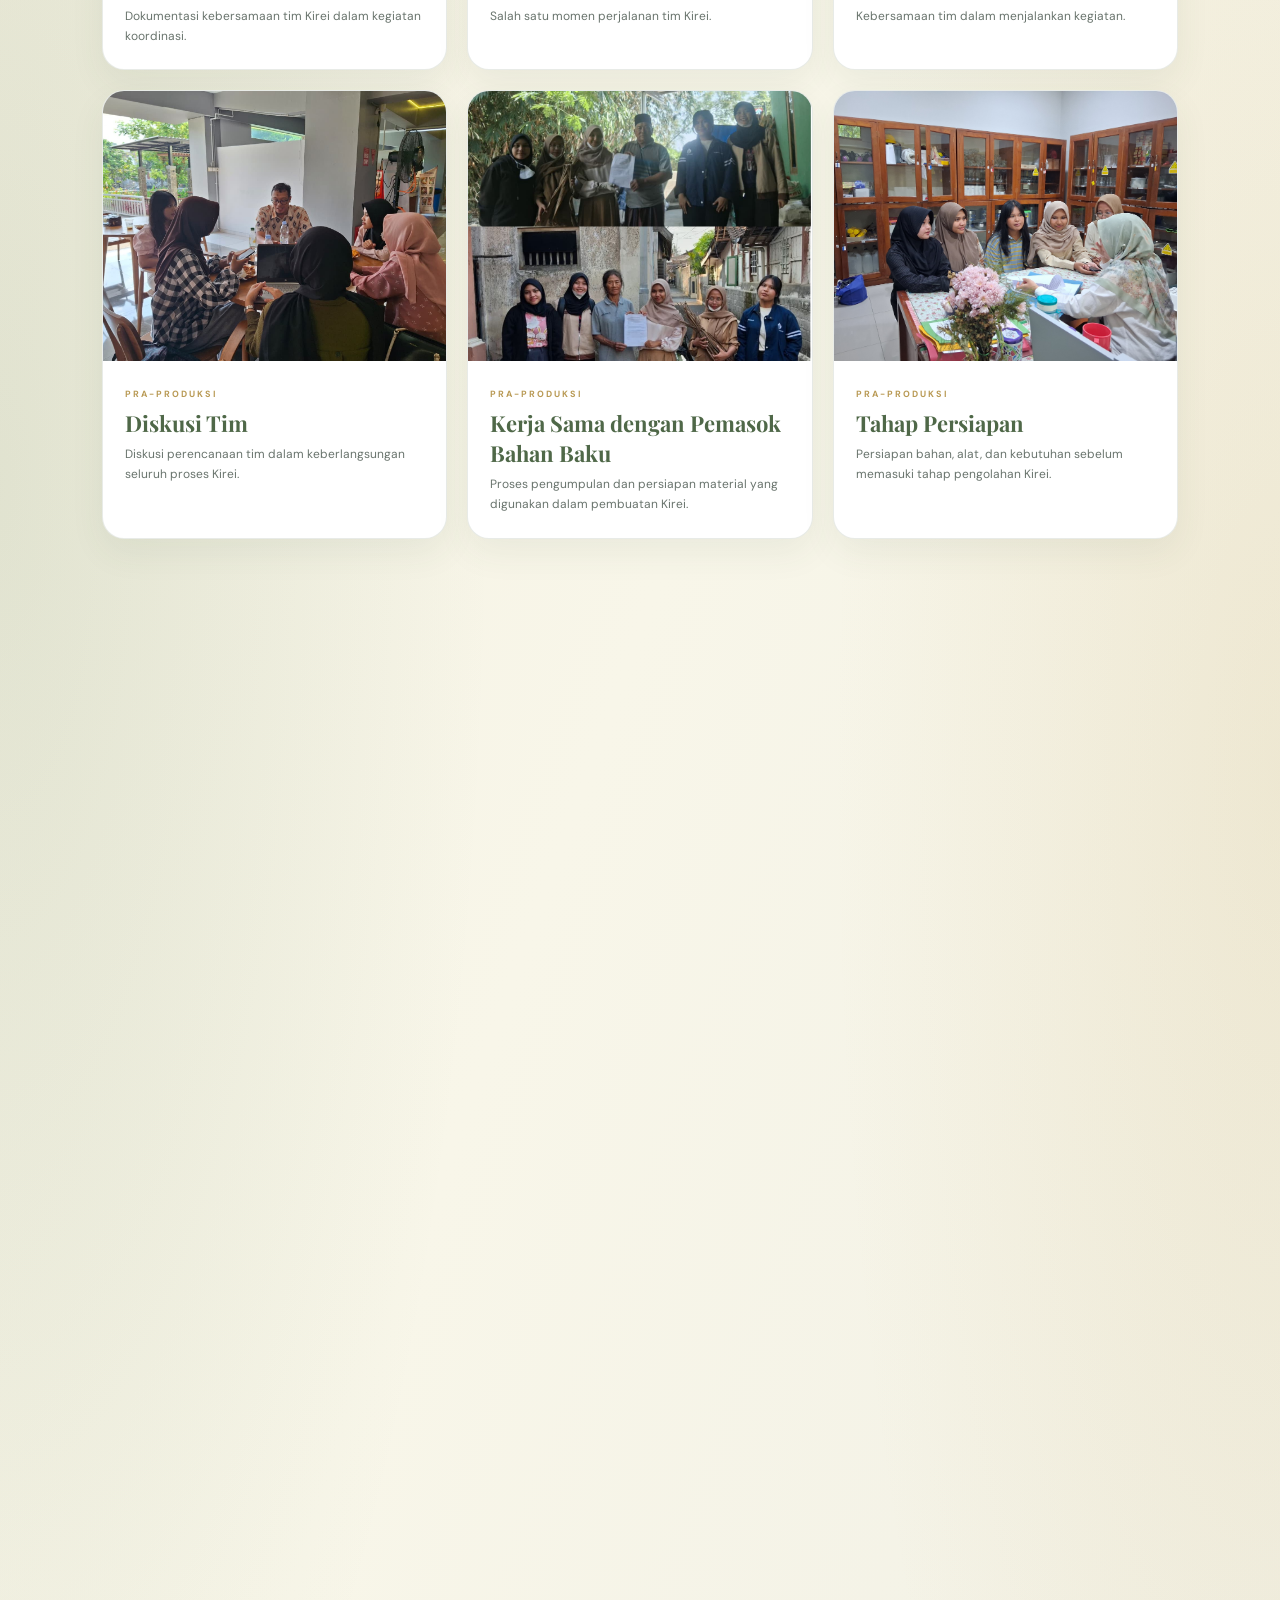
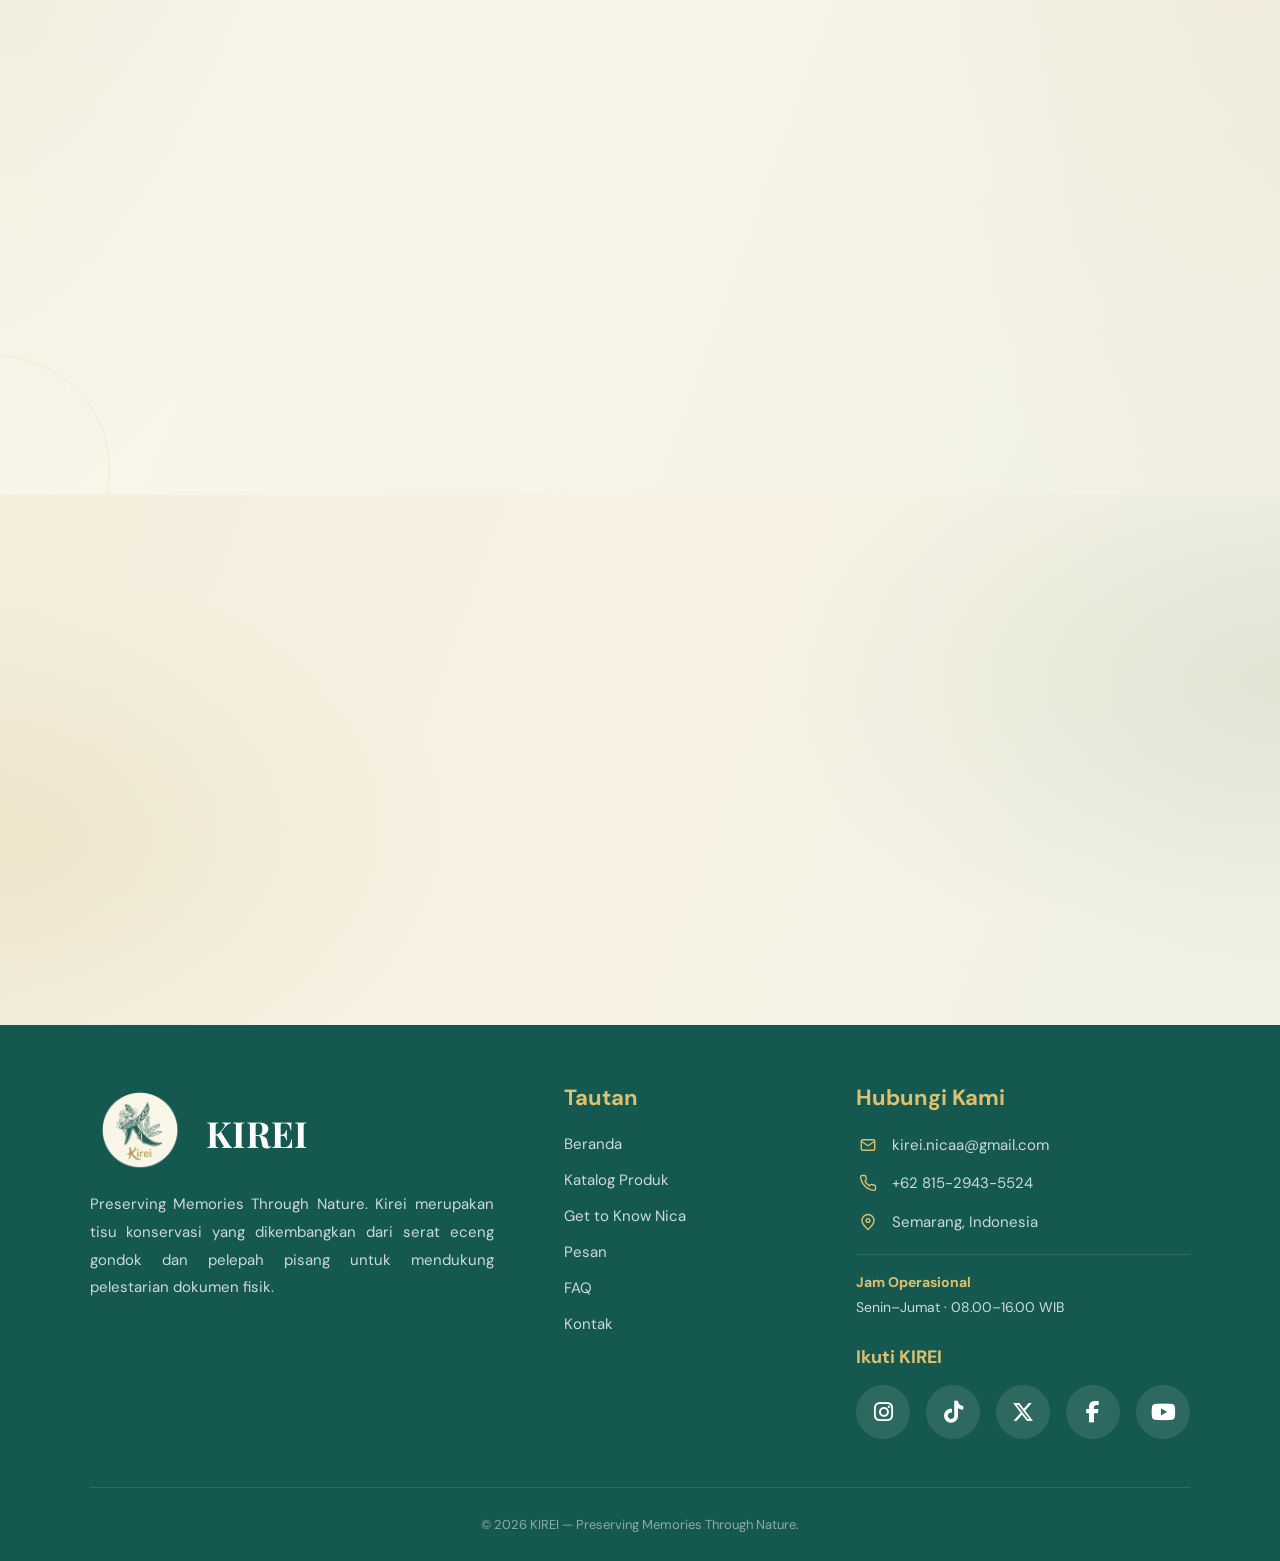
==== commit 0c2f2604: "Update index.html" ====
--- a/index.html
+++ b/index.html
@@ -145,7 +145,6 @@
 
        nav ul {
 		list-style: none;
-		font-family: 'Poppins', sans-serif;
 		display: flex;
 		align-items: center;
 		gap: 38px;
@@ -155,7 +154,7 @@
         nav ul li a {
 
             text-decoration: none;
-			font-family: 'Poppins', sans-serif;
+			font-family: 'DM Sans', sans-serif;
             color: #205F55;
 
             font-size: 17px;
@@ -172,14 +171,12 @@
 
 
         nav ul li a:hover {
-			font-family: 'Poppins', sans-serif;
             color: var(--gold);
 
         }
 
 
         nav ul li a::after {
-		font-family: 'Poppins', sans-serif;
             content: "";
 
             position: absolute;
@@ -3588,6 +3585,60 @@
         font-size: 18px;
     }
 }
+	/* =========================================
+   FOOTER CONTACT — FIX ICON & TEXT ALIGNMENT
+========================================= */
+
+@media (max-width: 767px) {
+
+    .site-footer .contact-list {
+        display: flex;
+        flex-direction: column;
+        gap: 18px;
+        width: 100%;
+    }
+
+    .site-footer .contact-item {
+        display: flex !important;
+        flex-direction: row !important;
+        align-items: center !important;
+        width: 100%;
+        min-width: 0;
+        gap: 14px;
+        font-size: 13px;
+        line-height: 1.5;
+    }
+
+    .site-footer .contact-icon {
+        width: 24px !important;
+        height: 24px !important;
+        min-width: 24px !important;
+        flex: 0 0 24px !important;
+
+        display: flex;
+        align-items: center;
+        justify-content: center;
+
+        padding: 0 !important;
+        margin: 0 !important;
+    }
+
+    .site-footer .contact-icon svg {
+        width: 20px;
+        height: 20px;
+        display: block;
+    }
+
+    .site-footer .contact-item a,
+    .site-footer .contact-item > span:last-child {
+        display: block;
+        min-width: 0;
+        margin: 0;
+        padding: 0;
+        overflow-wrap: anywhere;
+        word-break: normal;
+    }
+}
 
 
 			
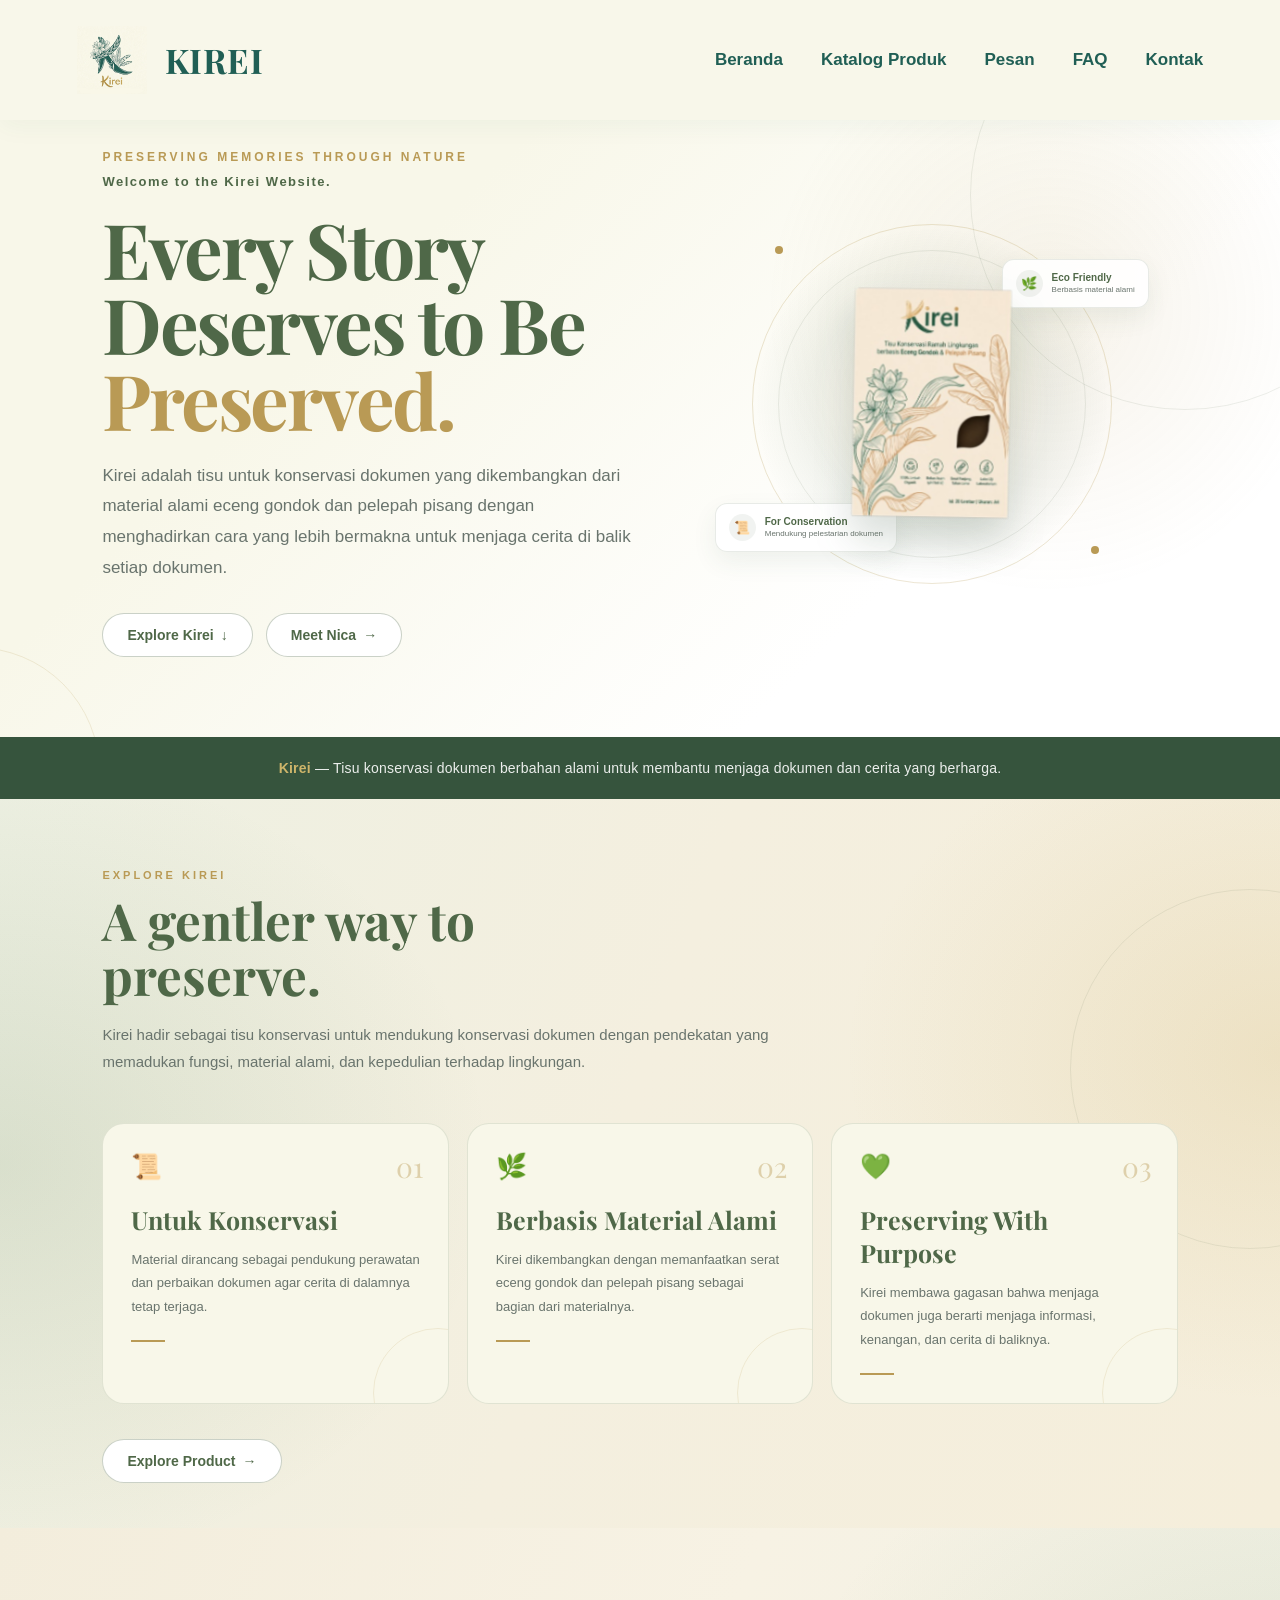
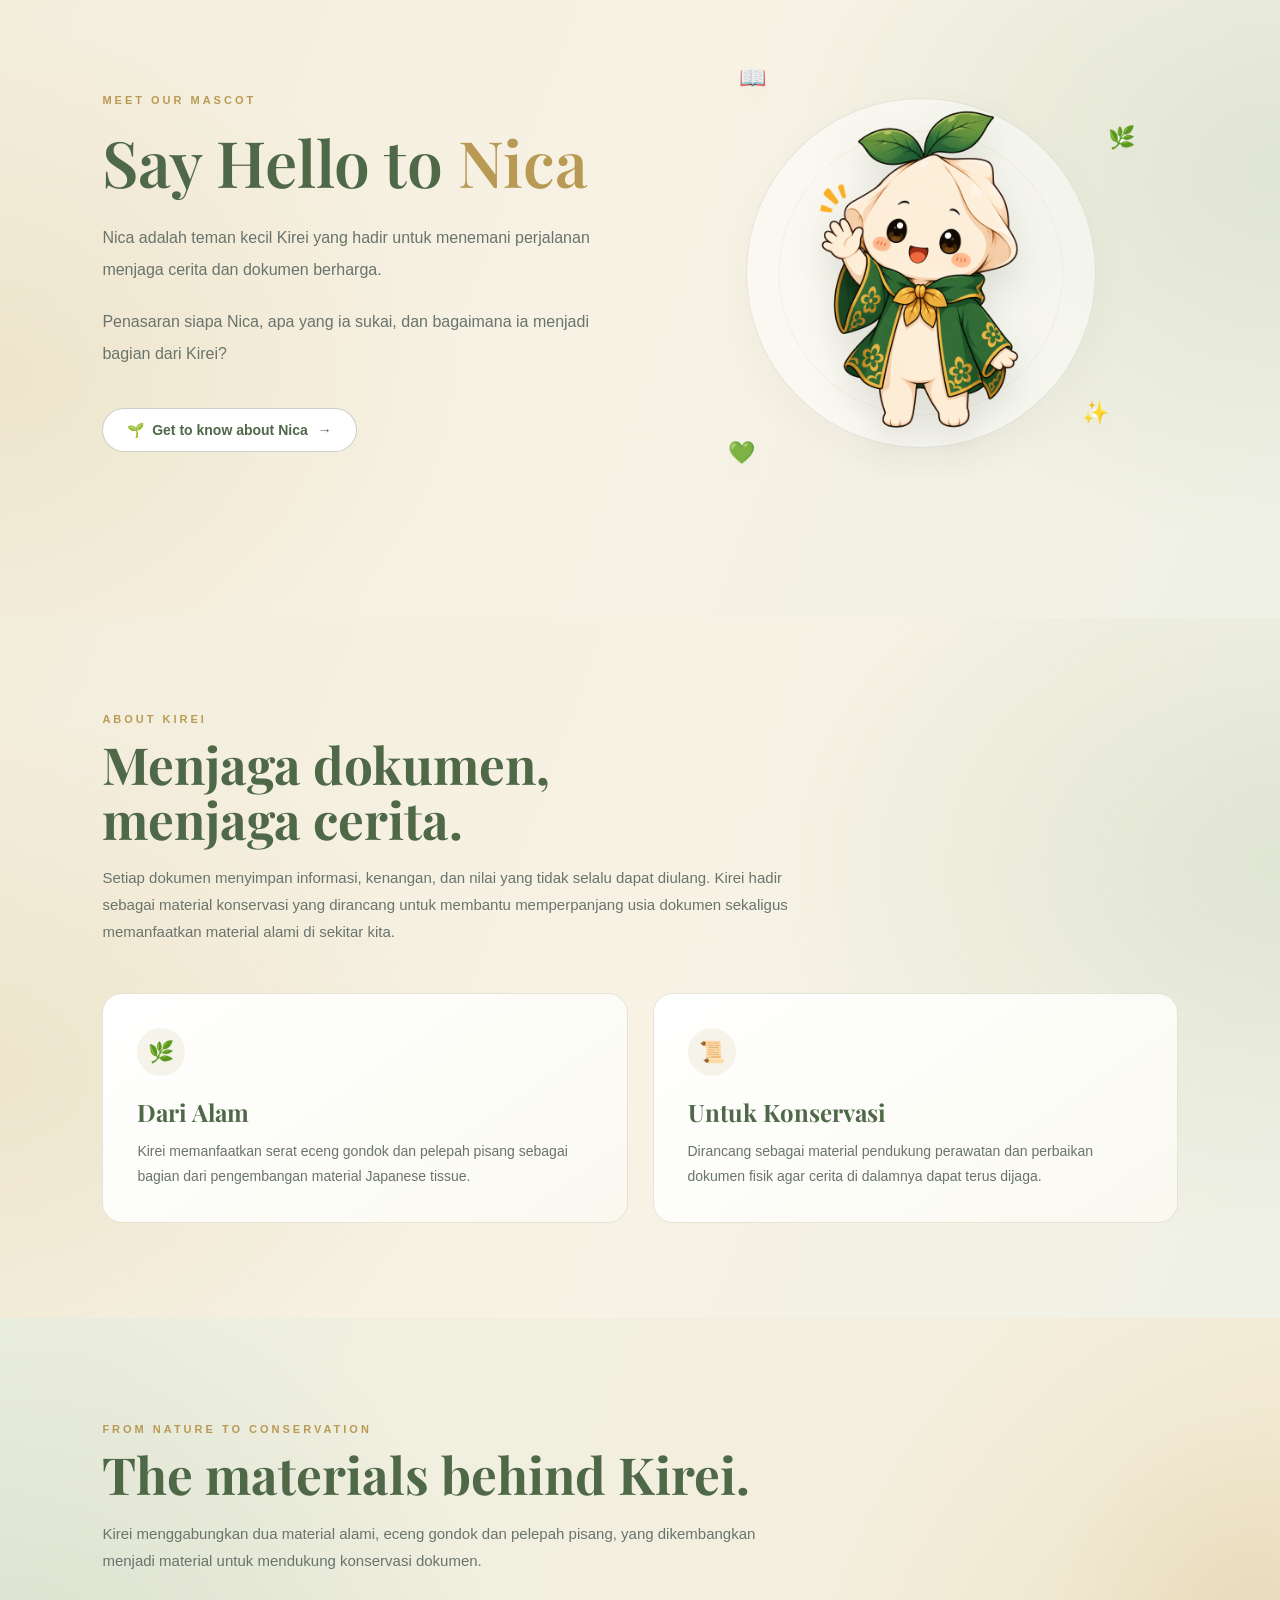
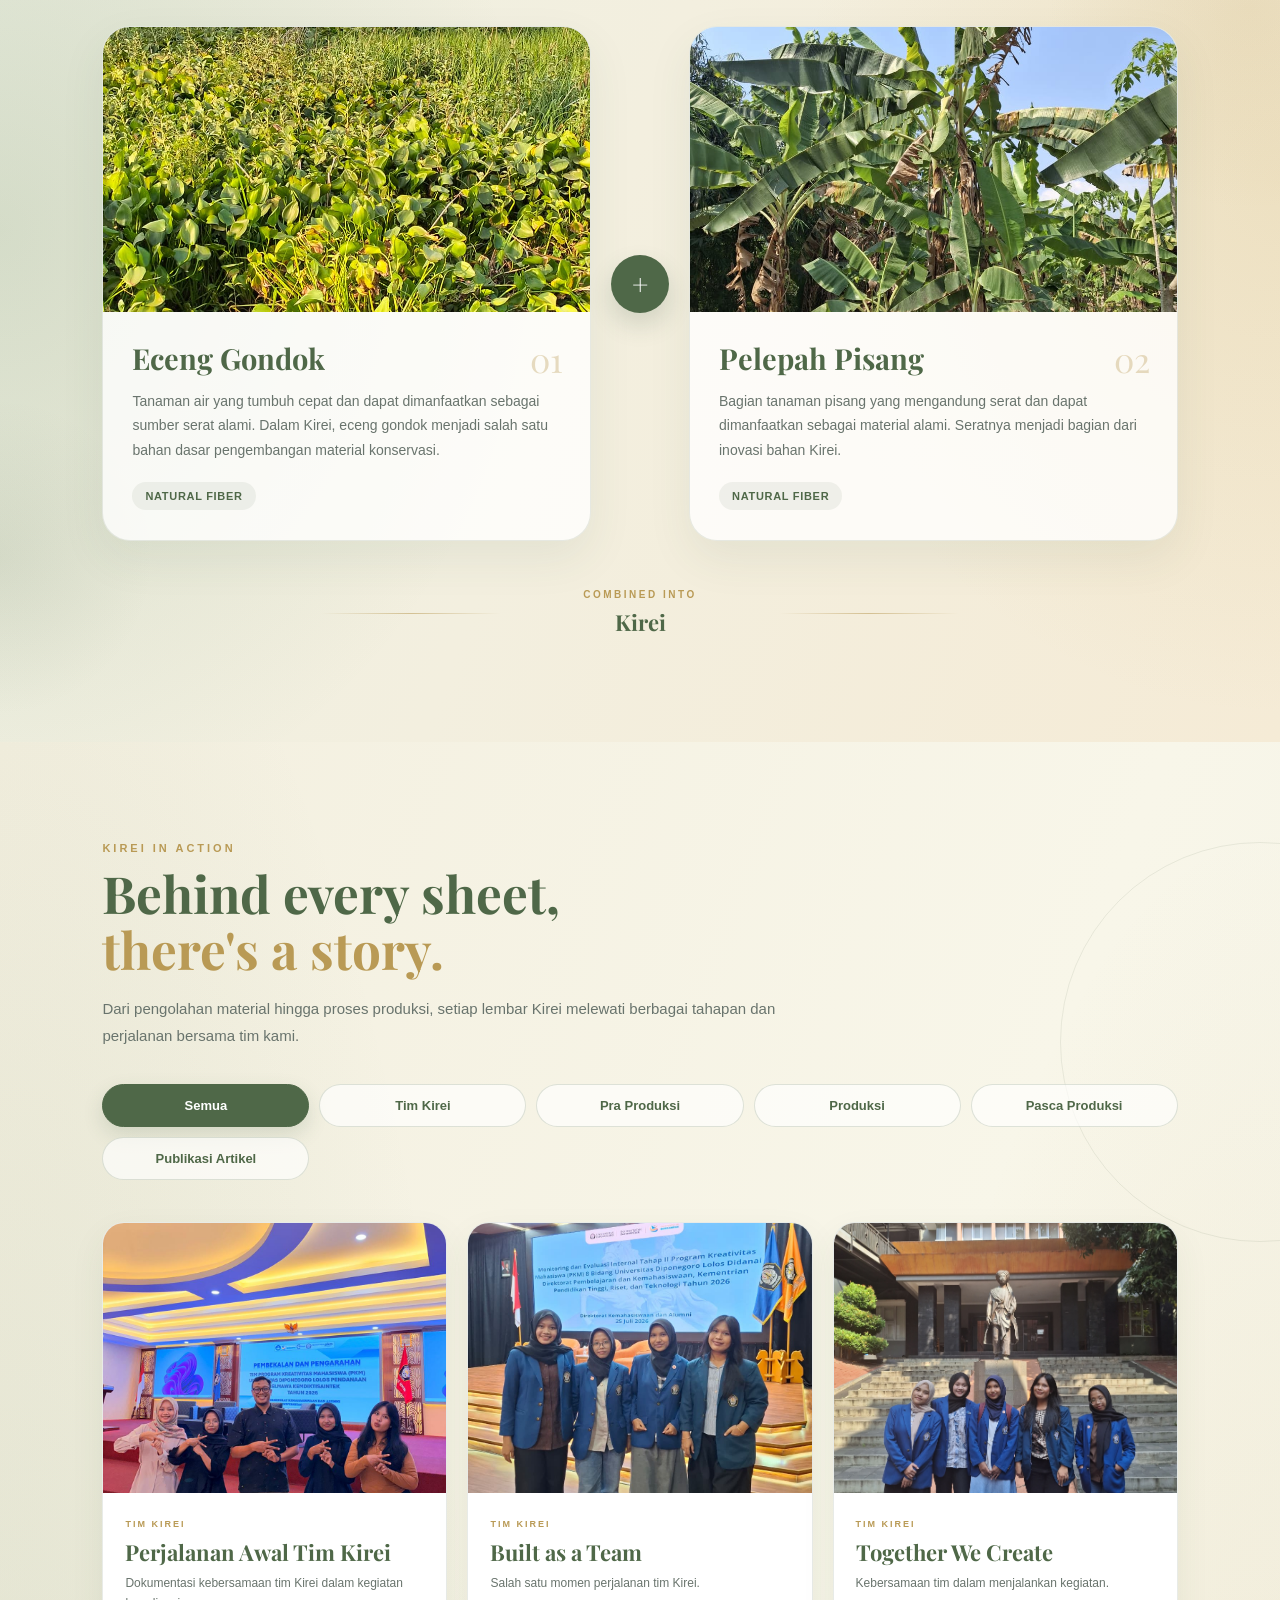
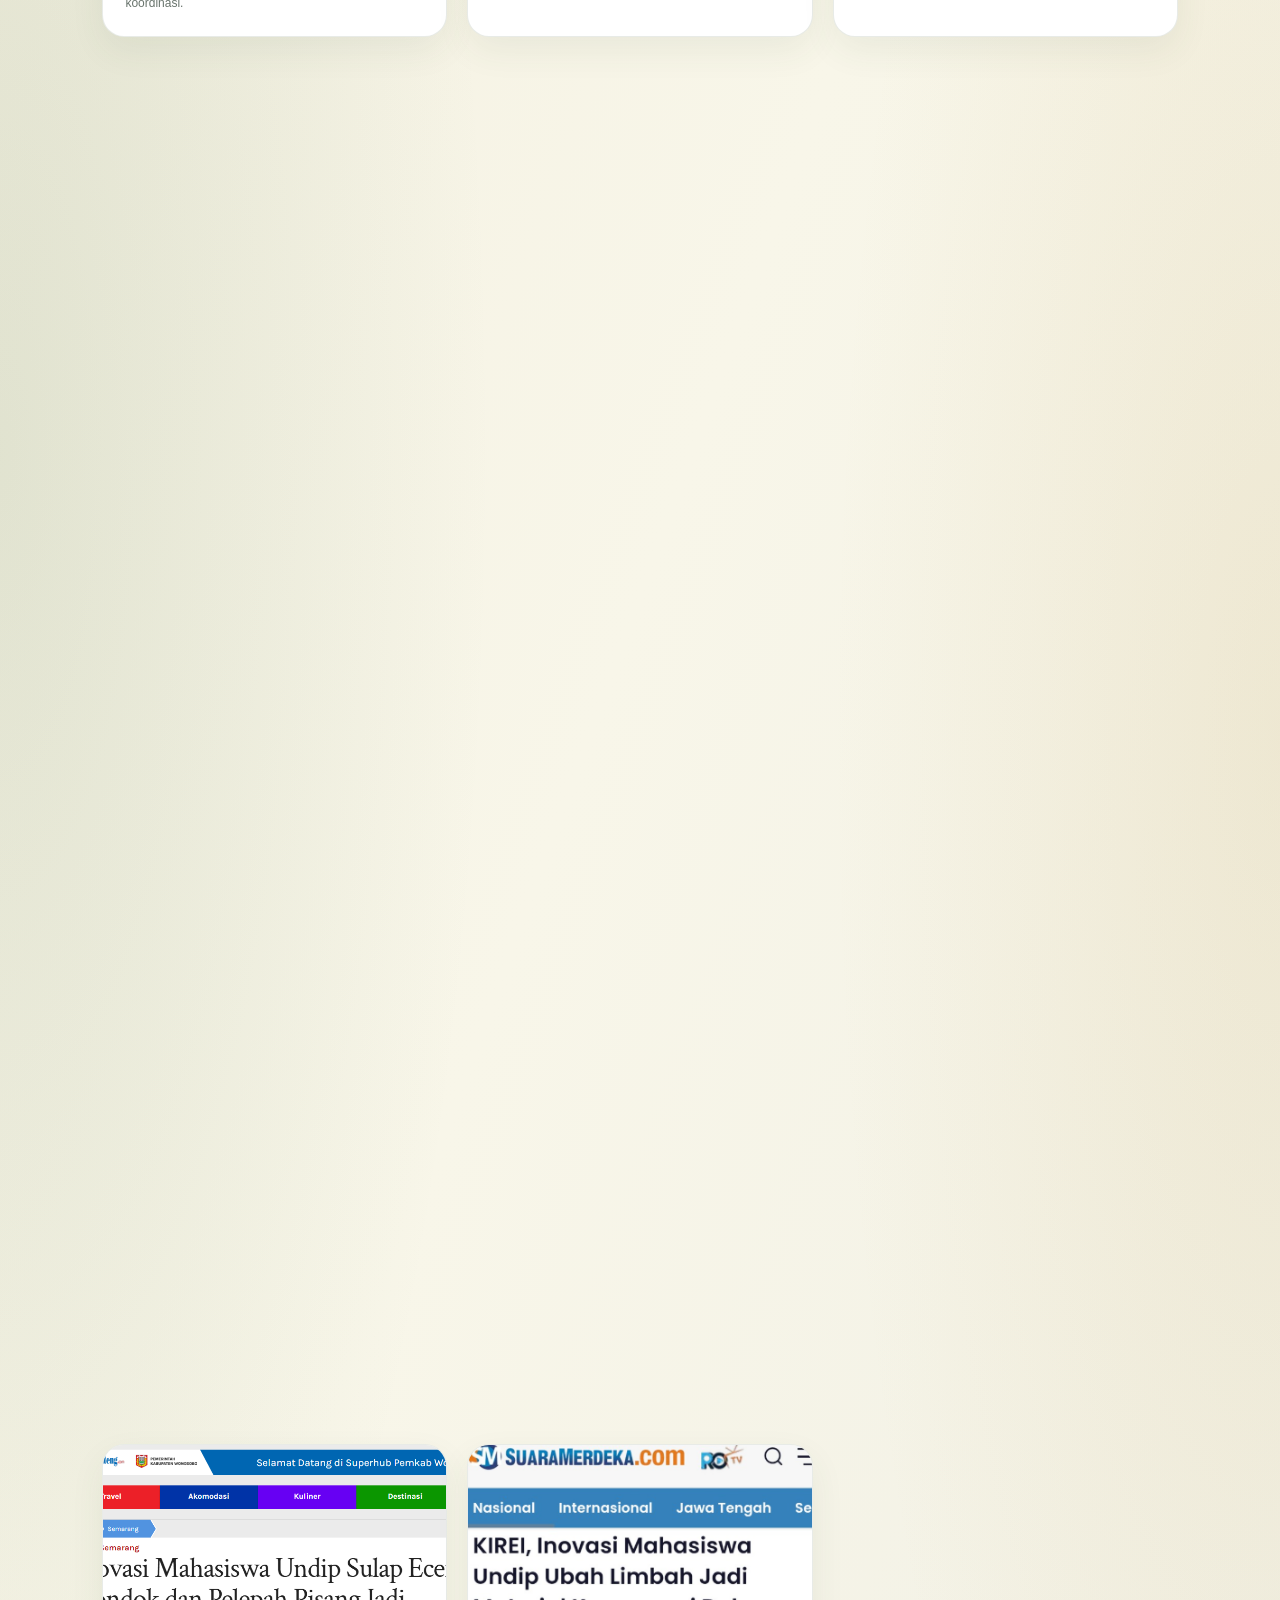
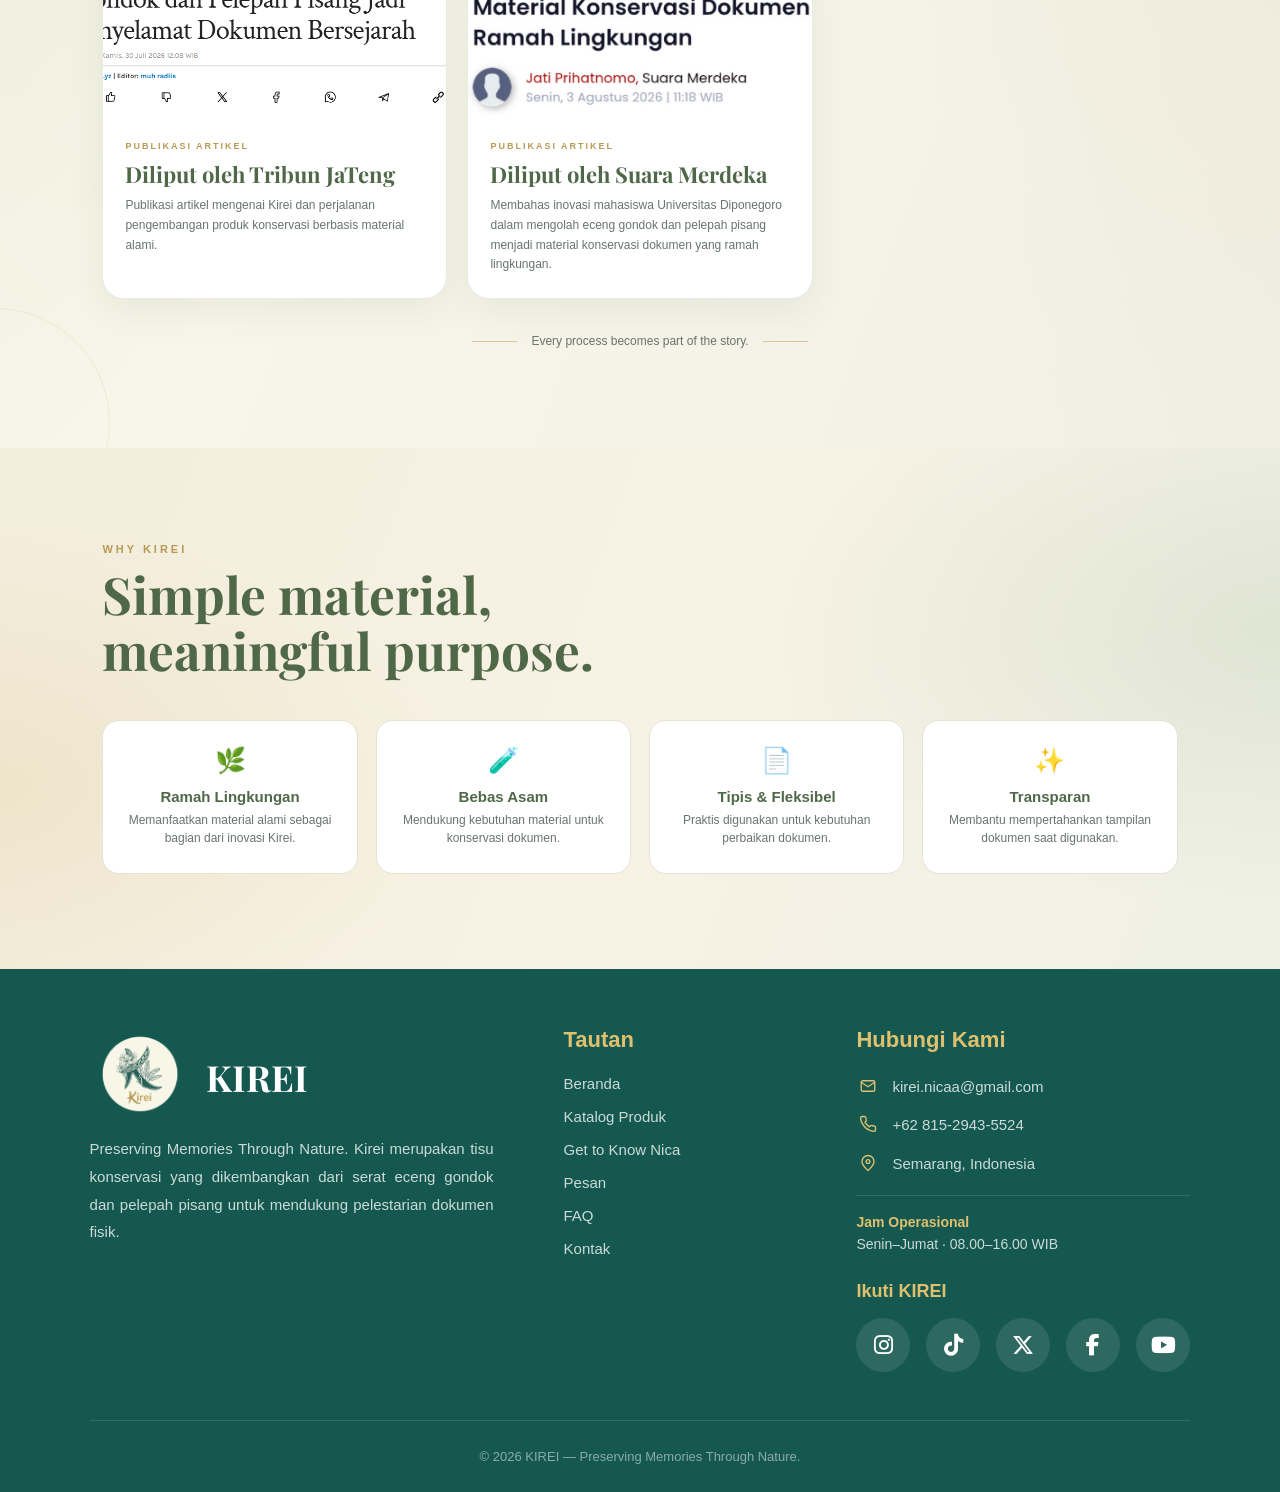
==== commit f4ec26db: "Update index.html" ====
--- a/index.html
+++ b/index.html
@@ -12,8 +12,8 @@
 
     <link rel="preconnect" href="https://fonts.googleapis.com">
     <link rel="preconnect" href="https://fonts.gstatic.com" crossorigin>
-    <link href="https://fonts.googleapis.com/css2?family=DM+Sans:wght@400;500;600;700&family=Playfair+Display:wght@600;700&display=swap" rel="stylesheet">
-
+ <link href="https://fonts.googleapis.com/css2?family=Playfair+Display:wght@500;600;700&family=Poppins:wght@400;500;600;700&display=swap"
+          rel="stylesheet">
     <style>
         :root {
             --cream: #f8f7e9;
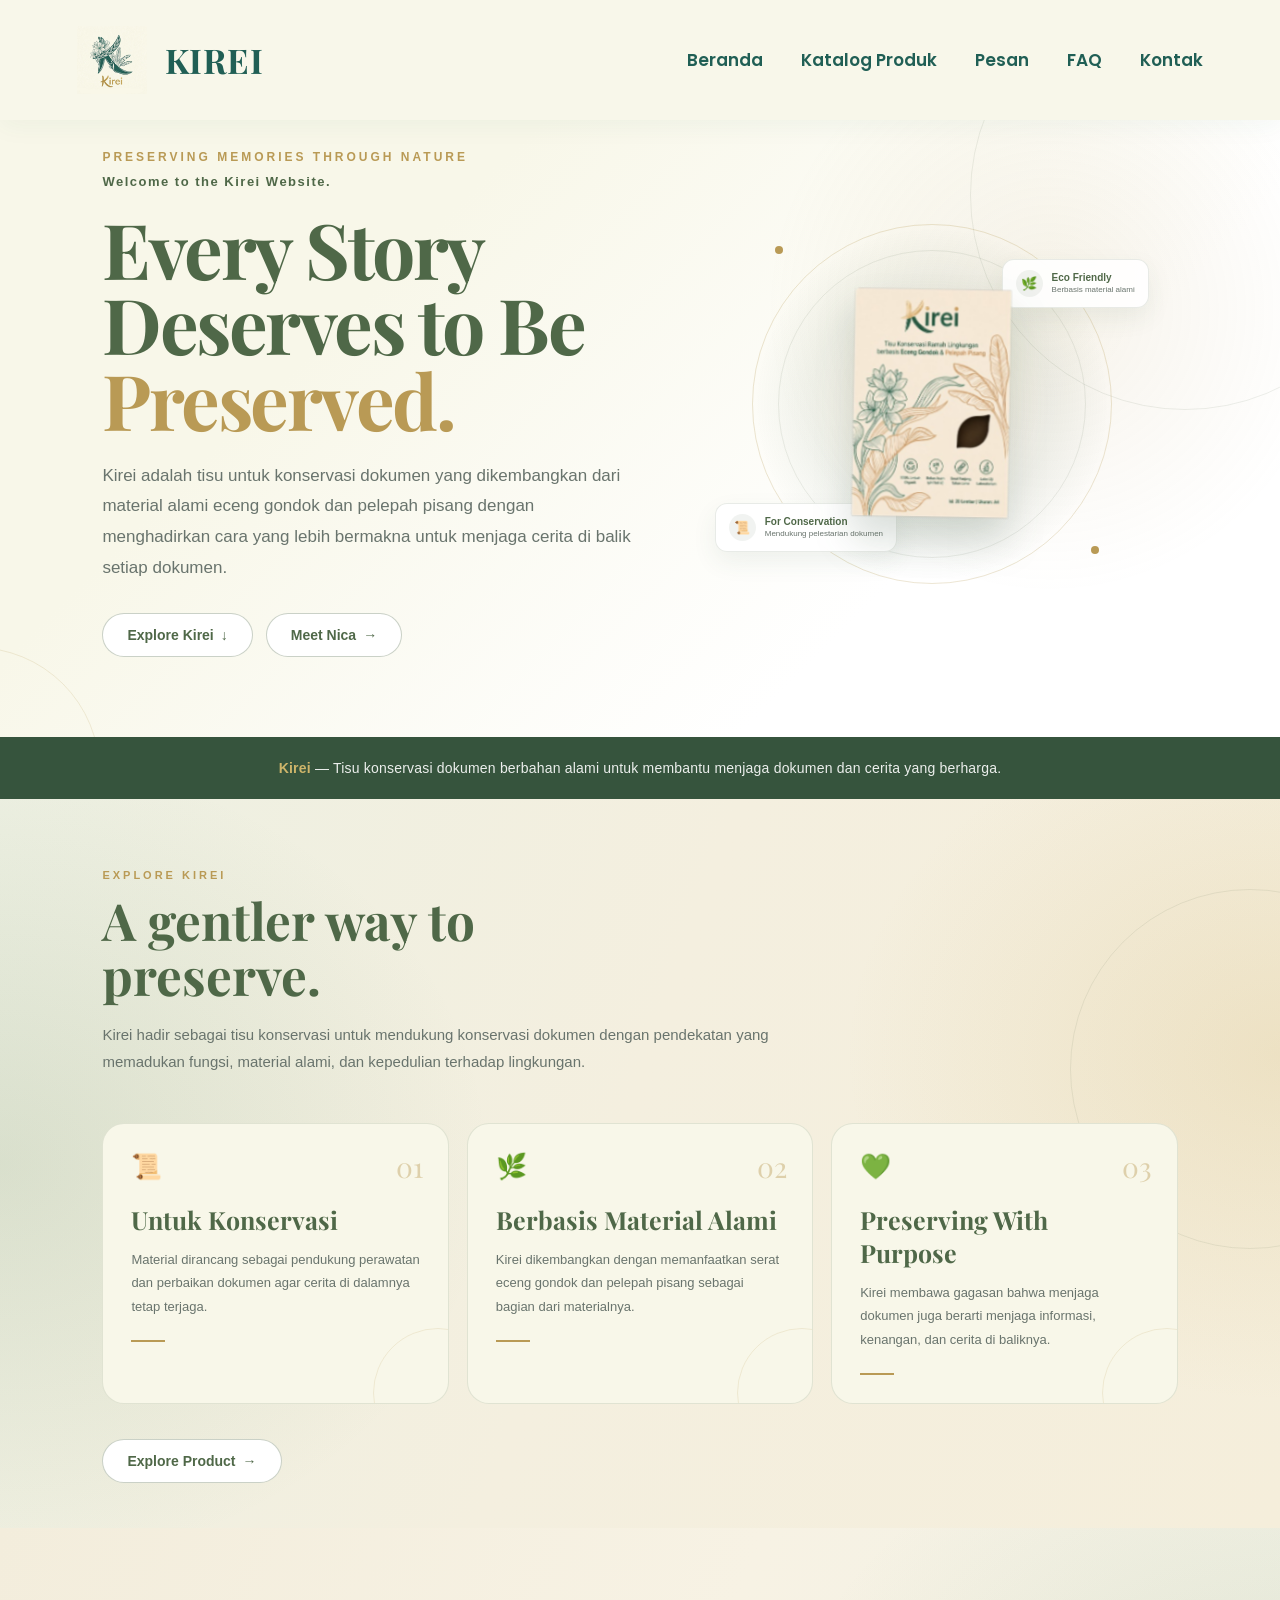
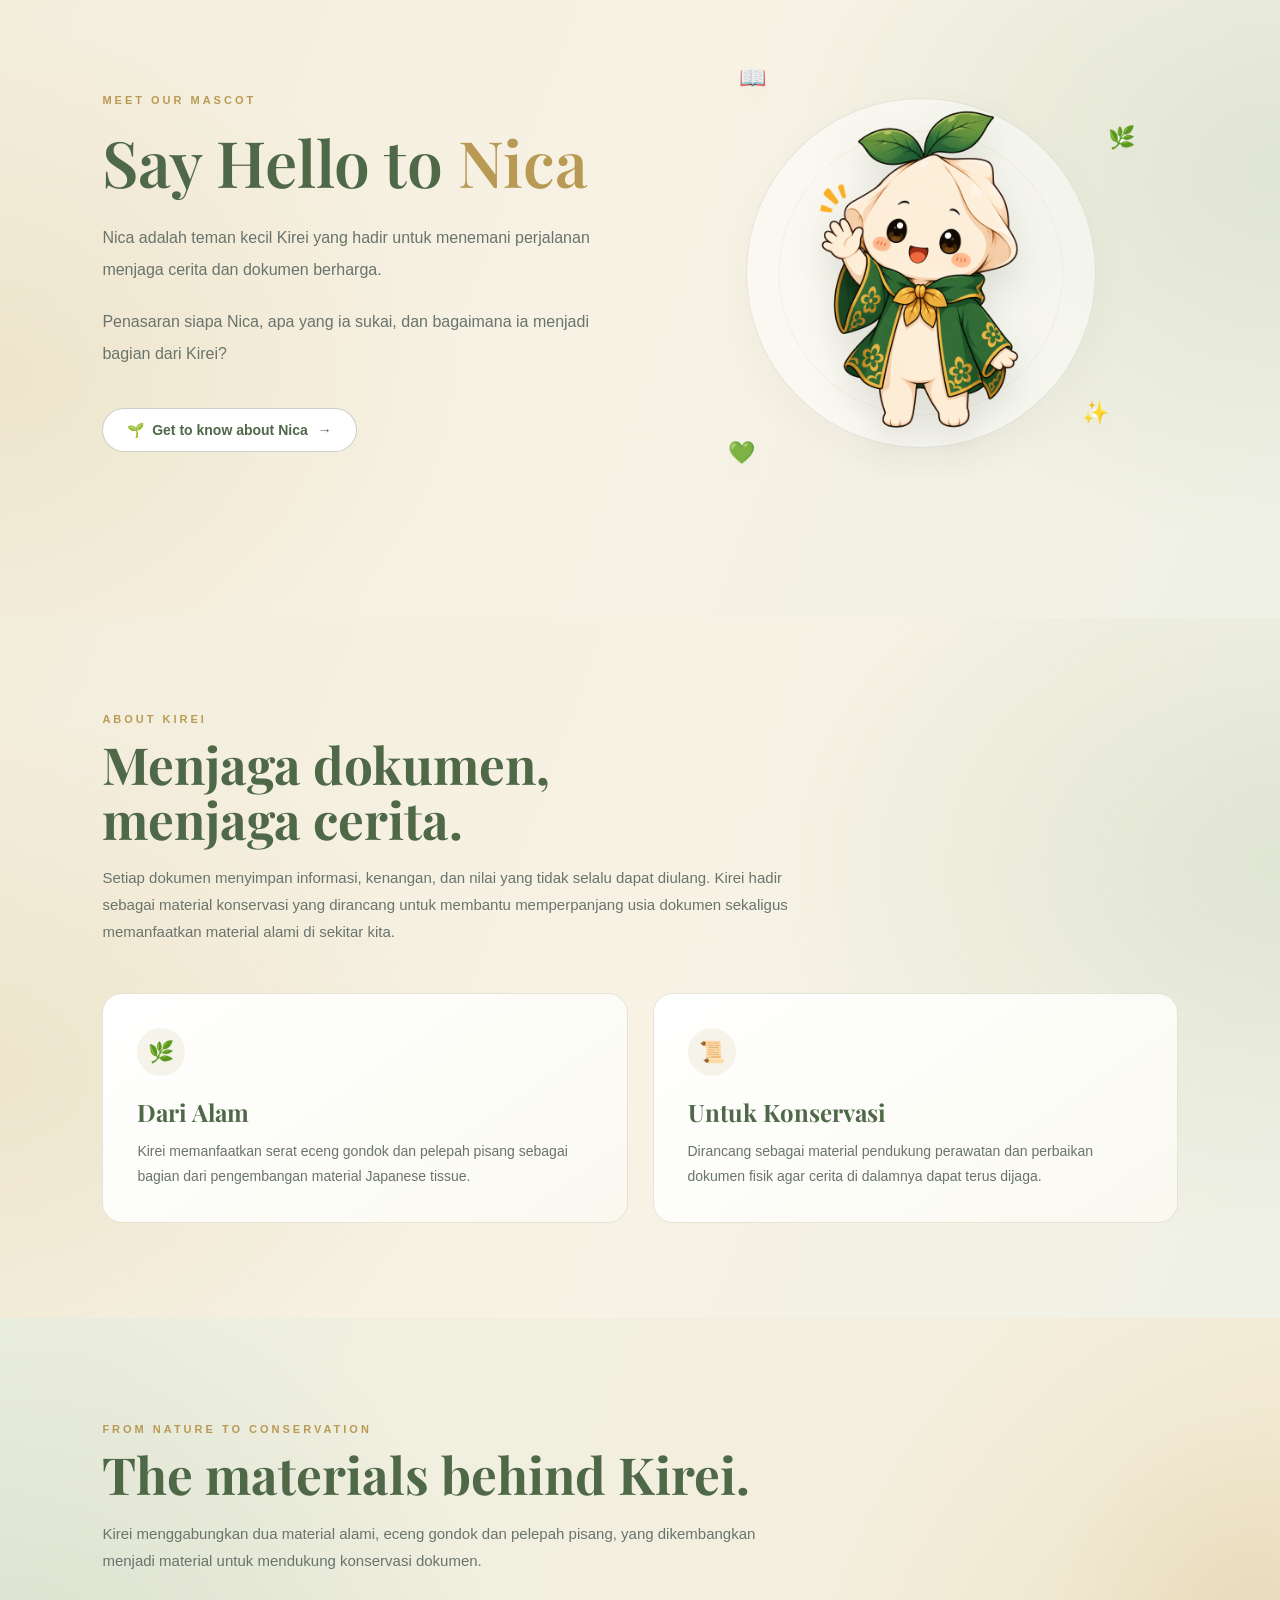
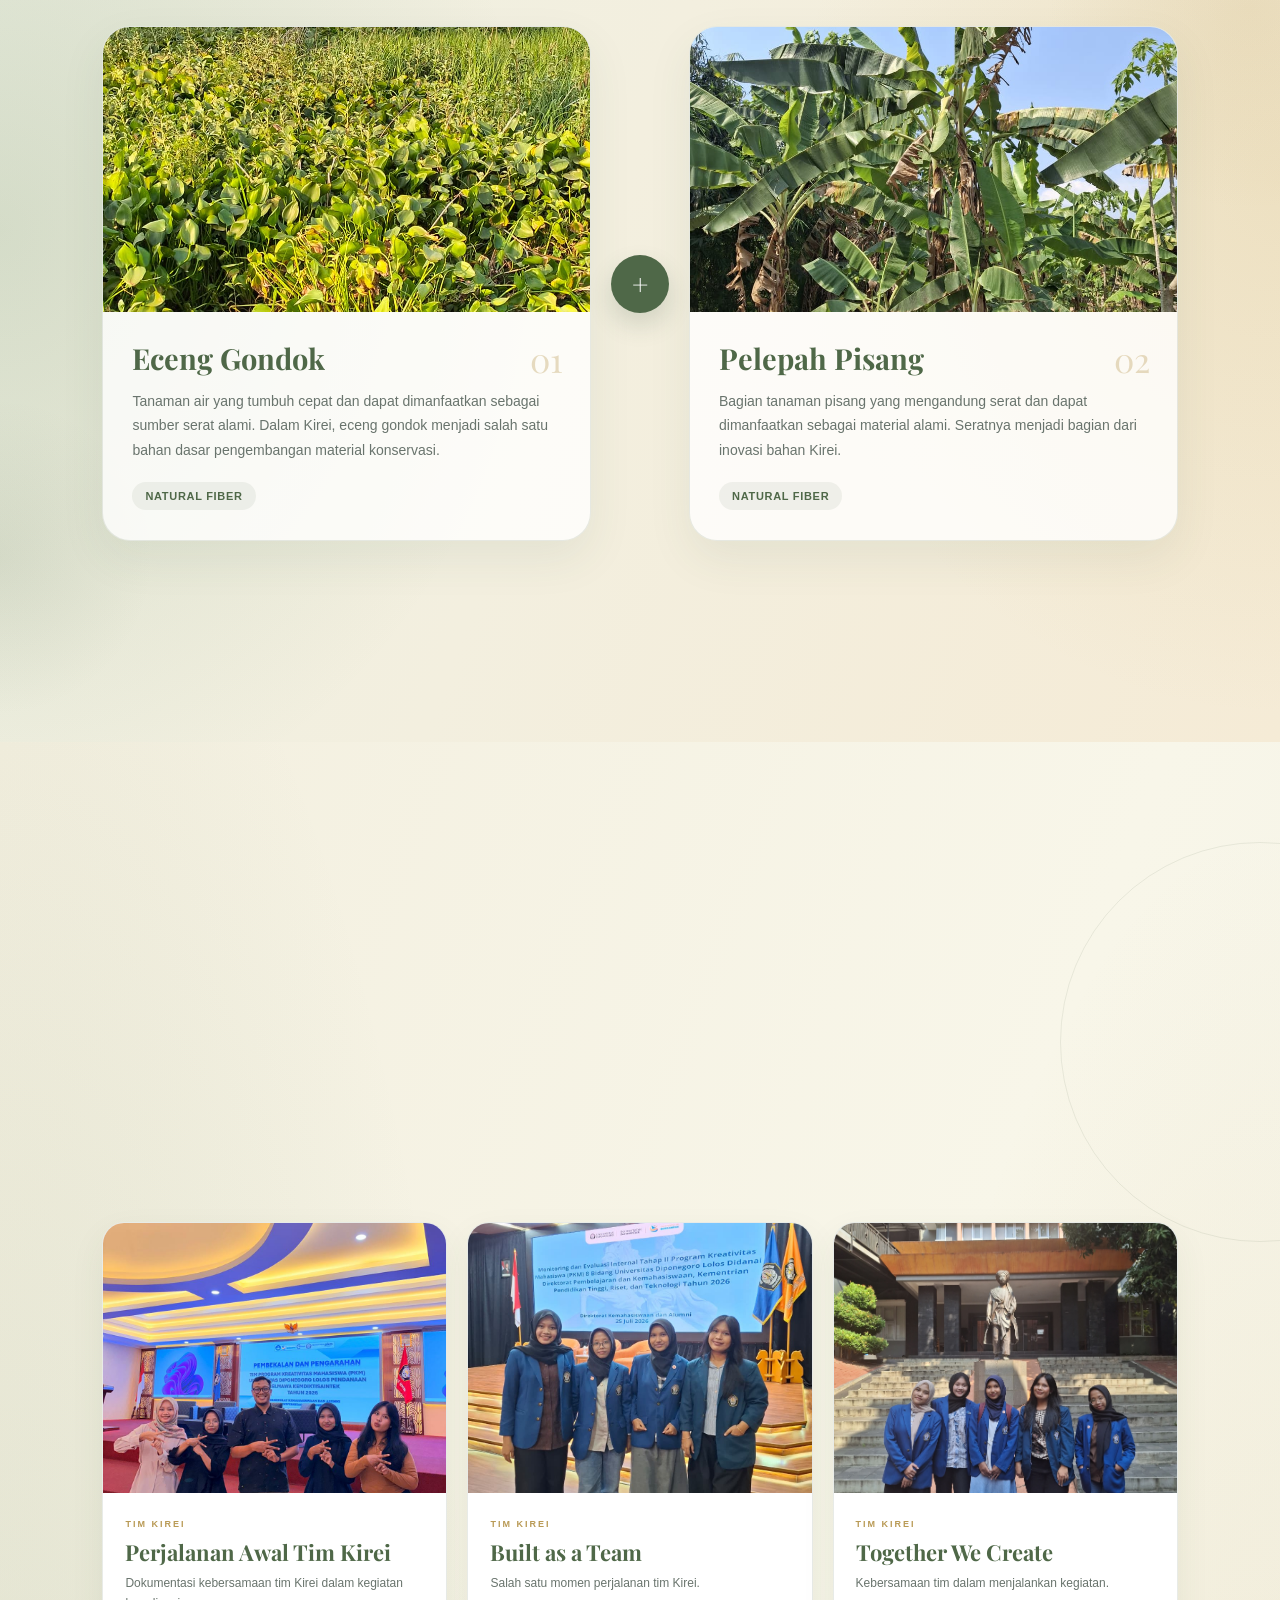
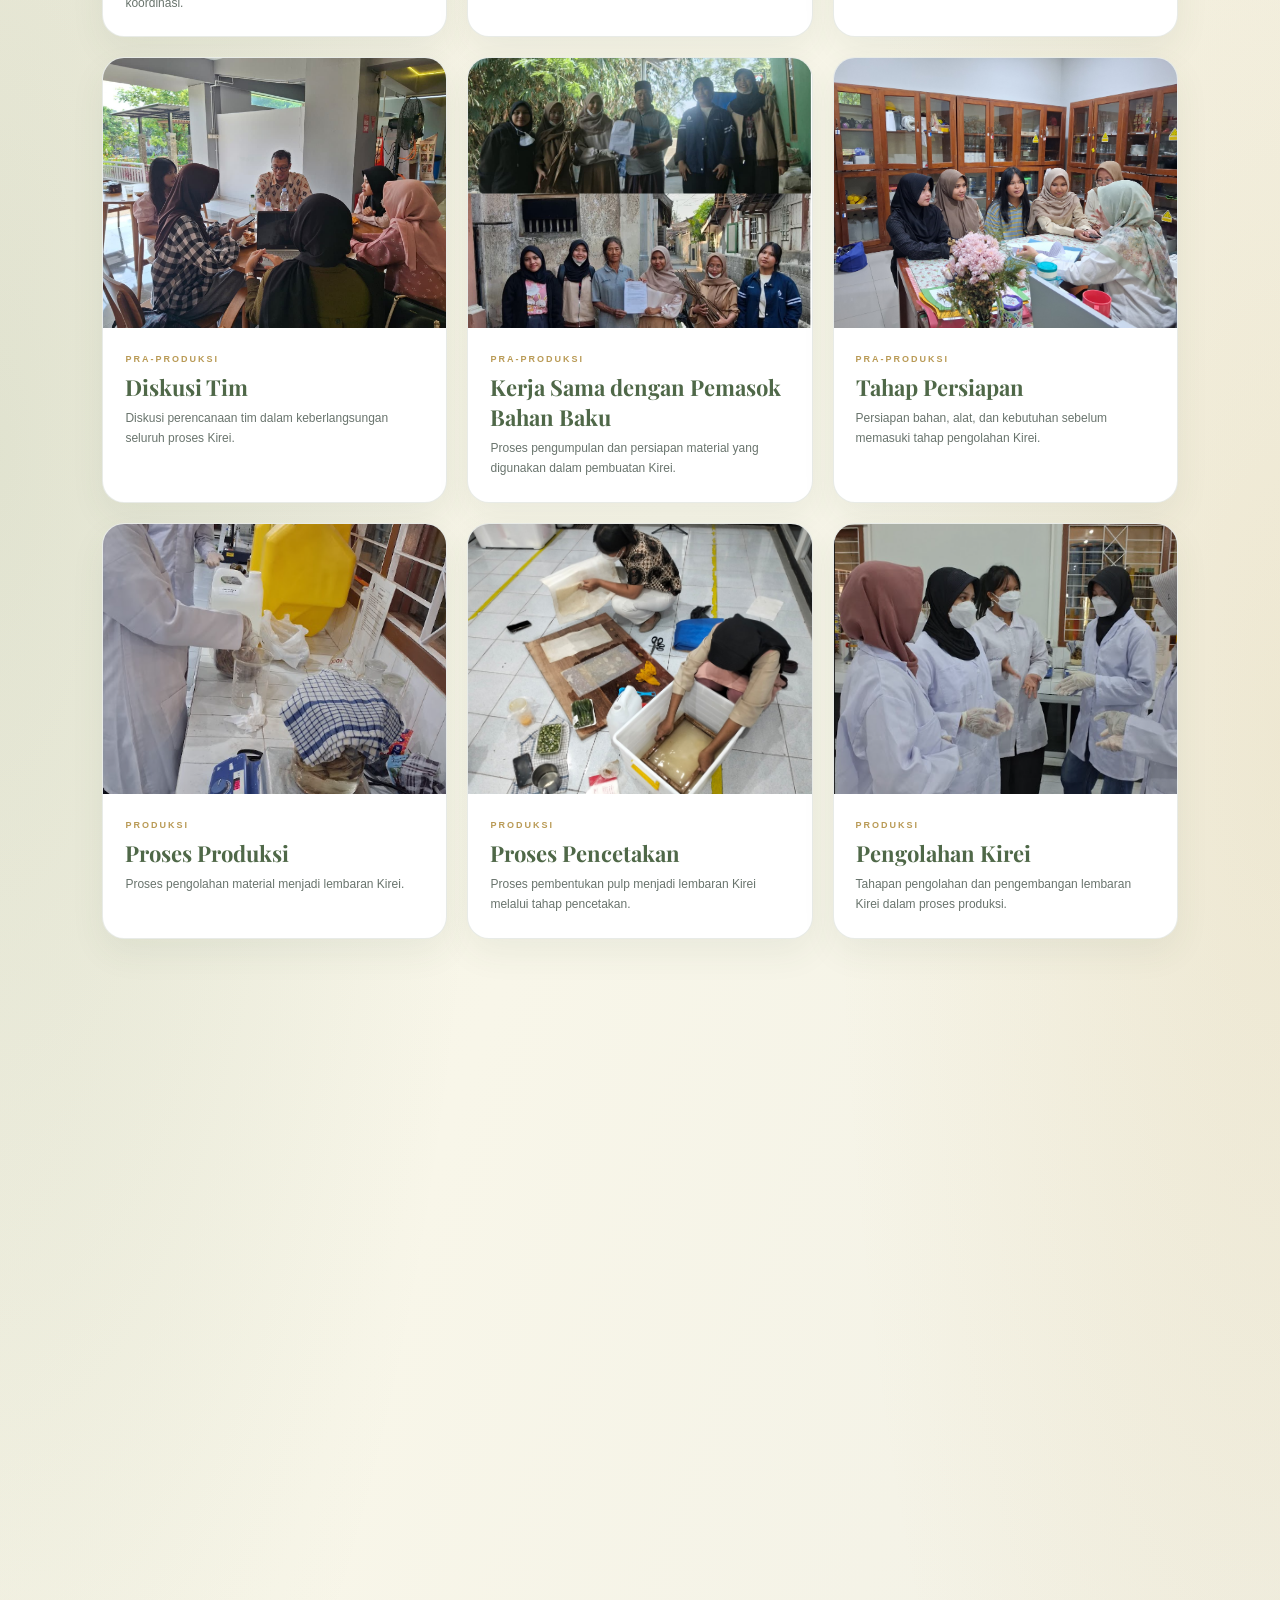
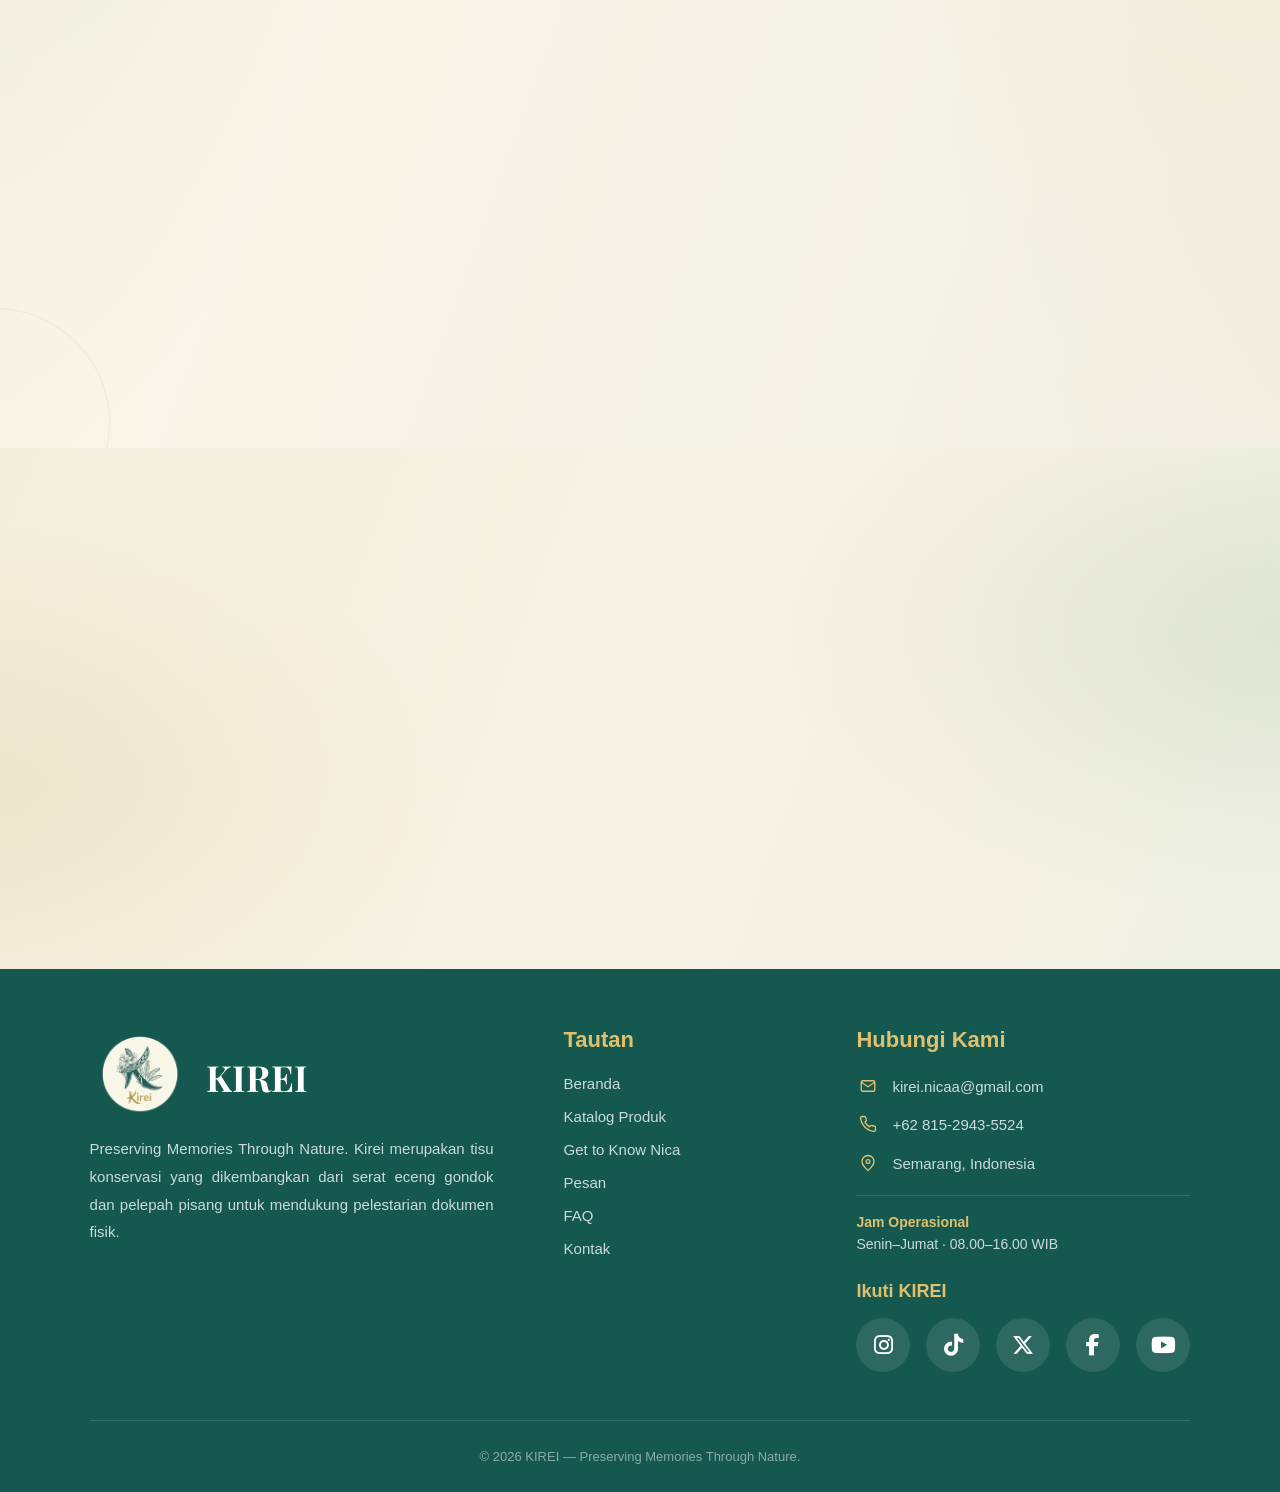
==== commit 35e4517e: "Update index.html" ====
--- a/index.html
+++ b/index.html
@@ -154,7 +154,7 @@
         nav ul li a {
 
             text-decoration: none;
-			font-family: 'DM Sans', sans-serif;
+			font-family: 'Poppins', sans-serif;
             color: #205F55;
 
             font-size: 17px;
@@ -172,13 +172,13 @@
 
         nav ul li a:hover {
             color: var(--gold);
-
+font-family: 'Poppins', sans-serif;
         }
 
 
         nav ul li a::after {
             content: "";
-
+font-family: 'Poppins', sans-serif;
             position: absolute;
 
             left: 50%;
@@ -199,9 +199,9 @@
 
 
         nav ul li a:hover::after,
-
+font-family: 'Poppins', sans-serif;
         nav ul li a.active::after {
-
+font-family: 'Poppins', sans-serif;
             width: 100%;
 
         }
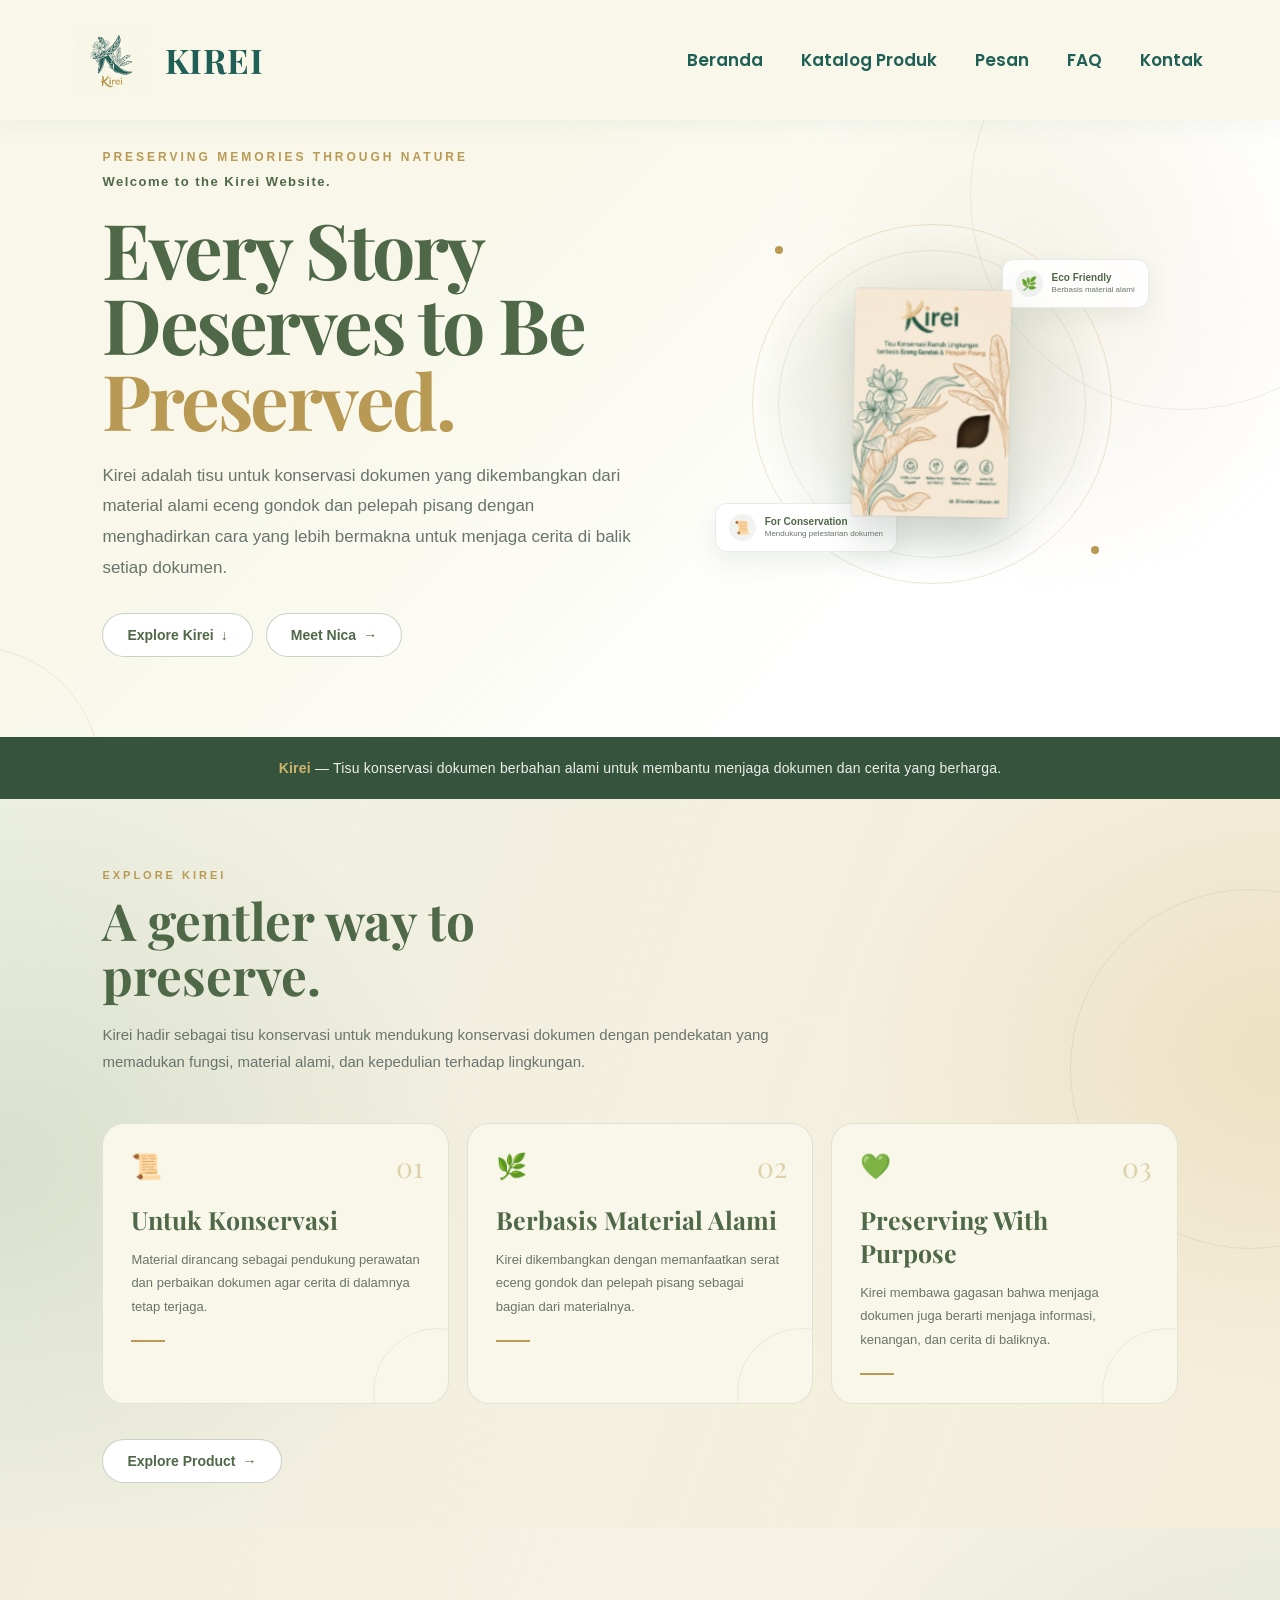
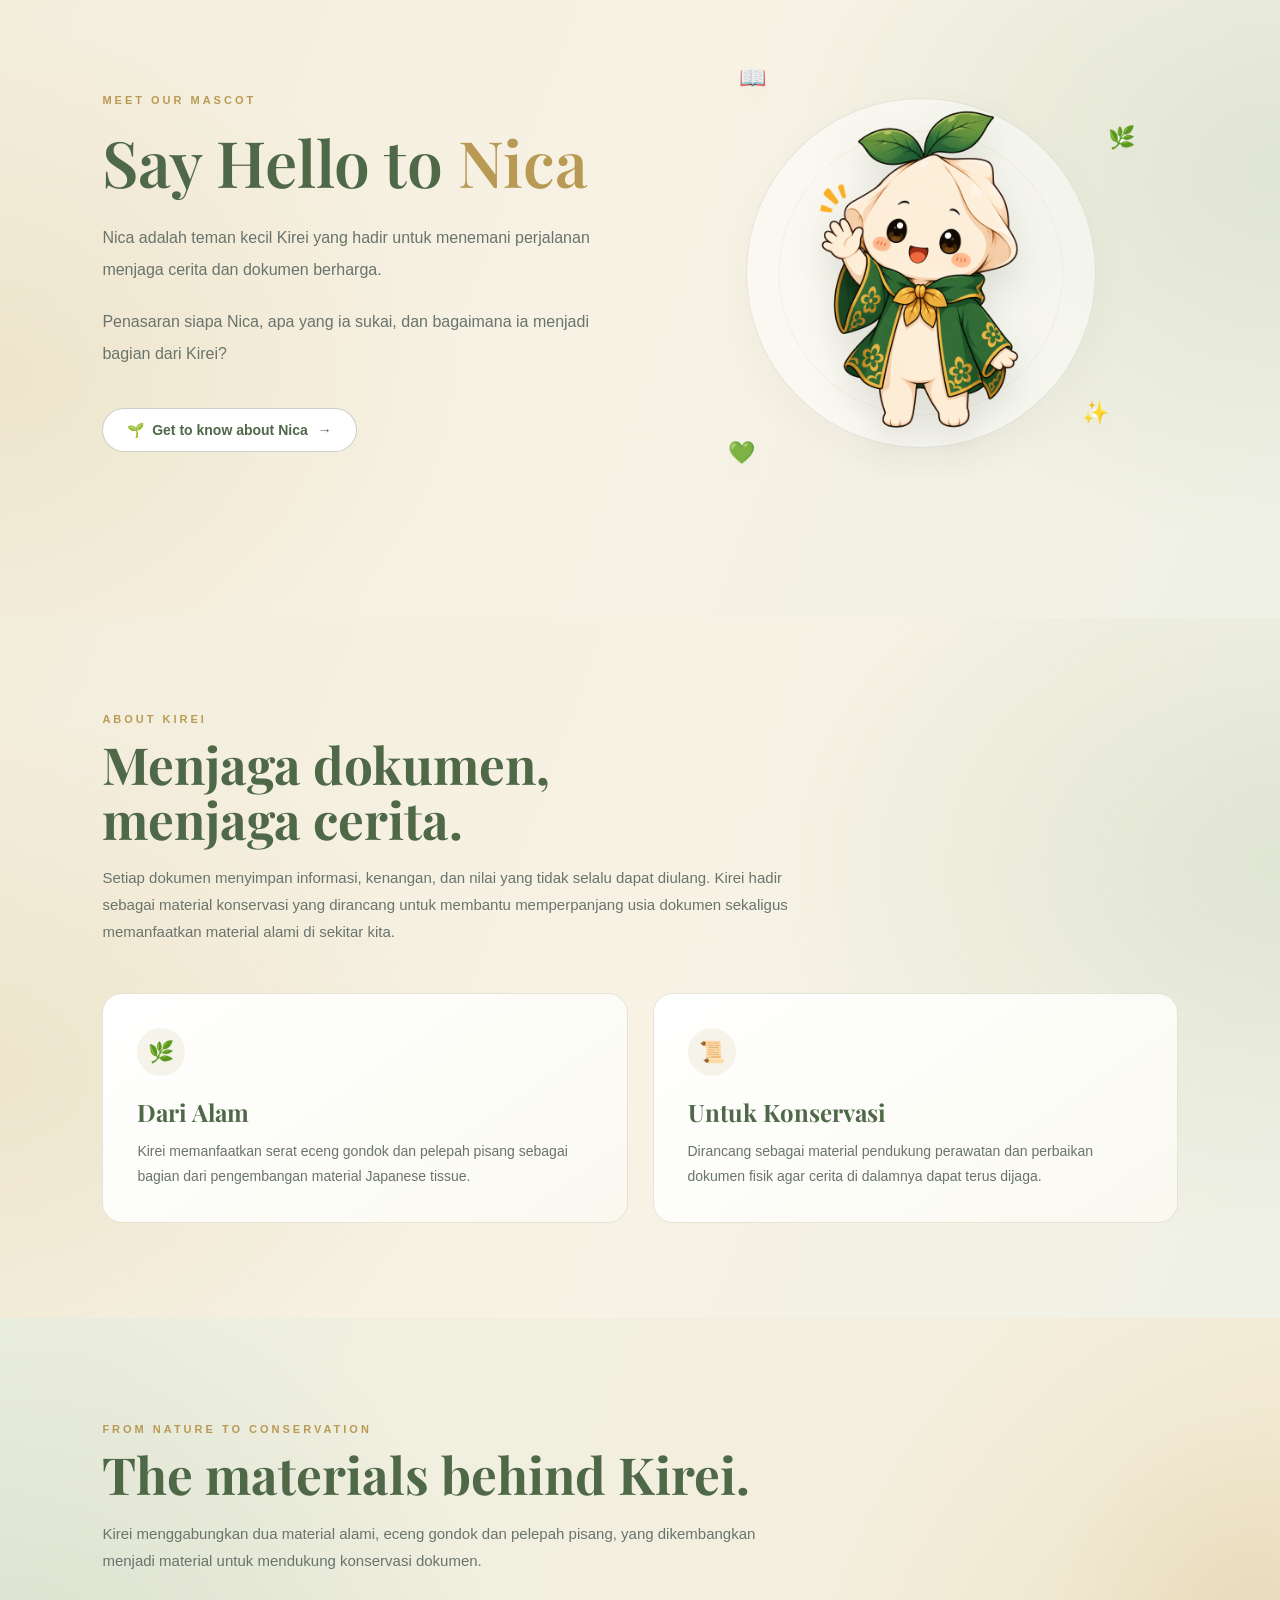
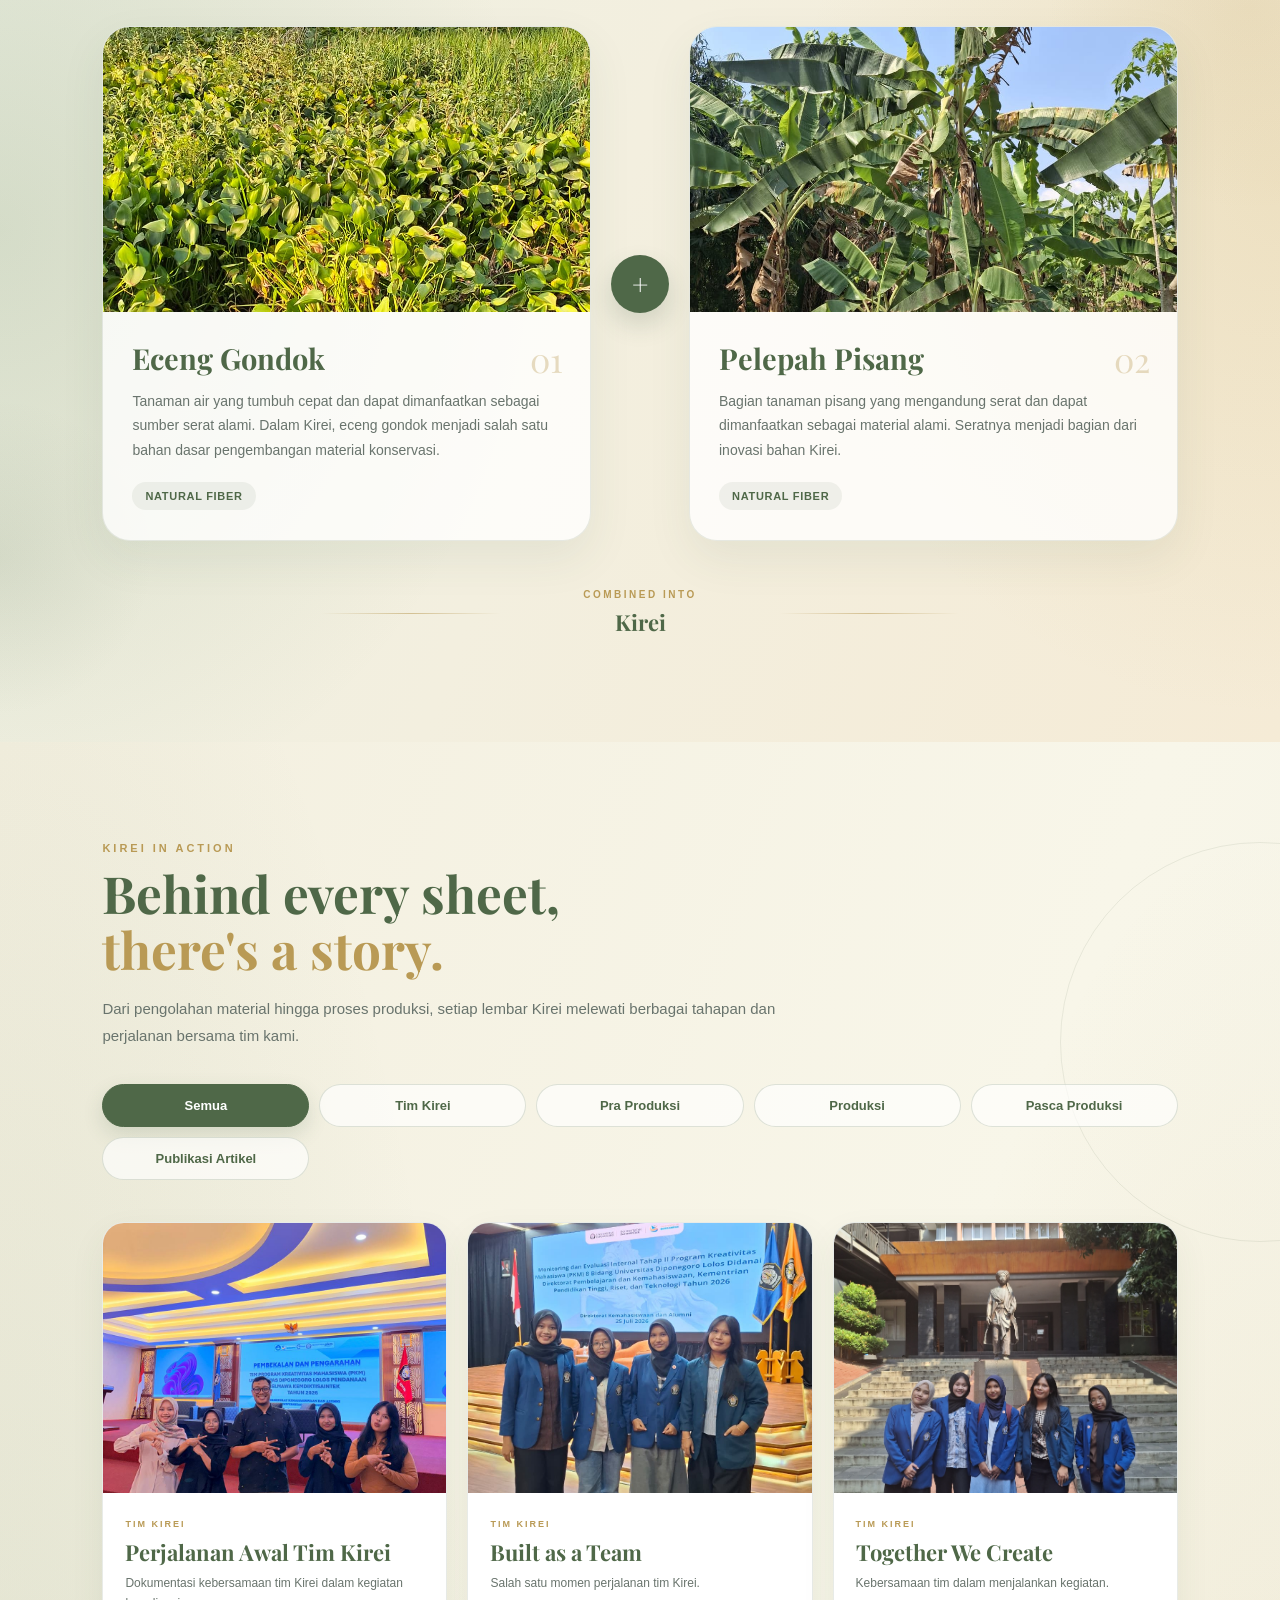
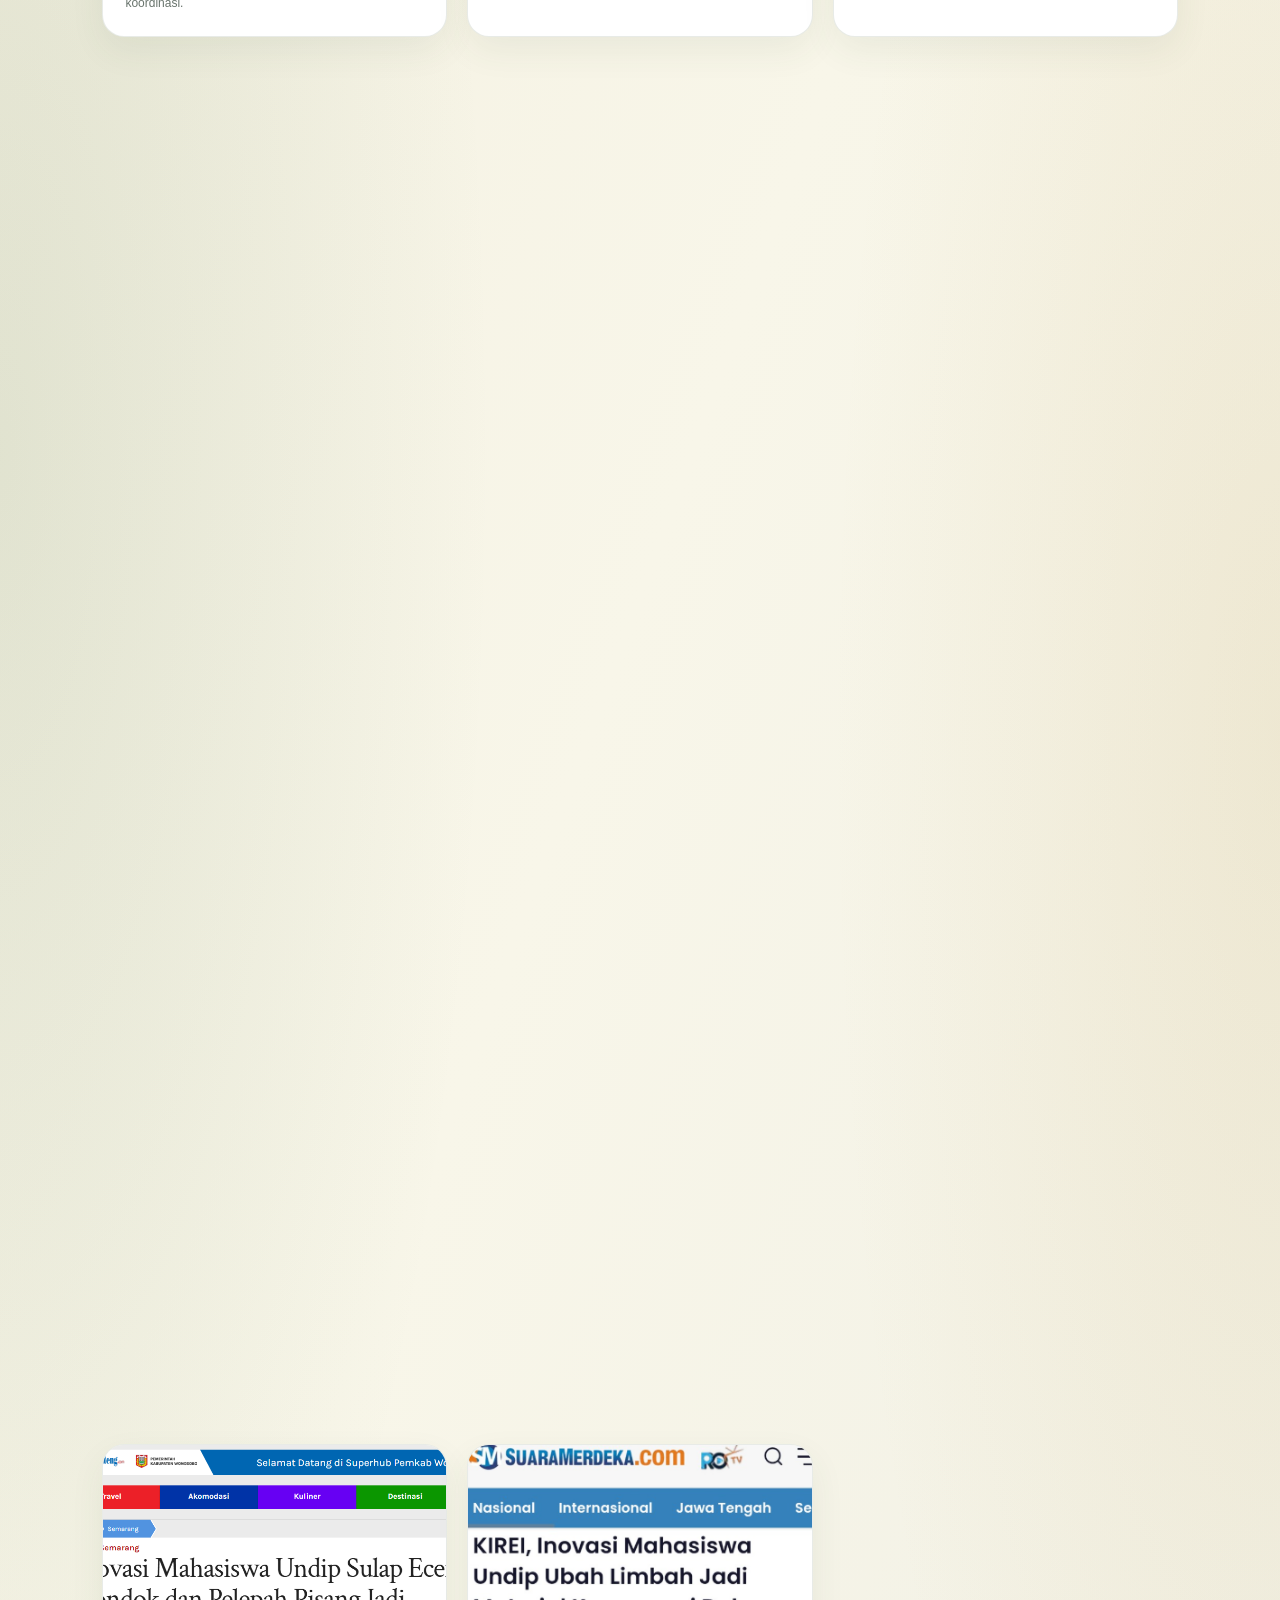
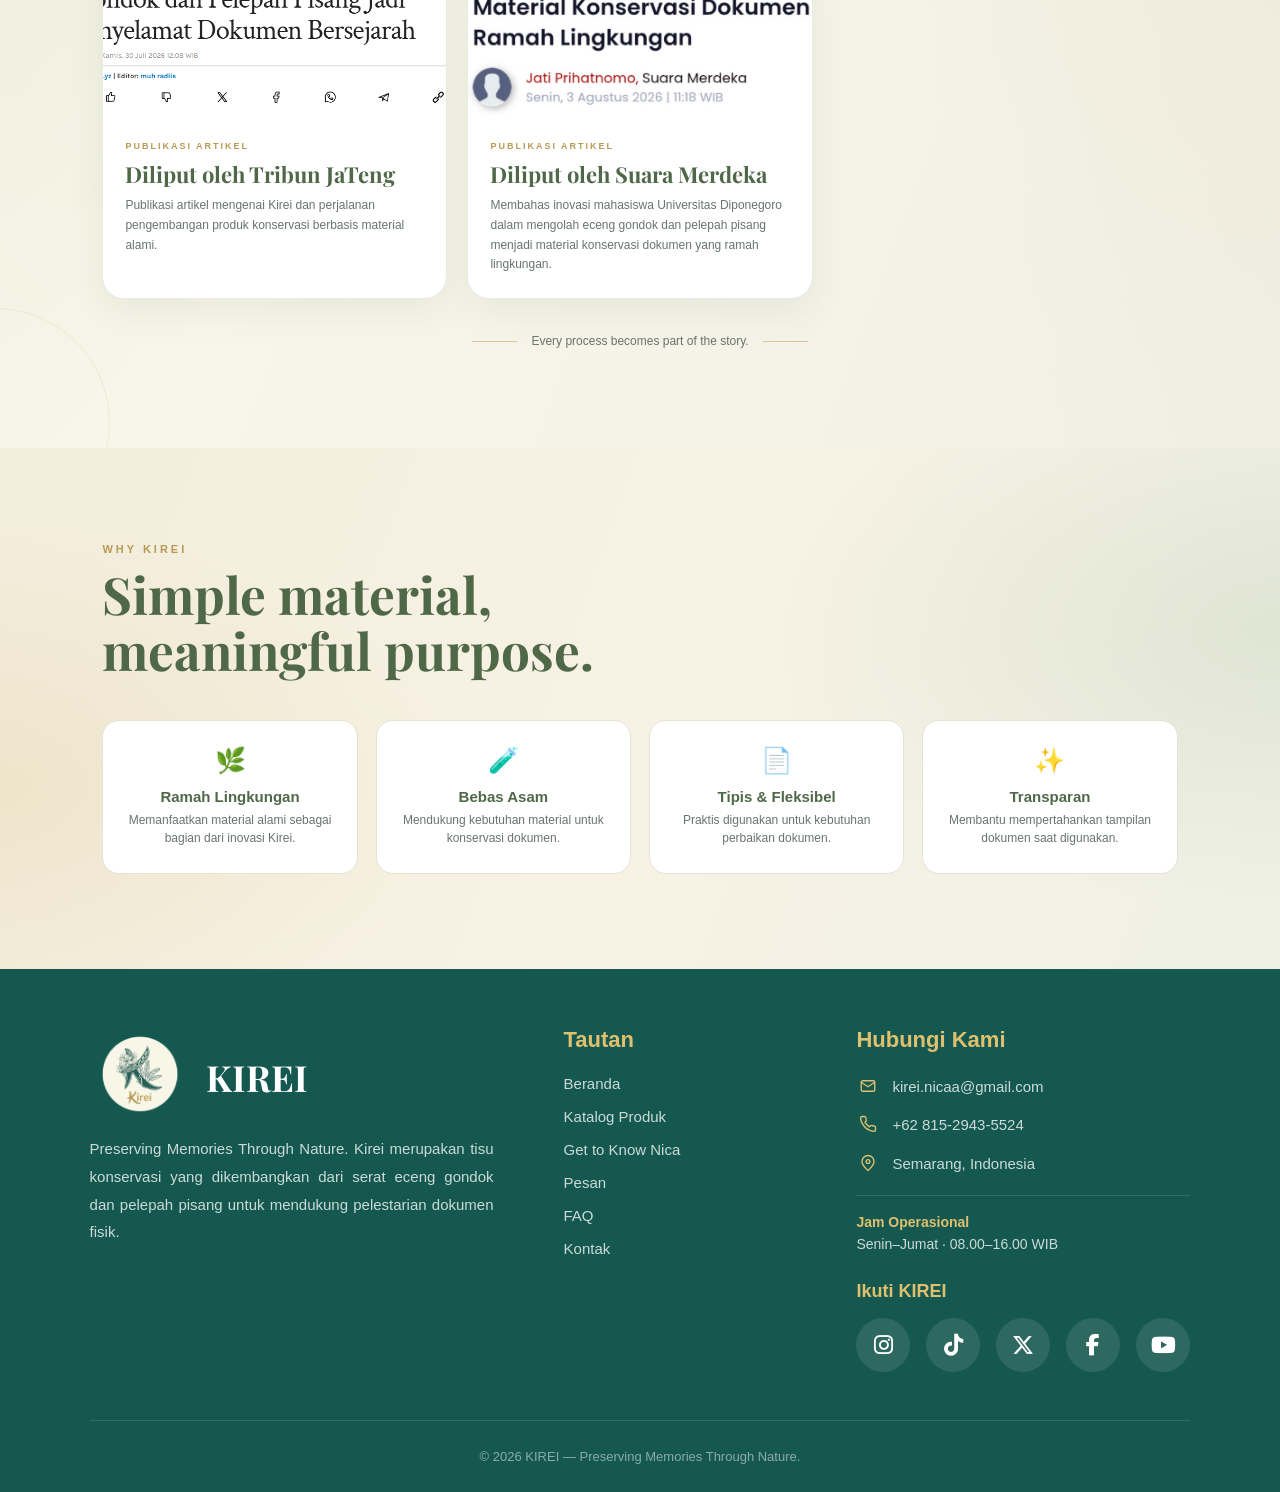
==== commit dbd5dbab: "Update index.html" ====
--- a/index.html
+++ b/index.html
@@ -12,8 +12,9 @@
 
     <link rel="preconnect" href="https://fonts.googleapis.com">
     <link rel="preconnect" href="https://fonts.gstatic.com" crossorigin>
- <link href="https://fonts.googleapis.com/css2?family=Playfair+Display:wght@500;600;700&family=Poppins:wght@400;500;600;700&display=swap"
+  <link href="https://fonts.googleapis.com/css2?family=Playfair+Display:wght@500;600;700&family=Poppins:wght@400;500;600;700&display=swap"
           rel="stylesheet">
+	
     <style>
         :root {
             --cream: #f8f7e9;
@@ -199,9 +200,9 @@
 
 
         nav ul li a:hover::after,
-font-family: 'Poppins', sans-serif;
+
         nav ul li a.active::after {
-font-family: 'Poppins', sans-serif;
+
             width: 100%;
 
         }
